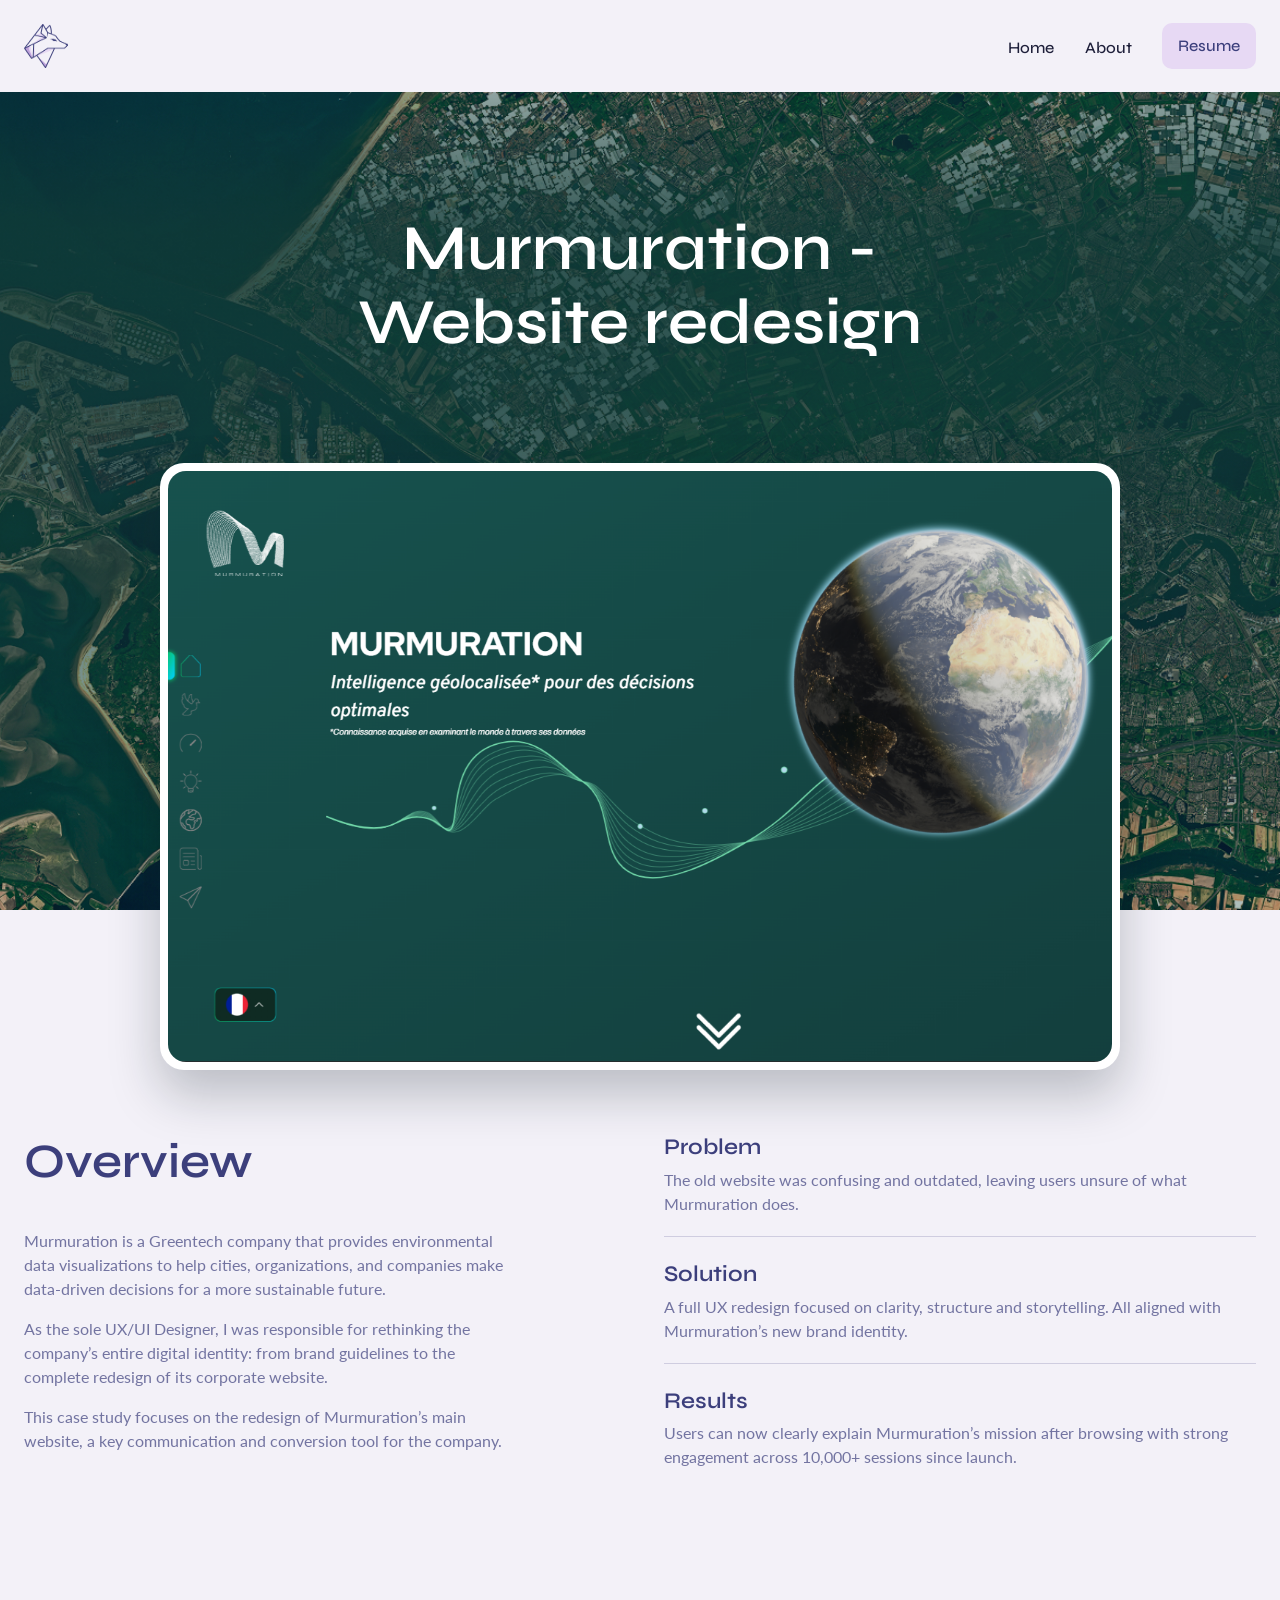
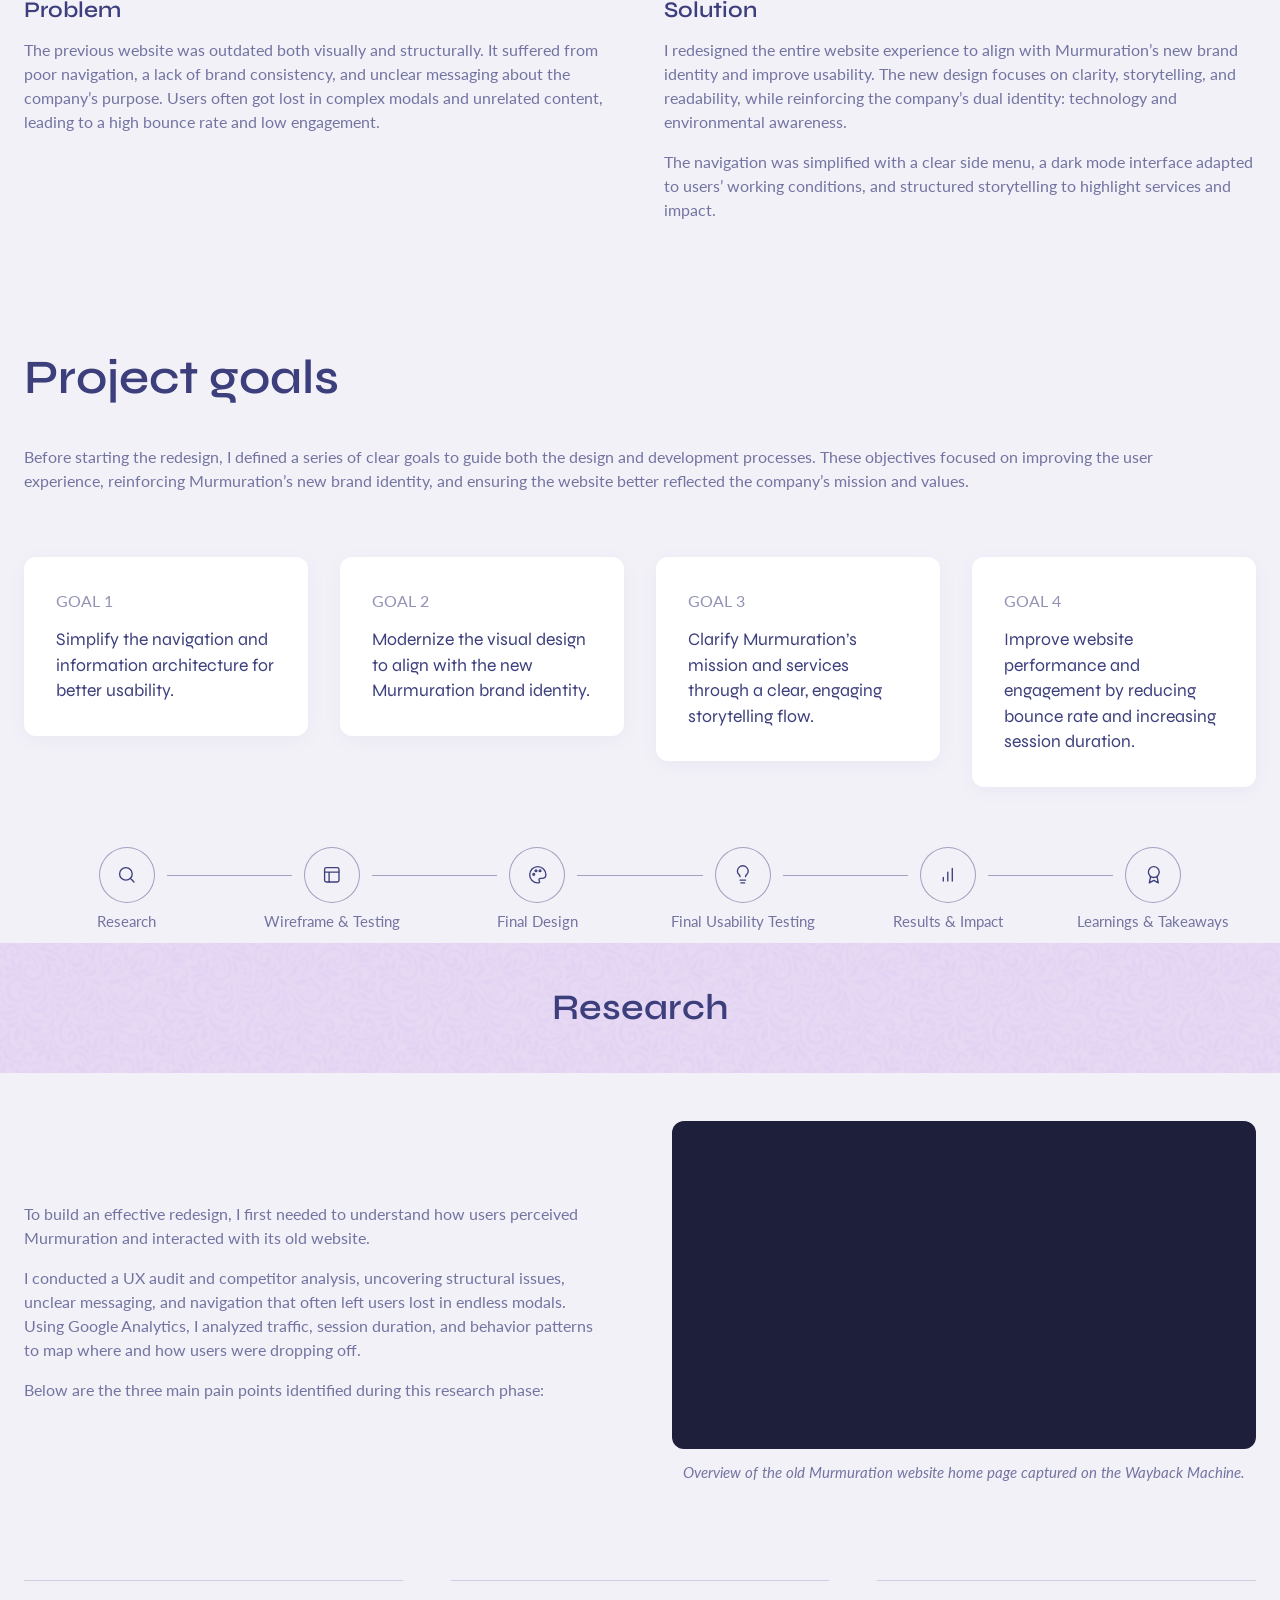
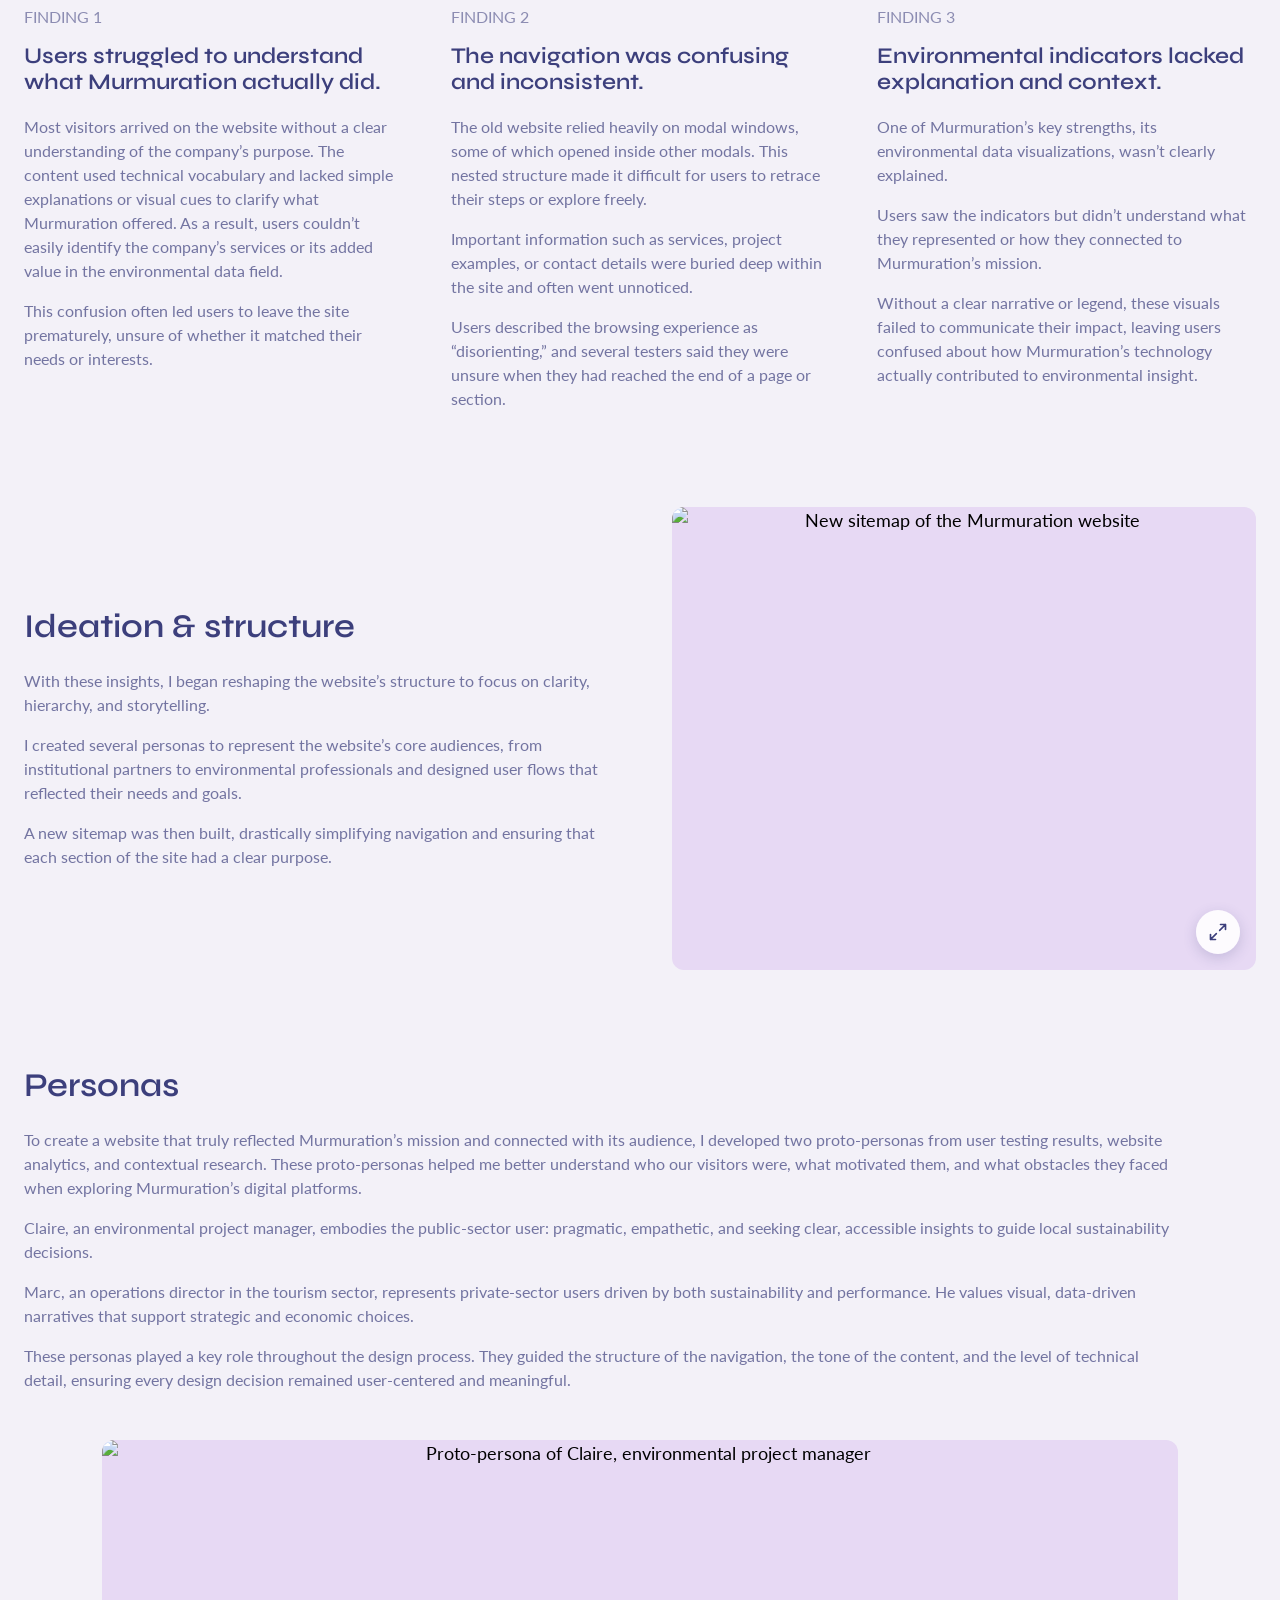
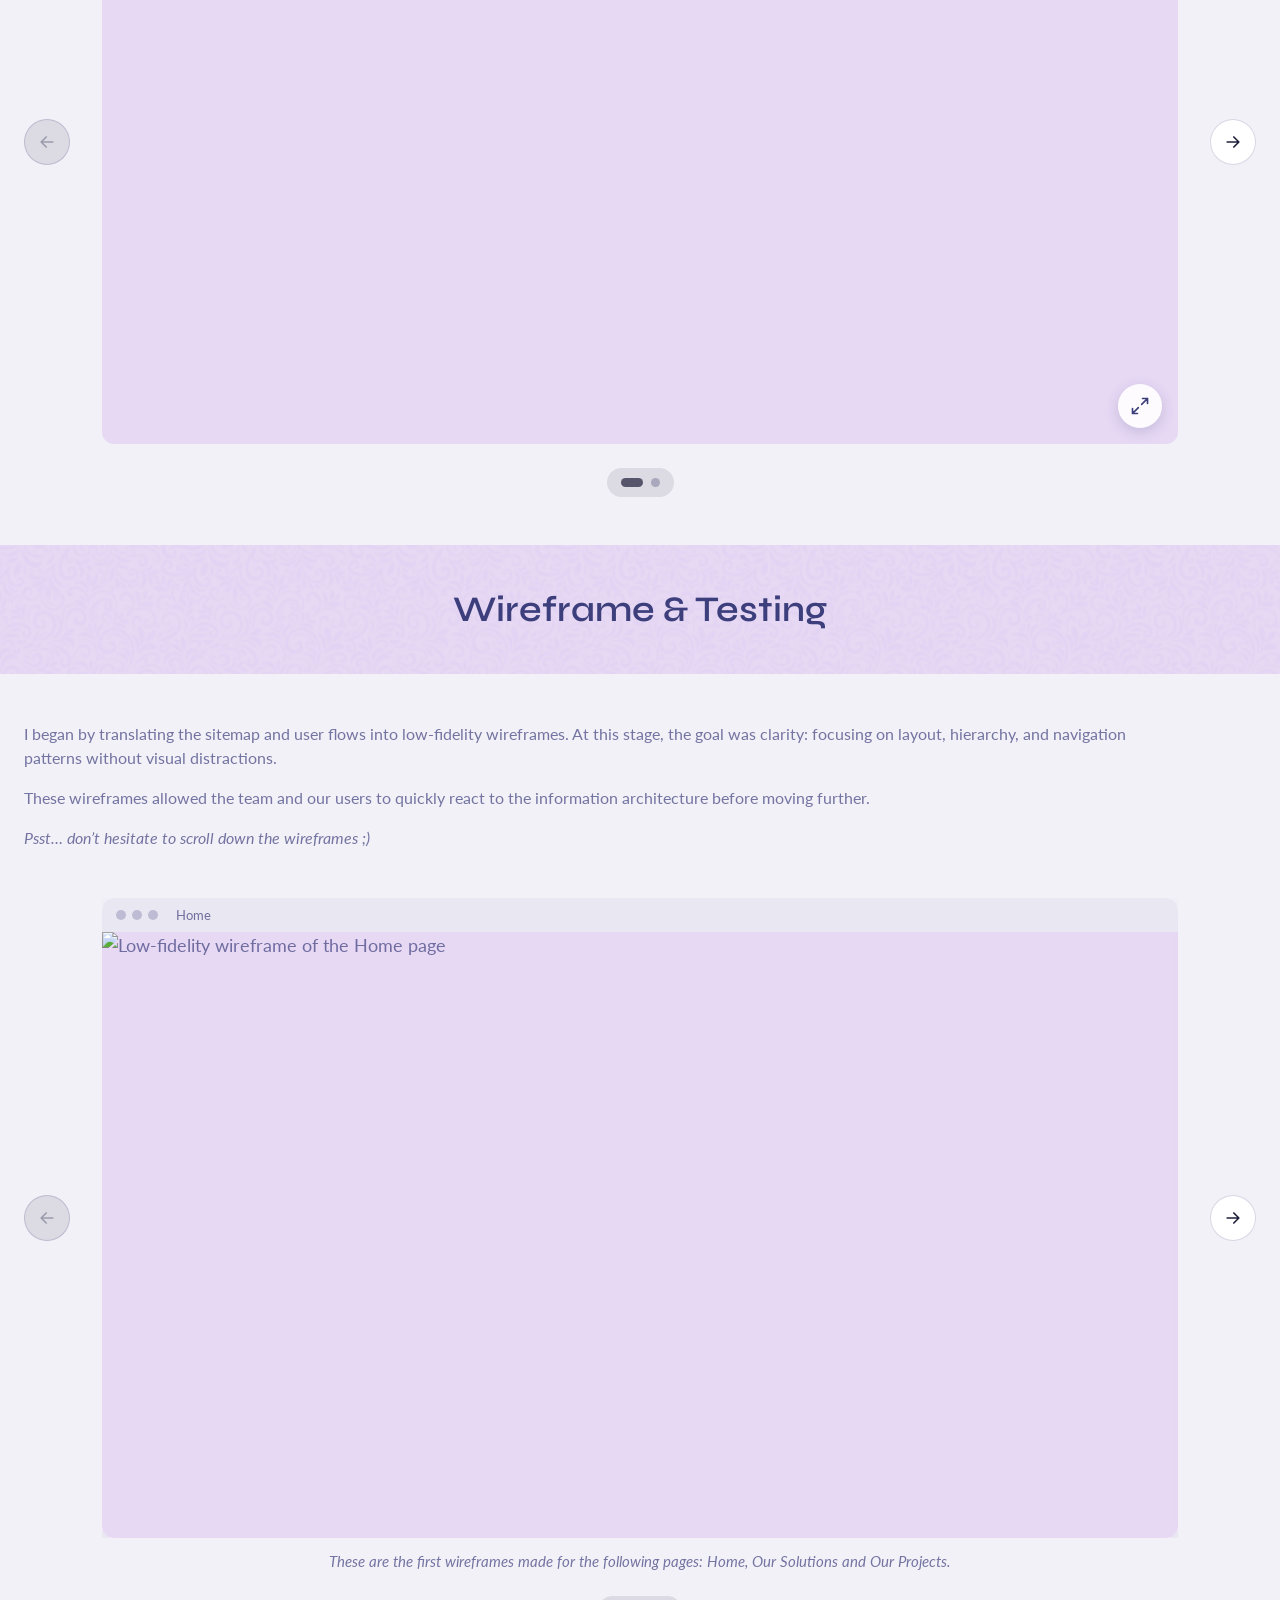
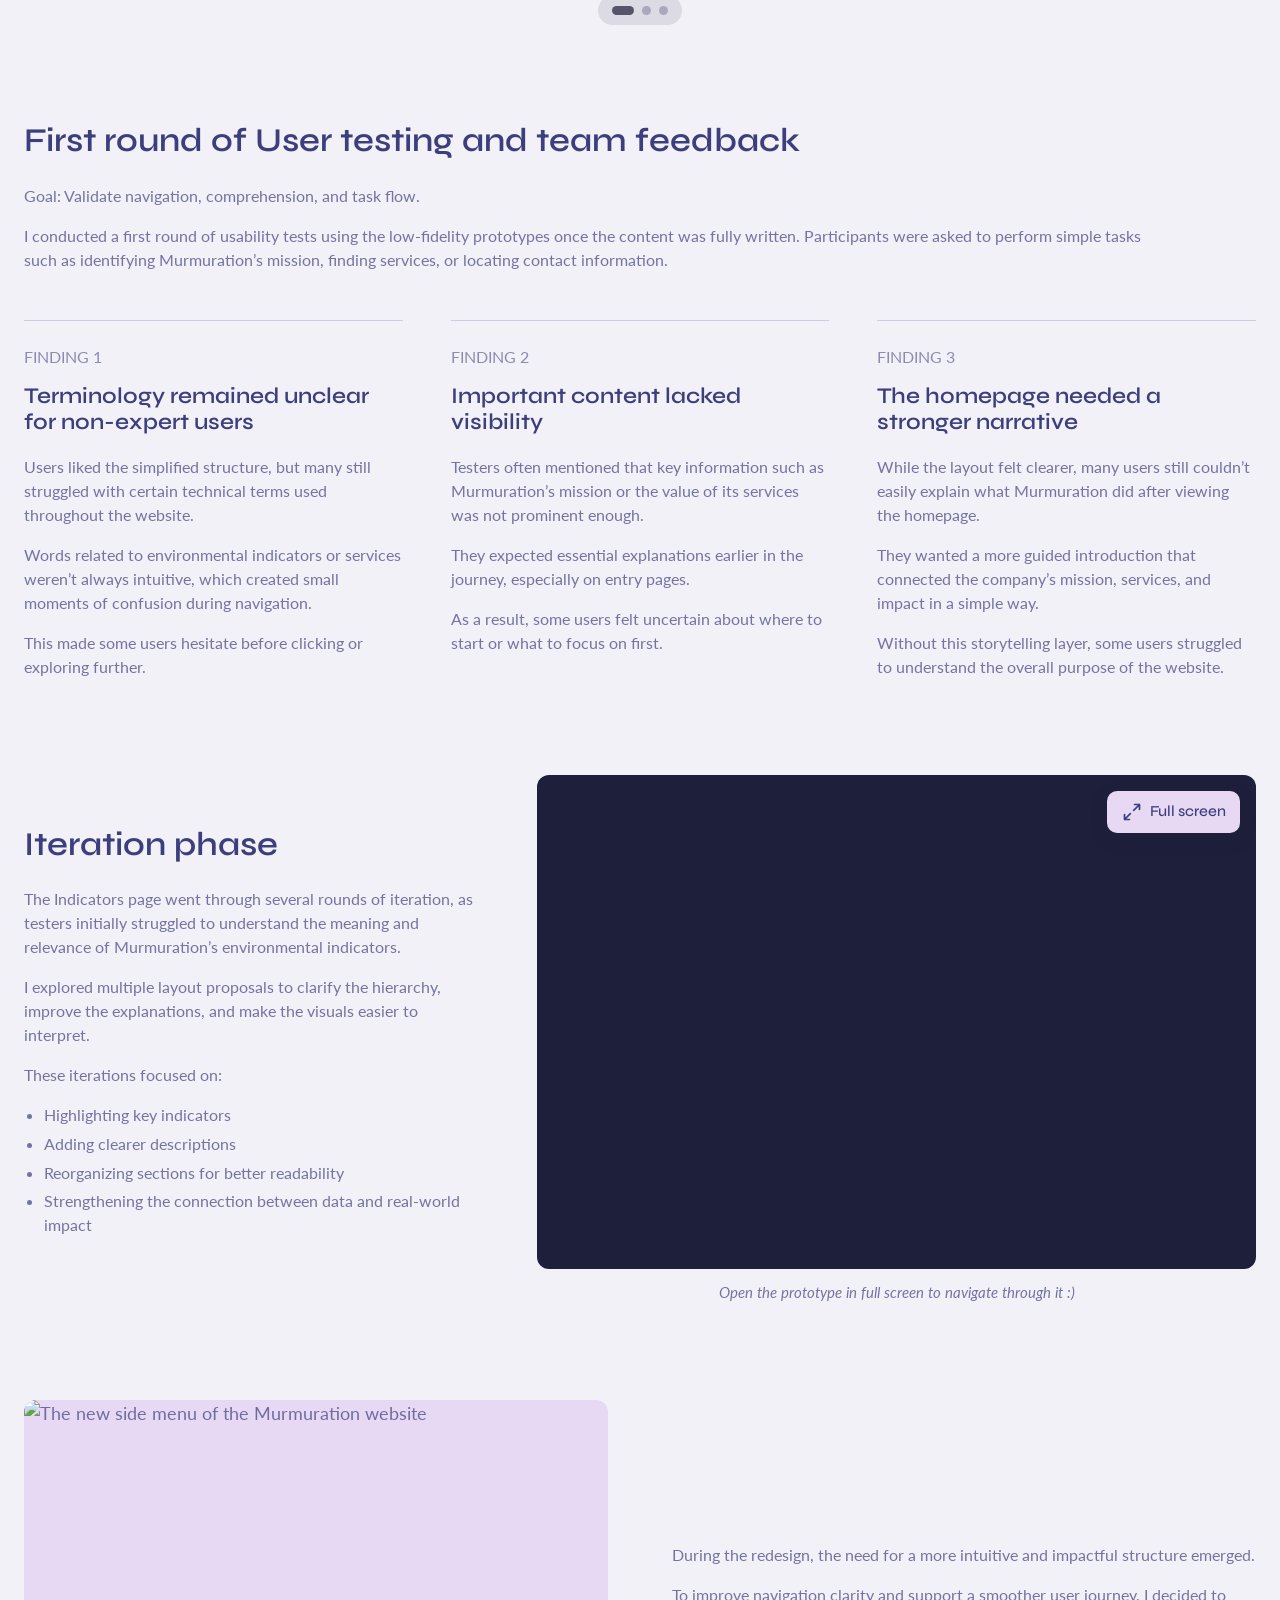
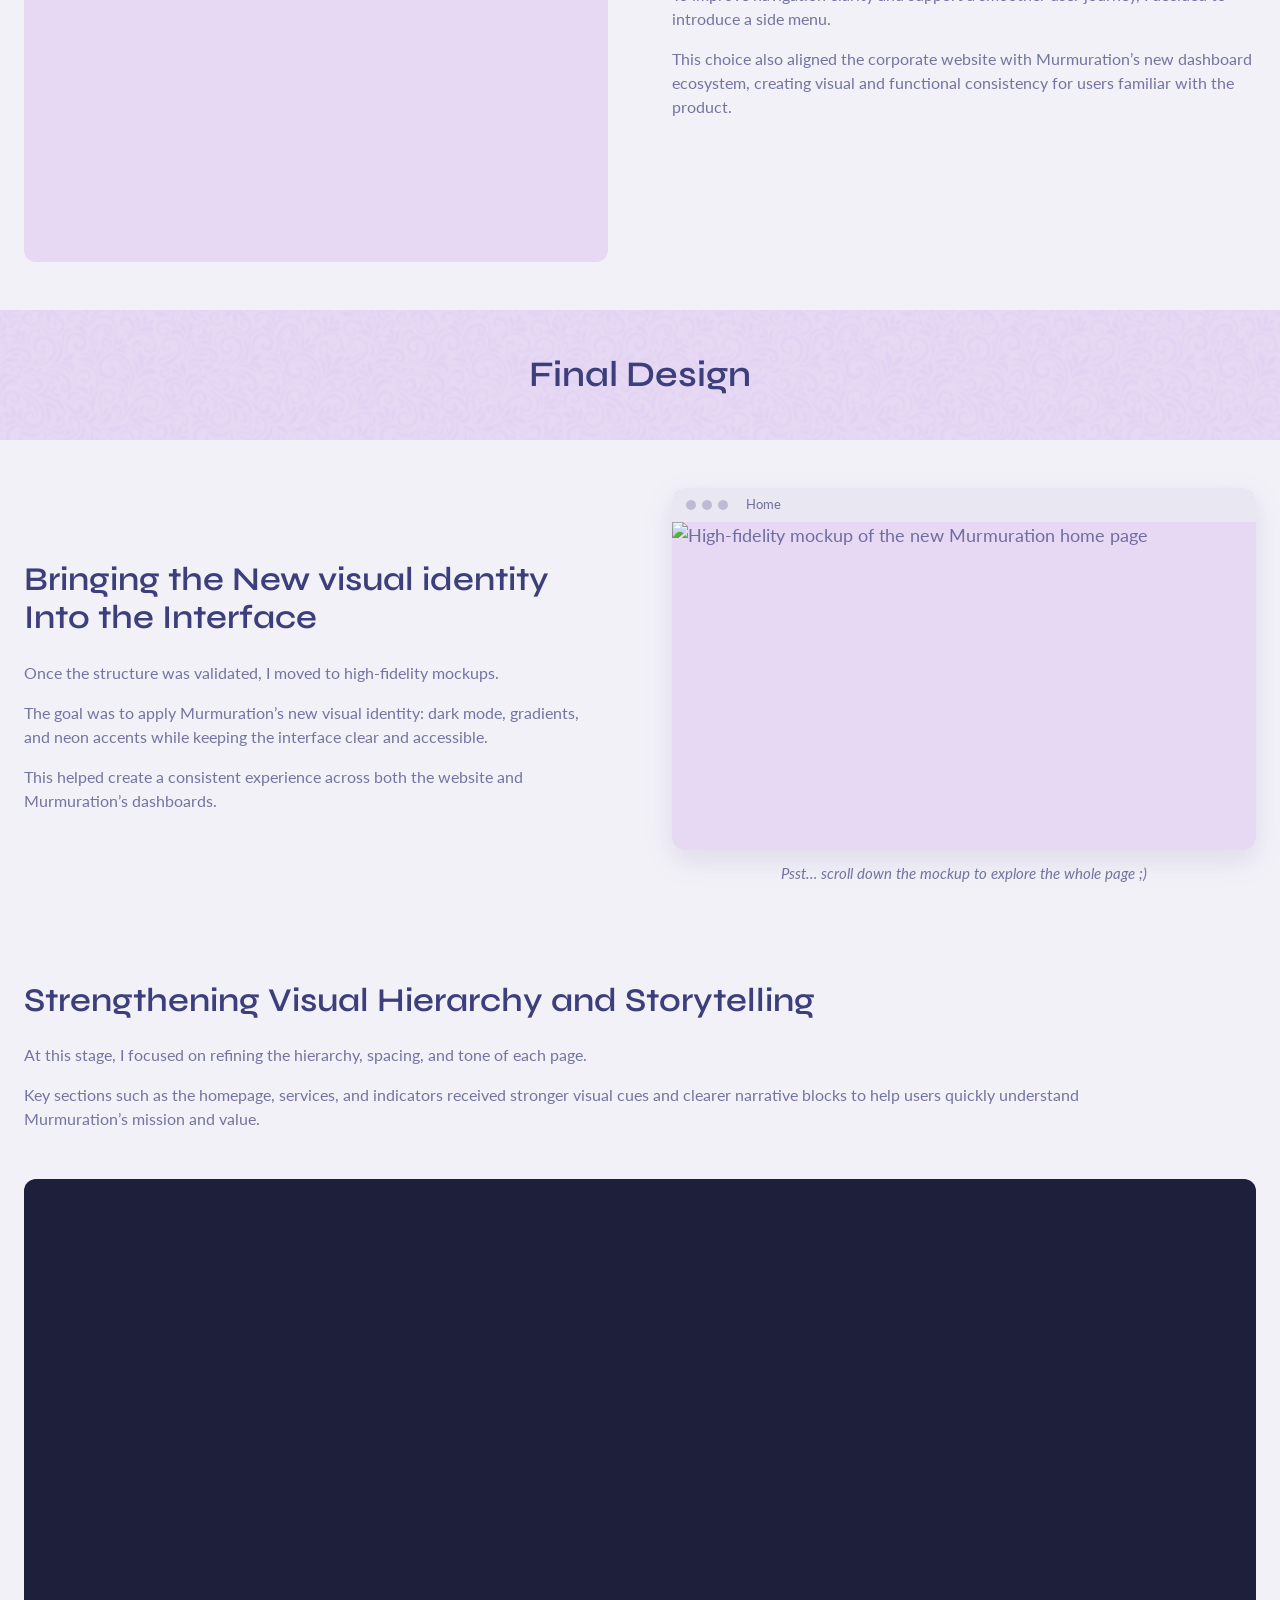
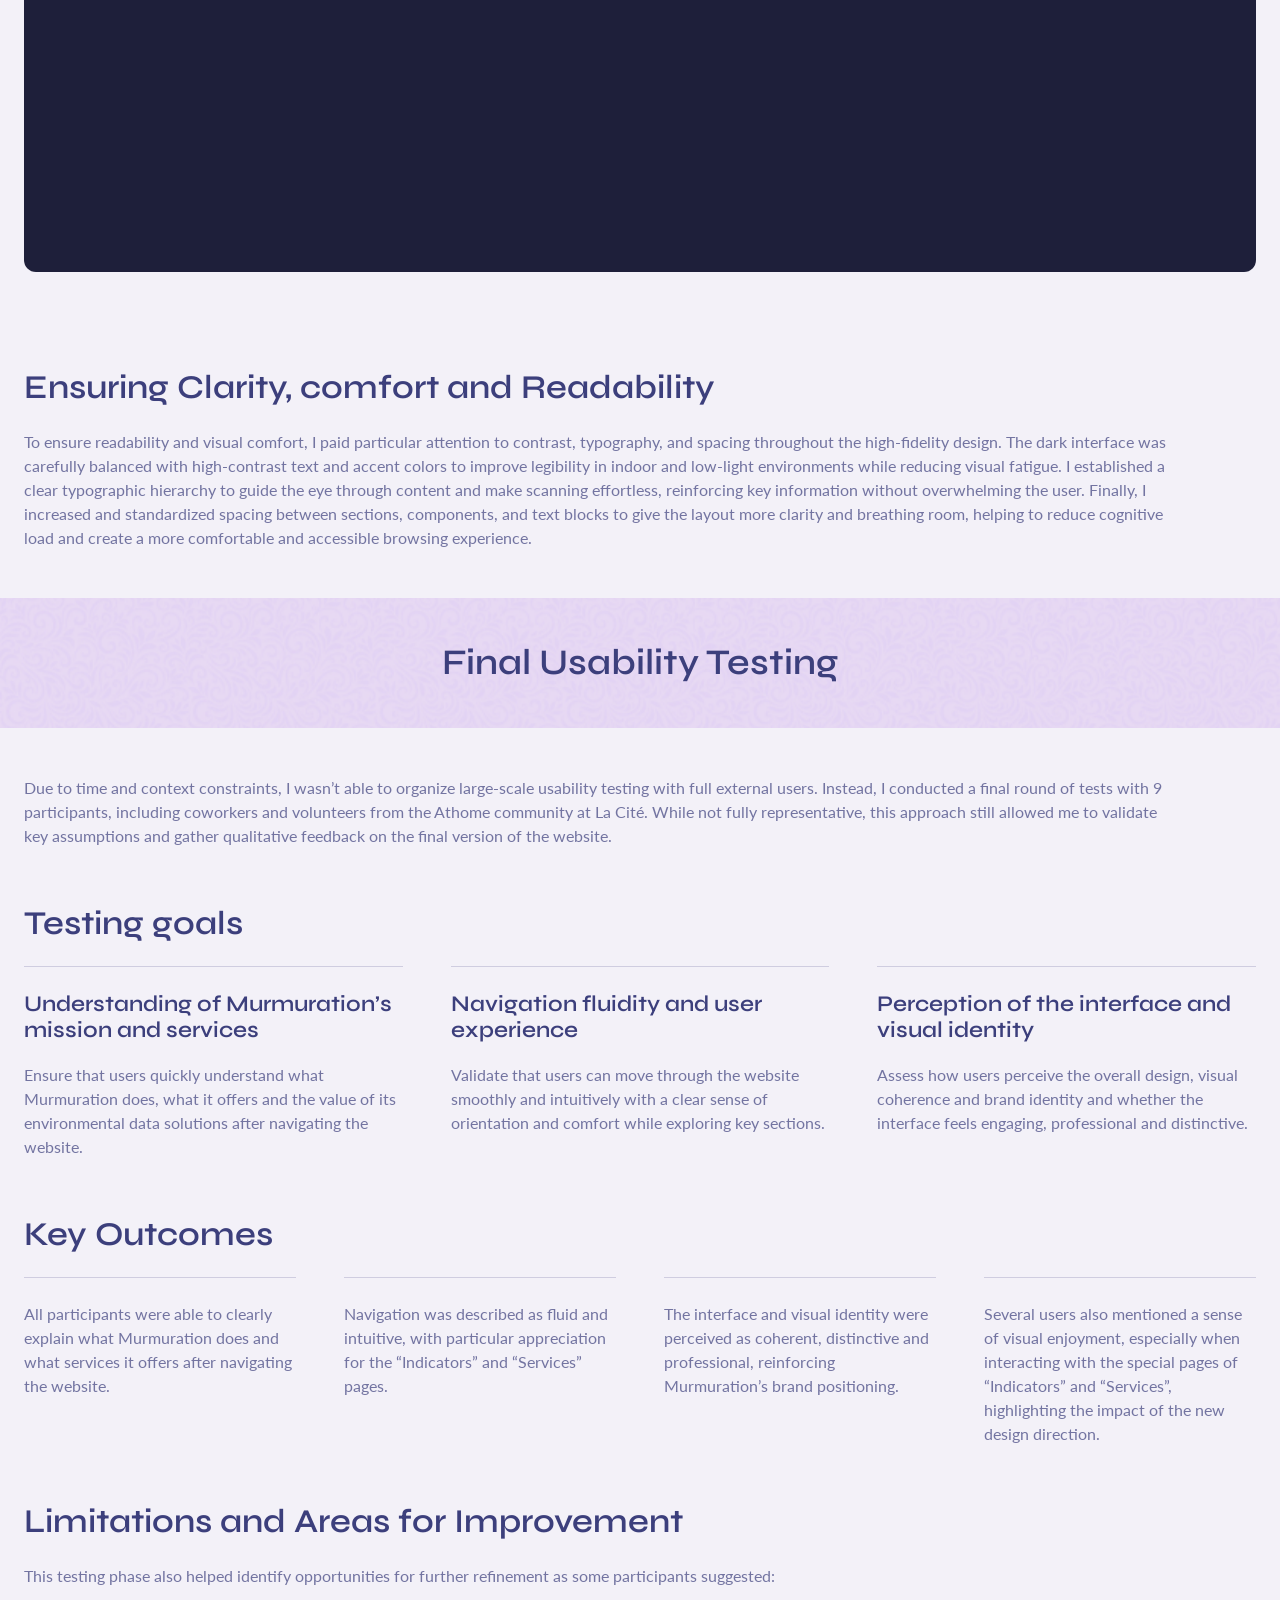
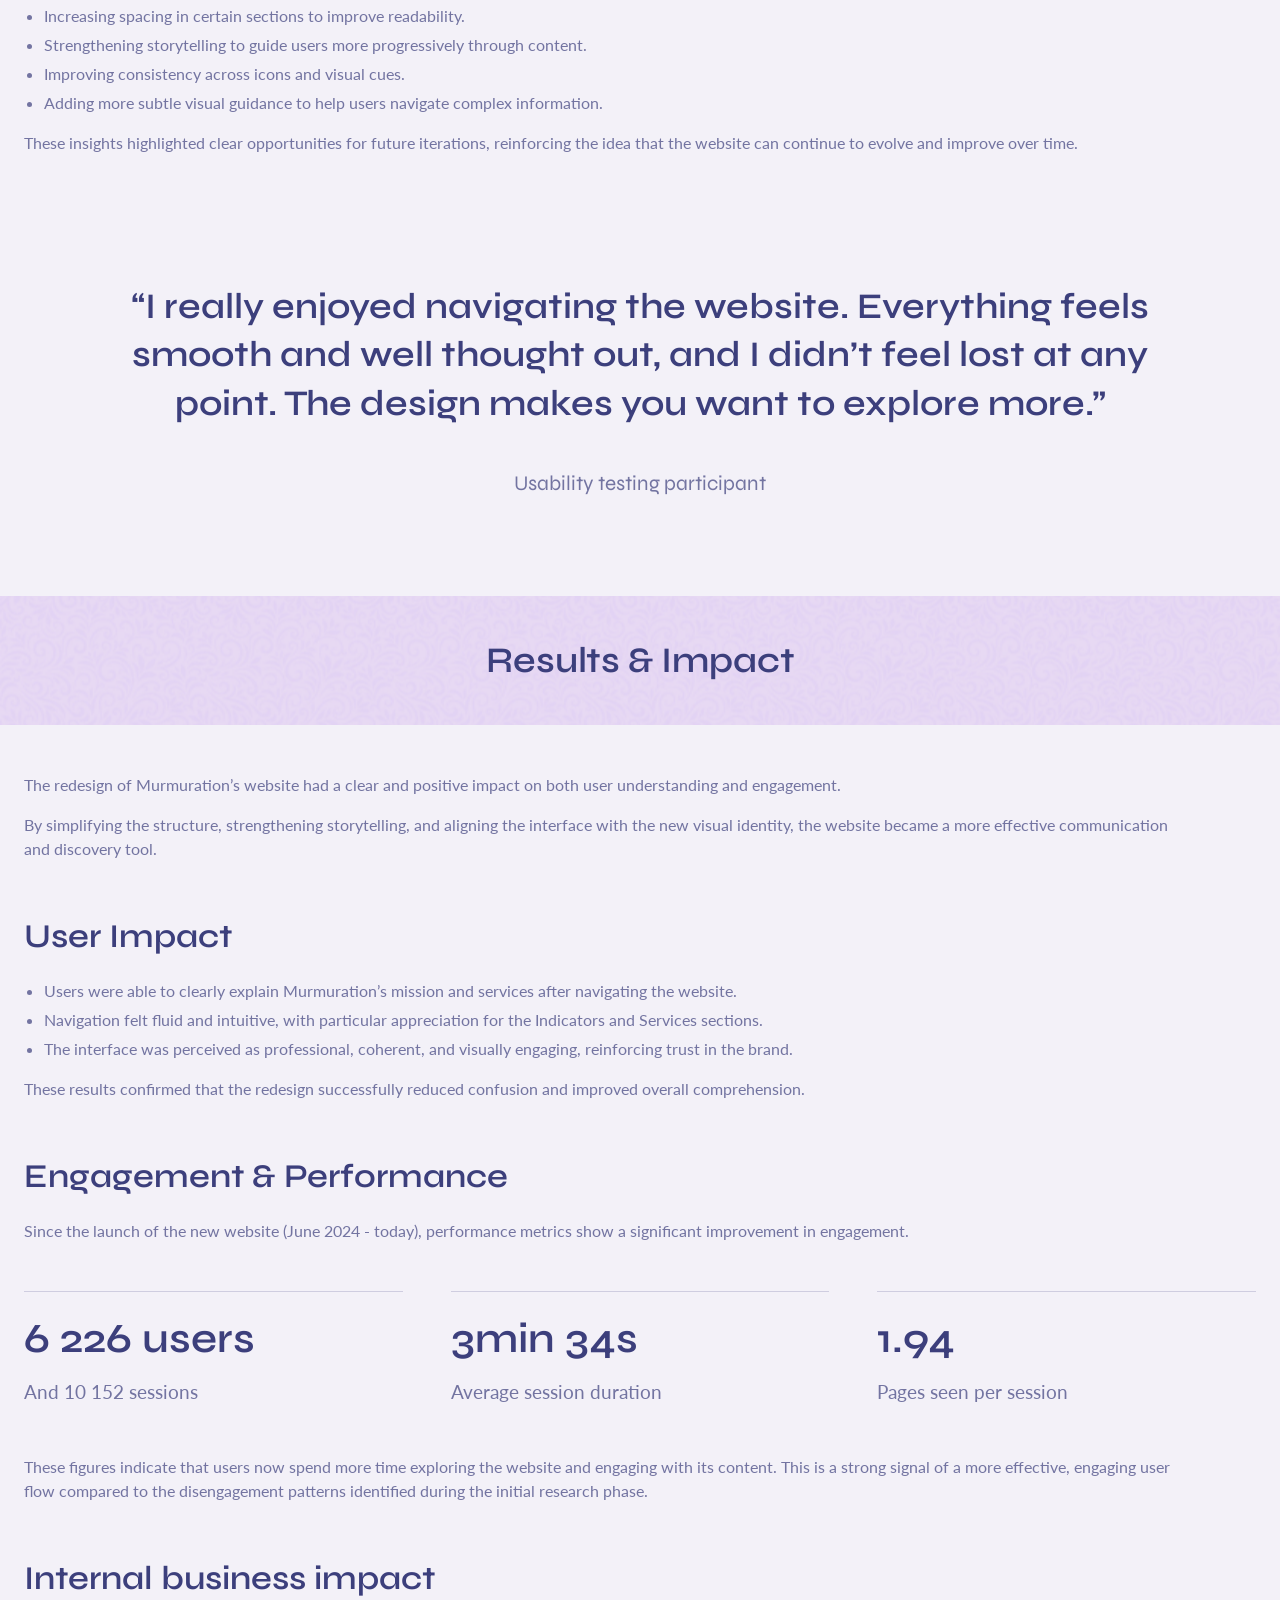
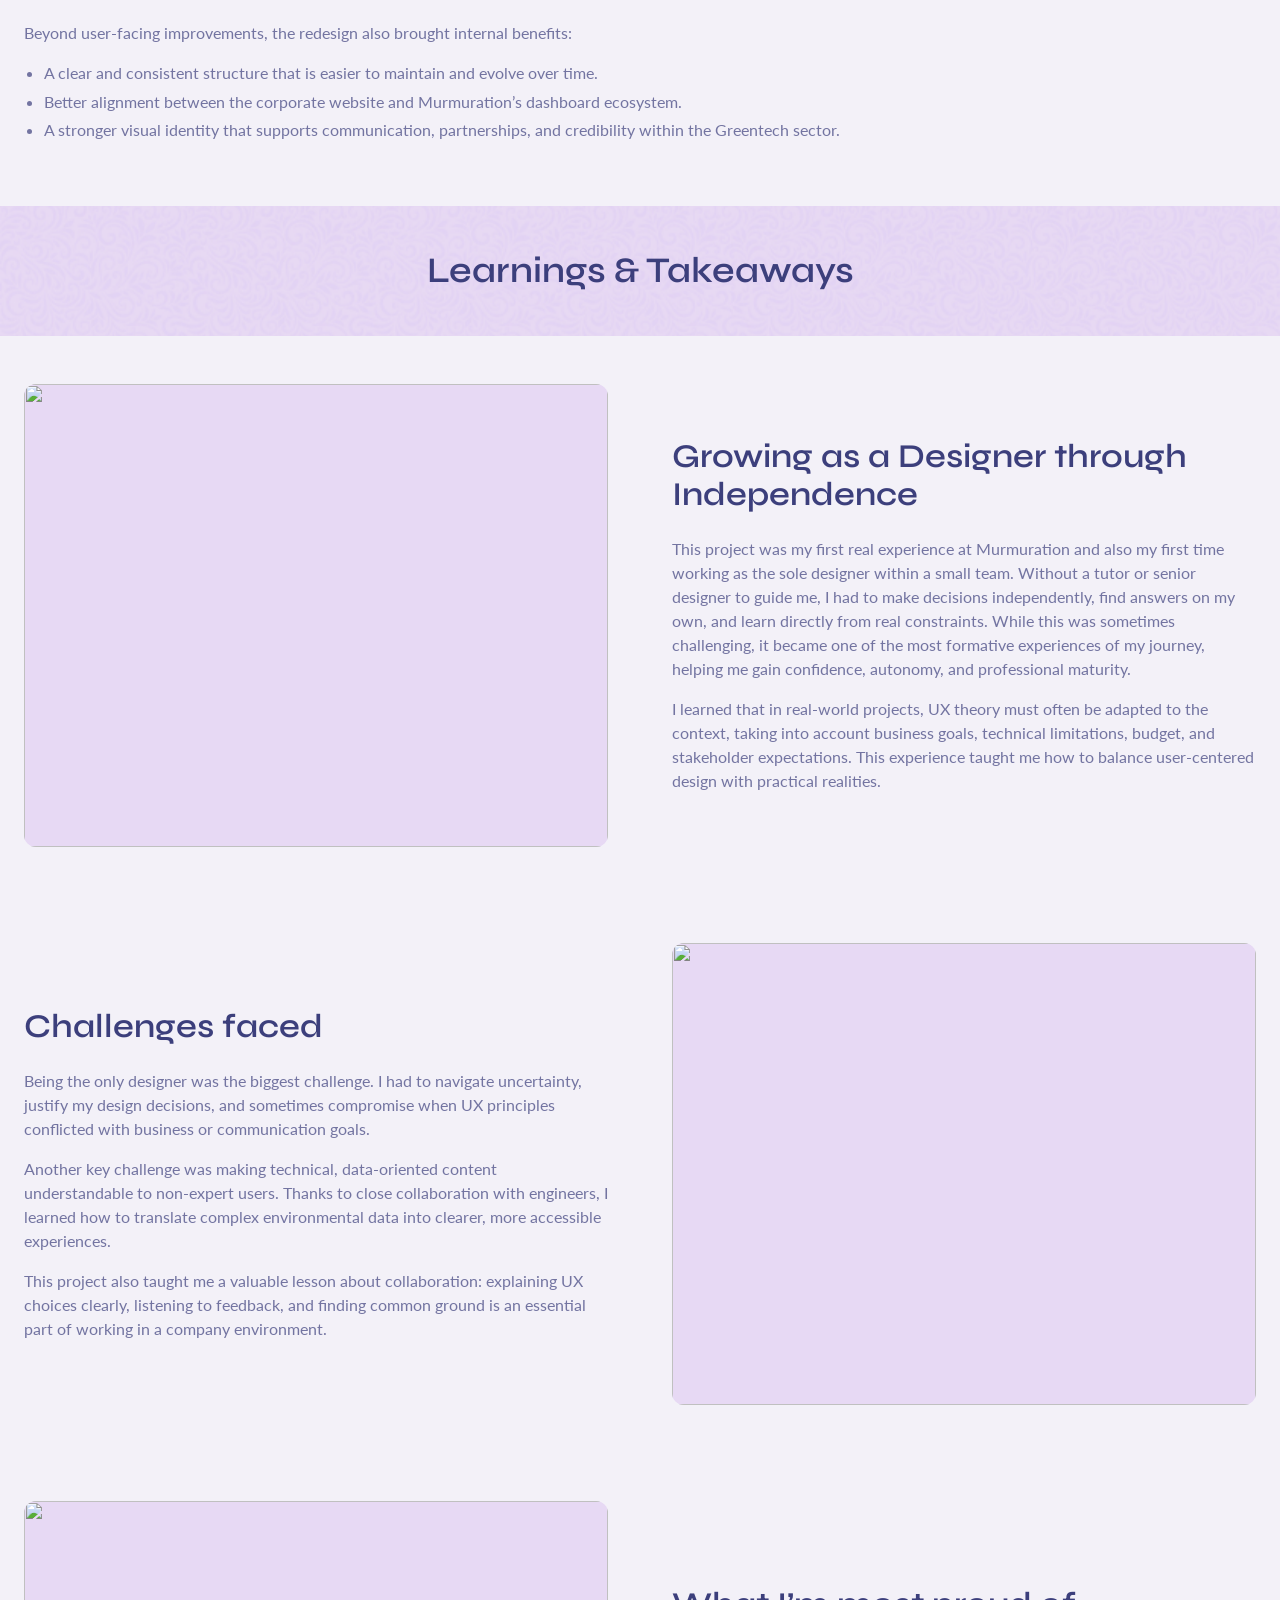
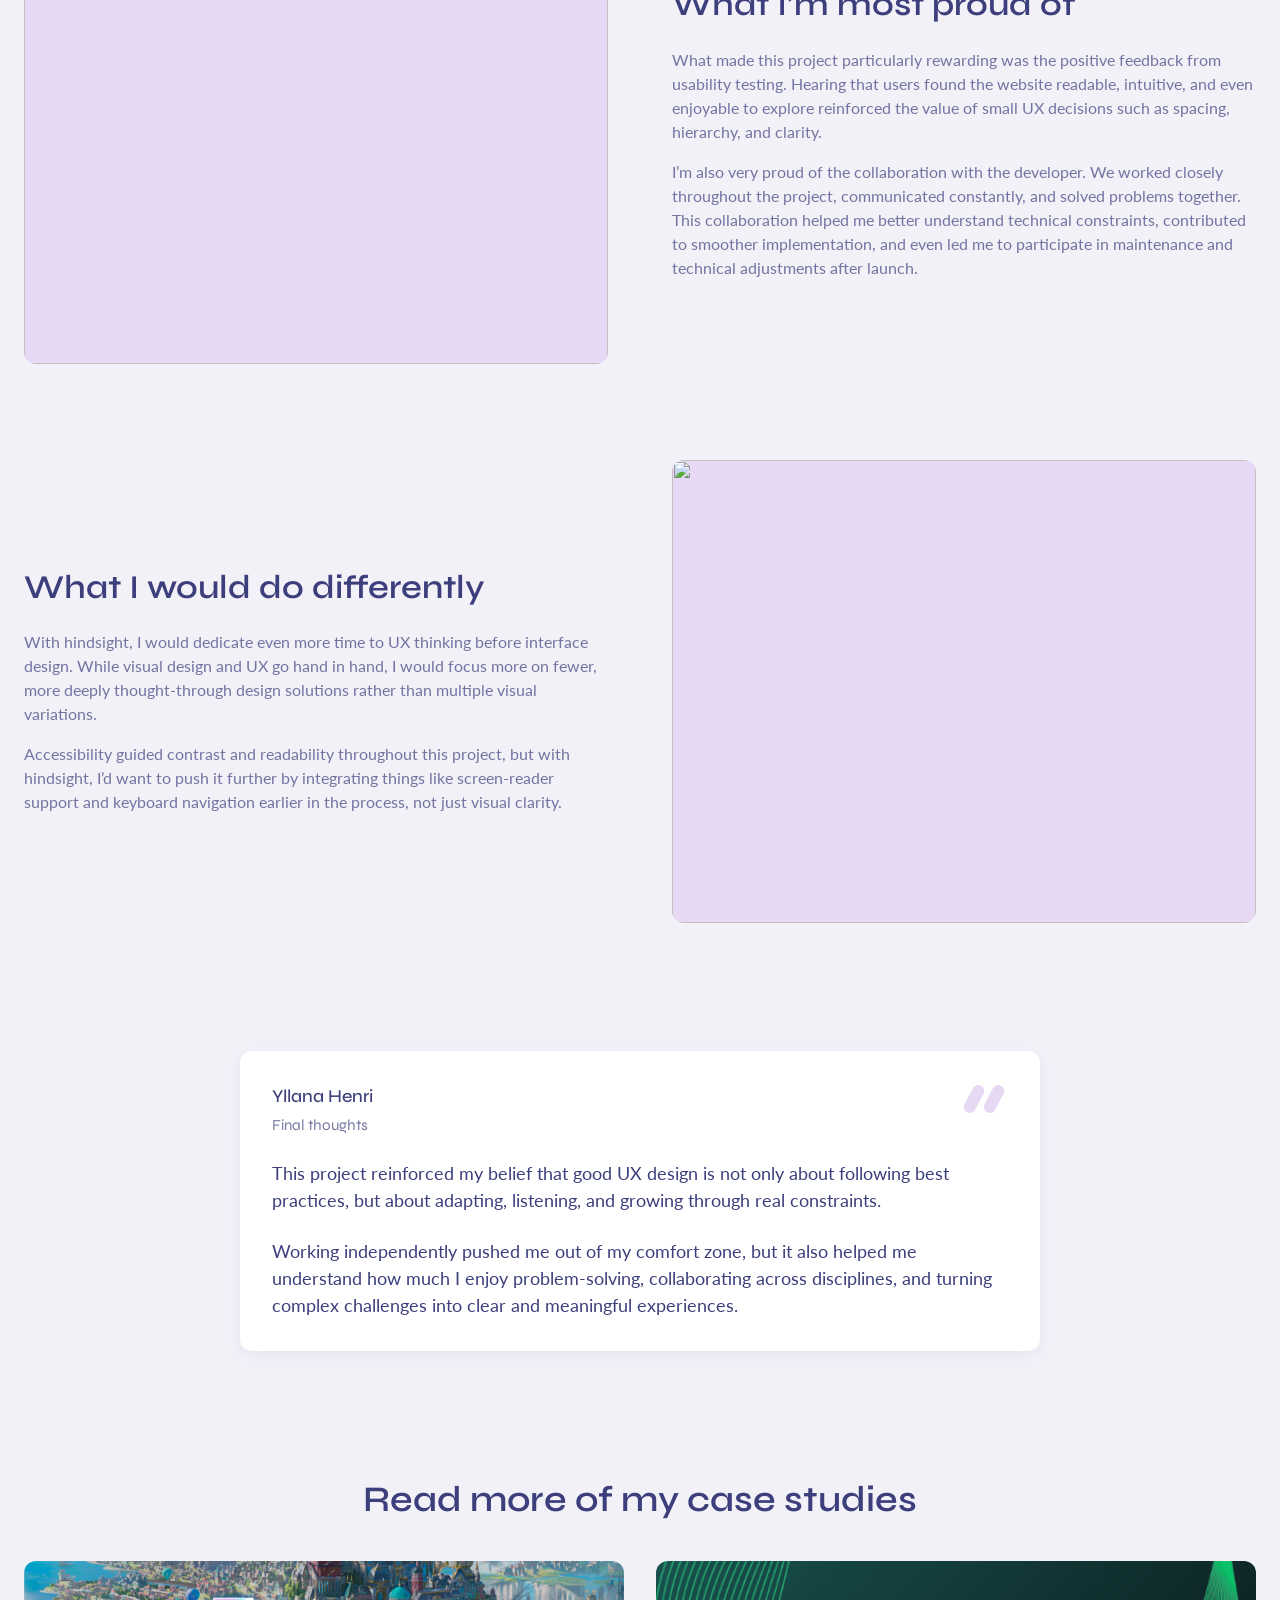
==== projects/murmuration-website.html @ ab11d7b7 "add case study1" ====
<!DOCTYPE html>
<html lang="en">
<head>
  <meta charset="UTF-8">
  <meta name="viewport" content="width=device-width, initial-scale=1.0">
  <title>Murmuration Website Redesign – Yllana Henri, UI/UX Designer</title>
  <meta name="description" content="UX case study: the full redesign of Murmuration's corporate website, focused on clarity, structure and storytelling.">

  <!-- Fonts: Syne (titles) + Lato (text) -->
  <link rel="preconnect" href="https://fonts.googleapis.com">
  <link rel="preconnect" href="https://fonts.gstatic.com" crossorigin>
  <link href="https://fonts.googleapis.com/css2?family=Lato:ital,wght@0,400;0,700;1,400&family=Syne:wght@500;600;700&display=swap" rel="stylesheet">

  <link rel="stylesheet" href="../css/style.css">
  <!-- "defer" = the scripts run once the page is loaded -->
  <script src="../js/main.js" defer></script>
  <script src="../js/case-study.js" defer></script>
</head>
<body>

  <!-- ============ NAVIGATION (fixed at the top) ============ -->
  <header class="site-header" id="site-header">
    <nav class="nav container" aria-label="Main navigation">
      <a href="../index.html" class="nav__logo" aria-label="Yllana Henri – Home">
        <img src="../images/Logo_Kitsu.png" alt="" width="44" height="44">
      </a>

      <!-- Burger button, only visible on mobile -->
      <button class="nav__toggle" id="nav-toggle" aria-expanded="false" aria-controls="nav-menu">
        <span class="sr-only">Open menu</span>
        <span class="nav__toggle-bar"></span>
        <span class="nav__toggle-bar"></span>
        <span class="nav__toggle-bar"></span>
      </button>

      <ul class="nav__menu" id="nav-menu">
        <li><a href="../index.html" class="nav__link">Home</a></li>
        <li><a href="../about.html" class="nav__link">About</a></li>
        <li><a href="../resume.pdf" class="btn btn--secondary" target="_blank" rel="noopener">Resume</a></li>
      </ul>
    </nav>
  </header>

  <main class="cs">

    <!-- ============ HERO (satellite background + website mockup) ============ -->
    <section class="cs-hero">
      <div class="container cs-hero__inner">
        <h1 class="cs-hero__title">Murmuration - Website redesign</h1>
        <div class="cs-hero__mockup">
          <img src="../images/MurmuWebsite/hero_homepage.png" alt="Home page of the redesigned Murmuration website">
        </div>
      </div>
    </section>

    <!-- ============ OVERVIEW ============ -->
    <section class="container cs-block cs-overview" aria-labelledby="overview-title">
      <div class="cs-overview__intro">
        <h2 id="overview-title" class="cs-title">Overview</h2>
        <p>Murmuration is a Greentech company that provides environmental data visualizations to help cities, organizations, and companies make data-driven decisions for a more sustainable future.</p>
        <p>As the sole UX/UI Designer, I was responsible for rethinking the company’s entire digital identity: from brand guidelines to the complete redesign of its corporate website.</p>
        <p>This case study focuses on the redesign of Murmuration’s main website, a key communication and conversion tool for the company.</p>
      </div>

      <div class="cs-summary">
        <div class="cs-summary__item">
          <h3 class="cs-label-title">Problem</h3>
          <p>The old website was confusing and outdated, leaving users unsure of what Murmuration does.</p>
        </div>
        <div class="cs-summary__item">
          <h3 class="cs-label-title">Solution</h3>
          <p>A full UX redesign focused on clarity, structure and storytelling. All aligned with Murmuration’s new brand identity.</p>
        </div>
        <div class="cs-summary__item">
          <h3 class="cs-label-title">Results</h3>
          <p>Users can now clearly explain Murmuration’s mission after browsing with strong engagement across 10,000+ sessions since launch.</p>
        </div>
      </div>
    </section>

    <section class="container cs-block cs-two-cols" aria-label="Problem and solution">
      <div>
        <h3 class="cs-label-title">Problem</h3>
        <p>The previous website was outdated both visually and structurally. It suffered from poor navigation, a lack of brand consistency, and unclear messaging about the company’s purpose. Users often got lost in complex modals and unrelated content, leading to a high bounce rate and low engagement.</p>
      </div>
      <div>
        <h3 class="cs-label-title">Solution</h3>
        <p>I redesigned the entire website experience to align with Murmuration’s new brand identity and improve usability. The new design focuses on clarity, storytelling, and readability, while reinforcing the company’s dual identity: technology and environmental awareness.</p>
        <p>The navigation was simplified with a clear side menu, a dark mode interface adapted to users’ working conditions, and structured storytelling to highlight services and impact.</p>
      </div>
    </section>

    <!-- ============ PROJECT GOALS ============ -->
    <section class="container cs-block" aria-labelledby="goals-title">
      <h2 id="goals-title" class="cs-title">Project goals</h2>
      <p class="cs-lead">Before starting the redesign, I defined a series of clear goals to guide both the design and development processes. These objectives focused on improving the user experience, reinforcing Murmuration’s new brand identity, and ensuring the website better reflected the company’s mission and values.</p>

      <ul class="cs-goals">
        <li class="cs-goal">
          <span class="cs-eyebrow">Goal 1</span>
          <p>Simplify the navigation and information architecture for better usability.</p>
        </li>
        <li class="cs-goal">
          <span class="cs-eyebrow">Goal 2</span>
          <p>Modernize the visual design to align with the new Murmuration brand identity.</p>
        </li>
        <li class="cs-goal">
          <span class="cs-eyebrow">Goal 3</span>
          <p>Clarify Murmuration’s mission and services through a clear, engaging storytelling flow.</p>
        </li>
        <li class="cs-goal">
          <span class="cs-eyebrow">Goal 4</span>
          <p>Improve website performance and engagement by reducing bounce rate and increasing session duration.</p>
        </li>
      </ul>
    </section>

    <!-- Everything inside .cs-body keeps the stepper stuck under the nav -->
    <div class="cs-body">

      <!-- ============ STEPPER (sticky, highlights the current step) ============ -->
      <nav class="stepper" aria-label="Case study steps">
        <ol class="stepper__list container">
          <li class="stepper__item">
            <a href="#research" class="stepper__link">
              <span class="stepper__icon"><svg viewBox="0 0 24 24" aria-hidden="true"><circle cx="11" cy="11" r="7"/><path d="m20 20-3.5-3.5"/></svg></span>
              <span class="stepper__label">Research</span>
            </a>
          </li>
          <li class="stepper__item">
            <a href="#wireframe-testing" class="stepper__link">
              <span class="stepper__icon"><svg viewBox="0 0 24 24" aria-hidden="true"><rect x="4" y="4" width="16" height="16" rx="2"/><path d="M4 9h16M9 20V9"/></svg></span>
              <span class="stepper__label">Wireframe &amp; Testing</span>
            </a>
          </li>
          <li class="stepper__item">
            <a href="#final-design" class="stepper__link">
              <span class="stepper__icon"><svg viewBox="0 0 24 24" aria-hidden="true"><path d="M12 21a9 9 0 1 1 9-9c0 2.5-2 4-4.5 4H15a1.75 1.75 0 0 0-1.3 2.9 1.25 1.25 0 0 1-.9 2.1z"/><circle cx="7.5" cy="11.5" r="1"/><circle cx="10" cy="7.5" r="1"/><circle cx="14.5" cy="7.5" r="1"/></svg></span>
              <span class="stepper__label">Final Design</span>
            </a>
          </li>
          <li class="stepper__item">
            <a href="#final-testing" class="stepper__link">
              <span class="stepper__icon"><svg viewBox="0 0 24 24" aria-hidden="true"><path d="M15 14c.2-1 .7-1.7 1.5-2.5 1-.9 1.5-2.2 1.5-3.5A6 6 0 0 0 6 8c0 1 .2 2.2 1.5 3.5.7.7 1.3 1.5 1.5 2.5M9 18h6M10 21h4"/></svg></span>
              <span class="stepper__label">Final Usability Testing</span>
            </a>
          </li>
          <li class="stepper__item">
            <a href="#results" class="stepper__link">
              <span class="stepper__icon"><svg viewBox="0 0 24 24" aria-hidden="true"><path d="M7 19v-4M12 19V9M17 19V5"/></svg></span>
              <span class="stepper__label">Results &amp; Impact</span>
            </a>
          </li>
          <li class="stepper__item">
            <a href="#learnings" class="stepper__link">
              <span class="stepper__icon"><svg viewBox="0 0 24 24" aria-hidden="true"><circle cx="12" cy="9" r="6"/><path d="m15.5 13.9 1.5 7.1-5-2.8-5 2.8 1.5-7.1"/></svg></span>
              <span class="stepper__label">Learnings &amp; Takeaways</span>
            </a>
          </li>
        </ol>
      </nav>

      <!-- ============ 1. RESEARCH ============ -->
      <section id="research" class="cs-step" aria-labelledby="research-title">
        <div class="banner">
          <h2 id="research-title" class="banner__title">Research</h2>
        </div>

        <div class="container cs-block cs-split">
          <div class="cs-split__text">
            <p>To build an effective redesign, I first needed to understand how users perceived Murmuration and interacted with its old website.</p>
            <p>I conducted a UX audit and competitor analysis, uncovering structural issues, unclear messaging, and navigation that often left users lost in endless modals. Using Google Analytics, I analyzed traffic, session duration, and behavior patterns to map where and how users were dropping off.</p>
            <p>Below are the three main pain points identified during this research phase:</p>
          </div>
          <figure class="cs-split__media">
            <!-- YouTube: replace VIDEO_ID with the ID of your video (the part after "watch?v=") -->
            <div class="cs-video">
              <iframe src="https://www.youtube-nocookie.com/embed/VIDEO_ID" title="Overview of the old Murmuration website" loading="lazy" allow="accelerometer; autoplay; clipboard-write; encrypted-media; gyroscope; picture-in-picture" allowfullscreen></iframe>
            </div>
            <figcaption class="cs-caption">Overview of the old Murmuration website home page captured on the Wayback Machine.</figcaption>
          </figure>
        </div>

        <div class="container cs-block cs-cols cs-cols--3">
          <article class="cs-col">
            <span class="cs-eyebrow">Finding 1</span>
            <h3 class="cs-col__title">Users struggled to understand what Murmuration actually did.</h3>
            <p>Most visitors arrived on the website without a clear understanding of the company’s purpose. The content used technical vocabulary and lacked simple explanations or visual cues to clarify what Murmuration offered. As a result, users couldn’t easily identify the company’s services or its added value in the environmental data field.</p>
            <p>This confusion often led users to leave the site prematurely, unsure of whether it matched their needs or interests.</p>
          </article>
          <article class="cs-col">
            <span class="cs-eyebrow">Finding 2</span>
            <h3 class="cs-col__title">The navigation was confusing and inconsistent.</h3>
            <p>The old website relied heavily on modal windows, some of which opened inside other modals. This nested structure made it difficult for users to retrace their steps or explore freely.</p>
            <p>Important information such as services, project examples, or contact details were buried deep within the site and often went unnoticed.</p>
            <p>Users described the browsing experience as “disorienting,” and several testers said they were unsure when they had reached the end of a page or section.</p>
          </article>
          <article class="cs-col">
            <span class="cs-eyebrow">Finding 3</span>
            <h3 class="cs-col__title">Environmental indicators lacked explanation and context.</h3>
            <p>One of Murmuration’s key strengths, its environmental data visualizations, wasn’t clearly explained.</p>
            <p>Users saw the indicators but didn’t understand what they represented or how they connected to Murmuration’s mission.</p>
            <p>Without a clear narrative or legend, these visuals failed to communicate their impact, leaving users confused about how Murmuration’s technology actually contributed to environmental insight.</p>
          </article>
        </div>

        <!-- Ideation: the image opens in full screen on click -->
        <div class="container cs-block cs-split">
          <div class="cs-split__text">
            <h3 class="cs-subtitle">Ideation &amp; structure</h3>
            <p>With these insights, I began reshaping the website’s structure to focus on clarity, hierarchy, and storytelling.</p>
            <p>I created several personas to represent the website’s core audiences, from institutional partners to environmental professionals and designed user flows that reflected their needs and goals.</p>
            <p>A new sitemap was then built, drastically simplifying navigation and ensuring that each section of the site had a clear purpose.</p>
          </div>
          <div class="cs-split__media">
            <button type="button" class="zoomable cs-media" data-lightbox>
              <img src="../images/murmuration-website/ideation-sitemap.jpg" alt="New sitemap of the Murmuration website" loading="lazy">
              <span class="zoomable__hint" aria-hidden="true"><svg viewBox="0 0 24 24"><path d="M15 3h6v6M9 21H3v-6M21 3l-7 7M3 21l7-7"/></svg></span>
              <span class="sr-only">Open the image in full screen</span>
            </button>
          </div>
        </div>

        <!-- Personas: slider of 2 images, each opens in full screen -->
        <div class="container cs-block">
          <h3 class="cs-subtitle">Personas</h3>
          <div class="cs-text-wide">
            <p>To create a website that truly reflected Murmuration’s mission and connected with its audience, I developed two proto-personas from user testing results, website analytics, and contextual research. These proto-personas helped me better understand who our visitors were, what motivated them, and what obstacles they faced when exploring Murmuration’s digital platforms.</p>
            <p>Claire, an environmental project manager, embodies the public-sector user: pragmatic, empathetic, and seeking clear, accessible insights to guide local sustainability decisions.</p>
            <p>Marc, an operations director in the tourism sector, represents private-sector users driven by both sustainability and performance. He values visual, data-driven narratives that support strategic and economic choices.</p>
            <p>These personas played a key role throughout the design process. They guided the structure of the navigation, the tone of the content, and the level of technical detail, ensuring every design decision remained user-centered and meaningful.</p>
          </div>

          <div class="slider" data-slider aria-roledescription="carousel" aria-label="Personas">
            <div class="slider__stage">
              <button type="button" class="slider__arrow slider__arrow--prev" aria-label="Previous slide"><svg viewBox="0 0 24 24" aria-hidden="true"><path d="M19 12H5M11 18l-6-6 6-6"/></svg></button>
              <div class="slider__track">
                <div class="slider__slide" aria-roledescription="slide" aria-label="1 of 2">
                  <button type="button" class="zoomable cs-media cs-media--slide" data-lightbox>
                    <img src="../images/murmuration-website/persona-claire.jpg" alt="Proto-persona of Claire, environmental project manager" loading="lazy">
                    <span class="zoomable__hint" aria-hidden="true"><svg viewBox="0 0 24 24"><path d="M15 3h6v6M9 21H3v-6M21 3l-7 7M3 21l7-7"/></svg></span>
                    <span class="sr-only">Open the image in full screen</span>
                  </button>
                </div>
                <div class="slider__slide" aria-roledescription="slide" aria-label="2 of 2">
                  <button type="button" class="zoomable cs-media cs-media--slide" data-lightbox>
                    <img src="../images/murmuration-website/persona-marc.jpg" alt="Proto-persona of Marc, operations director in the tourism sector" loading="lazy">
                    <span class="zoomable__hint" aria-hidden="true"><svg viewBox="0 0 24 24"><path d="M15 3h6v6M9 21H3v-6M21 3l-7 7M3 21l7-7"/></svg></span>
                    <span class="sr-only">Open the image in full screen</span>
                  </button>
                </div>
              </div>
              <button type="button" class="slider__arrow slider__arrow--next" aria-label="Next slide"><svg viewBox="0 0 24 24" aria-hidden="true"><path d="M5 12h14M13 6l6 6-6 6"/></svg></button>
            </div>
            <div class="slider__dots"></div>
          </div>
        </div>
      </section>

      <!-- ============ 2. WIREFRAME & TESTING ============ -->
      <section id="wireframe-testing" class="cs-step" aria-labelledby="wireframe-title">
        <div class="banner">
          <h2 id="wireframe-title" class="banner__title">Wireframe &amp; Testing</h2>
        </div>

        <div class="container cs-block">
          <div class="cs-text-wide">
            <p>I began by translating the sitemap and user flows into low-fidelity wireframes. At this stage, the goal was clarity: focusing on layout, hierarchy, and navigation patterns without visual distractions.</p>
            <p>These wireframes allowed the team and our users to quickly react to the information architecture before moving further.</p>
            <p><em>Psst… don’t hesitate to scroll down the wireframes ;)</em></p>
          </div>

          <!-- Slider of 3 desktop mockups: each wireframe scrolls inside its screen -->
          <div class="slider" data-slider aria-roledescription="carousel" aria-label="Wireframes">
            <div class="slider__stage">
              <button type="button" class="slider__arrow slider__arrow--prev" aria-label="Previous slide"><svg viewBox="0 0 24 24" aria-hidden="true"><path d="M19 12H5M11 18l-6-6 6-6"/></svg></button>
              <div class="slider__track">
                <div class="slider__slide" aria-roledescription="slide" aria-label="1 of 3">
                  <div class="browser">
                    <div class="browser__bar" aria-hidden="true"><span></span><span></span><span></span><p class="browser__url">Home</p></div>
                    <div class="browser__screen" tabindex="0" aria-label="Home page wireframe, scrollable">
                      <img src="../images/murmuration-website/wireframe-home.jpg" alt="Low-fidelity wireframe of the Home page" loading="lazy">
                    </div>
                  </div>
                </div>
                <div class="slider__slide" aria-roledescription="slide" aria-label="2 of 3">
                  <div class="browser">
                    <div class="browser__bar" aria-hidden="true"><span></span><span></span><span></span><p class="browser__url">Our Solutions</p></div>
                    <div class="browser__screen" tabindex="0" aria-label="Our Solutions page wireframe, scrollable">
                      <img src="../images/murmuration-website/wireframe-solutions.jpg" alt="Low-fidelity wireframe of the Our Solutions page" loading="lazy">
                    </div>
                  </div>
                </div>
                <div class="slider__slide" aria-roledescription="slide" aria-label="3 of 3">
                  <div class="browser">
                    <div class="browser__bar" aria-hidden="true"><span></span><span></span><span></span><p class="browser__url">Our Projects</p></div>
                    <div class="browser__screen" tabindex="0" aria-label="Our Projects page wireframe, scrollable">
                      <img src="../images/murmuration-website/wireframe-projects.jpg" alt="Low-fidelity wireframe of the Our Projects page" loading="lazy">
                    </div>
                  </div>
                </div>
              </div>
              <button type="button" class="slider__arrow slider__arrow--next" aria-label="Next slide"><svg viewBox="0 0 24 24" aria-hidden="true"><path d="M5 12h14M13 6l6 6-6 6"/></svg></button>
            </div>
            <p class="cs-caption">These are the first wireframes made for the following pages: Home, Our Solutions and Our Projects.</p>
            <div class="slider__dots"></div>
          </div>
        </div>

        <div class="container cs-block">
          <h3 class="cs-subtitle">First round of User testing and team feedback</h3>
          <div class="cs-text-wide">
            <p>Goal: Validate navigation, comprehension, and task flow.</p>
            <p>I conducted a first round of usability tests using the low-fidelity prototypes once the content was fully written. Participants were asked to perform simple tasks such as identifying Murmuration’s mission, finding services, or locating contact information.</p>
          </div>

          <div class="cs-cols cs-cols--3">
            <article class="cs-col">
              <span class="cs-eyebrow">Finding 1</span>
              <h4 class="cs-col__title">Terminology remained unclear for non-expert users</h4>
              <p>Users liked the simplified structure, but many still struggled with certain technical terms used throughout the website.</p>
              <p>Words related to environmental indicators or services weren’t always intuitive, which created small moments of confusion during navigation.</p>
              <p>This made some users hesitate before clicking or exploring further.</p>
            </article>
            <article class="cs-col">
              <span class="cs-eyebrow">Finding 2</span>
              <h4 class="cs-col__title">Important content lacked visibility</h4>
              <p>Testers often mentioned that key information such as Murmuration’s mission or the value of its services was not prominent enough.</p>
              <p>They expected essential explanations earlier in the journey, especially on entry pages.</p>
              <p>As a result, some users felt uncertain about where to start or what to focus on first.</p>
            </article>
            <article class="cs-col">
              <span class="cs-eyebrow">Finding 3</span>
              <h4 class="cs-col__title">The homepage needed a stronger narrative</h4>
              <p>While the layout felt clearer, many users still couldn’t easily explain what Murmuration did after viewing the homepage.</p>
              <p>They wanted a more guided introduction that connected the company’s mission, services, and impact in a simple way.</p>
              <p>Without this storytelling layer, some users struggled to understand the overall purpose of the website.</p>
            </article>
          </div>
        </div>

        <!-- Iteration phase: embedded Figma prototype with a full screen button -->
        <div class="container cs-block cs-split cs-split--wide-media">
          <div class="cs-split__text">
            <h3 class="cs-subtitle">Iteration phase</h3>
            <p>The Indicators page went through several rounds of iteration, as testers initially struggled to understand the meaning and relevance of Murmuration’s environmental indicators.</p>
            <p>I explored multiple layout proposals to clarify the hierarchy, improve the explanations, and make the visuals easier to interpret.</p>
            <p>These iterations focused on:</p>
            <ul class="bullet-list">
              <li>Highlighting key indicators</li>
              <li>Adding clearer descriptions</li>
              <li>Reorganizing sections for better readability</li>
              <li>Strengthening the connection between data and real-world impact</li>
            </ul>
          </div>
          <figure class="cs-split__media">
            <div class="prototype">
              <!-- Figma: Share > "Copy link" on your prototype, then paste it
                   1. URL-encoded after "url=" in the iframe src (or paste the src from Share > "Get embed code")
                   2. as is in the href of the full screen link below -->
              <iframe src="https://www.figma.com/embed?embed_host=share&amp;url=https%3A%2F%2Fwww.figma.com%2Fproto%2FYOUR_FILE_KEY" title="Figma prototype of the Indicators page iterations" loading="lazy" allowfullscreen></iframe>
              <a href="https://www.figma.com/proto/YOUR_FILE_KEY" class="prototype__fullscreen" target="_blank" rel="noopener">
                <svg viewBox="0 0 24 24" aria-hidden="true"><path d="M15 3h6v6M9 21H3v-6M21 3l-7 7M3 21l7-7"/></svg>
                <span class="prototype__fullscreen-label">Full screen</span>
              </a>
            </div>
            <figcaption class="cs-caption">Open the prototype in full screen to navigate through it :)</figcaption>
          </figure>
        </div>

        <div class="container cs-block cs-split cs-split--reverse">
          <div class="cs-split__text">
            <p>During the redesign, the need for a more intuitive and impactful structure emerged.</p>
            <p>To improve navigation clarity and support a smoother user journey, I decided to introduce a side menu.</p>
            <p>This choice also aligned the corporate website with Murmuration’s new dashboard ecosystem, creating visual and functional consistency for users familiar with the product.</p>
          </div>
          <div class="cs-split__media cs-media">
            <img src="../images/murmuration-website/side-menu.jpg" alt="The new side menu of the Murmuration website" loading="lazy">
          </div>
        </div>
      </section>

      <!-- ============ 3. FINAL DESIGN ============ -->
      <section id="final-design" class="cs-step" aria-labelledby="final-design-title">
        <div class="banner">
          <h2 id="final-design-title" class="banner__title">Final Design</h2>
        </div>

        <!-- Scrollable desktop mockup of the high-fidelity design -->
        <div class="container cs-block cs-split">
          <div class="cs-split__text">
            <h3 class="cs-subtitle">Bringing the New visual identity Into the Interface</h3>
            <p>Once the structure was validated, I moved to high-fidelity mockups.</p>
            <p>The goal was to apply Murmuration’s new visual identity: dark mode, gradients, and neon accents while keeping the interface clear and accessible.</p>
            <p>This helped create a consistent experience across both the website and Murmuration’s dashboards.</p>
          </div>
          <figure class="cs-split__media">
            <div class="browser">
              <div class="browser__bar" aria-hidden="true"><span></span><span></span><span></span><p class="browser__url">Home</p></div>
              <div class="browser__screen" tabindex="0" aria-label="High-fidelity home page, scrollable">
                <img src="../images/murmuration-website/hifi-home.jpg" alt="High-fidelity mockup of the new Murmuration home page" loading="lazy">
              </div>
            </div>
            <figcaption class="cs-caption">Psst… scroll down the mockup to explore the whole page ;)</figcaption>
          </figure>
        </div>

        <div class="container cs-block">
          <h3 class="cs-subtitle">Strengthening Visual Hierarchy and Storytelling</h3>
          <div class="cs-text-wide">
            <p>At this stage, I focused on refining the hierarchy, spacing, and tone of each page.</p>
            <p>Key sections such as the homepage, services, and indicators received stronger visual cues and clearer narrative blocks to help users quickly understand Murmuration’s mission and value.</p>
          </div>
          <!-- YouTube: replace VIDEO_ID with the ID of your video (the part after "watch?v=") -->
          <div class="cs-video">
            <iframe src="https://www.youtube-nocookie.com/embed/VIDEO_ID" title="Walkthrough of the final Murmuration website" loading="lazy" allow="accelerometer; autoplay; clipboard-write; encrypted-media; gyroscope; picture-in-picture" allowfullscreen></iframe>
          </div>
        </div>

        <div class="container cs-block">
          <h3 class="cs-subtitle">Ensuring Clarity, comfort and Readability</h3>
          <p class="cs-text-wide">To ensure readability and visual comfort, I paid particular attention to contrast, typography, and spacing throughout the high-fidelity design. The dark interface was carefully balanced with high-contrast text and accent colors to improve legibility in indoor and low-light environments while reducing visual fatigue. I established a clear typographic hierarchy to guide the eye through content and make scanning effortless, reinforcing key information without overwhelming the user. Finally, I increased and standardized spacing between sections, components, and text blocks to give the layout more clarity and breathing room, helping to reduce cognitive load and create a more comfortable and accessible browsing experience.</p>
        </div>
      </section>

      <!-- ============ 4. FINAL USABILITY TESTING ============ -->
      <section id="final-testing" class="cs-step" aria-labelledby="final-testing-title">
        <div class="banner">
          <h2 id="final-testing-title" class="banner__title">Final Usability Testing</h2>
        </div>

        <div class="container cs-block">
          <p class="cs-text-wide">Due to time and context constraints, I wasn’t able to organize large-scale usability testing with full external users. Instead, I conducted a final round of tests with 9 participants, including coworkers and volunteers from the Athome community at La Cité. While not fully representative, this approach still allowed me to validate key assumptions and gather qualitative feedback on the final version of the website.</p>

          <h3 class="cs-subtitle">Testing goals</h3>
          <div class="cs-cols cs-cols--3">
            <article class="cs-col">
              <h4 class="cs-col__title">Understanding of Murmuration’s mission and services</h4>
              <p>Ensure that users quickly understand what Murmuration does, what it offers and the value of its environmental data solutions after navigating the website.</p>
            </article>
            <article class="cs-col">
              <h4 class="cs-col__title">Navigation fluidity and user experience</h4>
              <p>Validate that users can move through the website smoothly and intuitively with a clear sense of orientation and comfort while exploring key sections.</p>
            </article>
            <article class="cs-col">
              <h4 class="cs-col__title">Perception of the interface and visual identity</h4>
              <p>Assess how users perceive the overall design, visual coherence and brand identity and whether the interface feels engaging, professional and distinctive.</p>
            </article>
          </div>

          <h3 class="cs-subtitle">Key Outcomes</h3>
          <div class="cs-cols cs-cols--4">
            <div class="cs-col"><p>All participants were able to clearly explain what Murmuration does and what services it offers after navigating the website.</p></div>
            <div class="cs-col"><p>Navigation was described as fluid and intuitive, with particular appreciation for the “Indicators” and “Services” pages.</p></div>
            <div class="cs-col"><p>The interface and visual identity were perceived as coherent, distinctive and professional, reinforcing Murmuration’s brand positioning.</p></div>
            <div class="cs-col"><p>Several users also mentioned a sense of visual enjoyment, especially when interacting with the special pages of “Indicators” and “Services”, highlighting the impact of the new design direction.</p></div>
          </div>

          <h3 class="cs-subtitle">Limitations and Areas for Improvement</h3>
          <div class="cs-text-wide">
            <p>This testing phase also helped identify opportunities for further refinement as some participants suggested:</p>
            <ul class="bullet-list">
              <li>Increasing spacing in certain sections to improve readability.</li>
              <li>Strengthening storytelling to guide users more progressively through content.</li>
              <li>Improving consistency across icons and visual cues.</li>
              <li>Adding more subtle visual guidance to help users navigate complex information.</li>
            </ul>
            <p>These insights highlighted clear opportunities for future iterations, reinforcing the idea that the website can continue to evolve and improve over time.</p>
          </div>
        </div>

        <figure class="container cs-quote">
          <blockquote>
            <p>“I really enjoyed navigating the website. Everything feels smooth and well thought out, and I didn’t feel lost at any point. The design makes you want to explore more.”</p>
          </blockquote>
          <figcaption>Usability testing participant</figcaption>
        </figure>
      </section>

      <!-- ============ 5. RESULTS & IMPACT ============ -->
      <section id="results" class="cs-step" aria-labelledby="results-title">
        <div class="banner">
          <h2 id="results-title" class="banner__title">Results &amp; Impact</h2>
        </div>

        <div class="container cs-block">
          <div class="cs-text-wide">
            <p>The redesign of Murmuration’s website had a clear and positive impact on both user understanding and engagement.</p>
            <p>By simplifying the structure, strengthening storytelling, and aligning the interface with the new visual identity, the website became a more effective communication and discovery tool.</p>
          </div>

          <h3 class="cs-subtitle">User Impact</h3>
          <div class="cs-text-wide">
            <ul class="bullet-list">
              <li>Users were able to clearly explain Murmuration’s mission and services after navigating the website.</li>
              <li>Navigation felt fluid and intuitive, with particular appreciation for the Indicators and Services sections.</li>
              <li>The interface was perceived as professional, coherent, and visually engaging, reinforcing trust in the brand.</li>
            </ul>
            <p>These results confirmed that the redesign successfully reduced confusion and improved overall comprehension.</p>
          </div>

          <h3 class="cs-subtitle">Engagement &amp; Performance</h3>
          <p class="cs-text-wide">Since the launch of the new website (June 2024 - today), performance metrics show a significant improvement in engagement.</p>

          <dl class="cs-cols cs-cols--3 cs-stats">
            <div class="cs-col">
              <dt class="cs-stat__value">6&nbsp;226 users</dt>
              <dd class="cs-stat__label">And 10&nbsp;152 sessions</dd>
            </div>
            <div class="cs-col">
              <dt class="cs-stat__value">3min 34s</dt>
              <dd class="cs-stat__label">Average session duration</dd>
            </div>
            <div class="cs-col">
              <dt class="cs-stat__value">1.94</dt>
              <dd class="cs-stat__label">Pages seen per session</dd>
            </div>
          </dl>

          <p class="cs-text-wide">These figures indicate that users now spend more time exploring the website and engaging with its content. This is a strong signal of a more effective, engaging user flow compared to the disengagement patterns identified during the initial research phase.</p>

          <h3 class="cs-subtitle">Internal business impact</h3>
          <div class="cs-text-wide">
            <p>Beyond user-facing improvements, the redesign also brought internal benefits:</p>
            <ul class="bullet-list">
              <li>A clear and consistent structure that is easier to maintain and evolve over time.</li>
              <li>Better alignment between the corporate website and Murmuration’s dashboard ecosystem.</li>
              <li>A stronger visual identity that supports communication, partnerships, and credibility within the Greentech sector.</li>
            </ul>
          </div>
        </div>
      </section>

      <!-- ============ 6. LEARNINGS & TAKEAWAYS ============ -->
      <section id="learnings" class="cs-step" aria-labelledby="learnings-title">
        <div class="banner">
          <h2 id="learnings-title" class="banner__title">Learnings &amp; Takeaways</h2>
        </div>

        <div class="container cs-block cs-split cs-split--reverse">
          <div class="cs-split__text">
            <h3 class="cs-subtitle">Growing as a Designer through Independence</h3>
            <p>This project was my first real experience at Murmuration and also my first time working as the sole designer within a small team. Without a tutor or senior designer to guide me, I had to make decisions independently, find answers on my own, and learn directly from real constraints. While this was sometimes challenging, it became one of the most formative experiences of my journey, helping me gain confidence, autonomy, and professional maturity.</p>
            <p>I learned that in real-world projects, UX theory must often be adapted to the context, taking into account business goals, technical limitations, budget, and stakeholder expectations. This experience taught me how to balance user-centered design with practical realities.</p>
          </div>
          <div class="cs-split__media cs-media">
            <img src="../images/murmuration-website/learning-independence.jpg" alt="" loading="lazy">
          </div>
        </div>

        <div class="container cs-block cs-split">
          <div class="cs-split__text">
            <h3 class="cs-subtitle">Challenges faced</h3>
            <p>Being the only designer was the biggest challenge. I had to navigate uncertainty, justify my design decisions, and sometimes compromise when UX principles conflicted with business or communication goals.</p>
            <p>Another key challenge was making technical, data-oriented content understandable to non-expert users. Thanks to close collaboration with engineers, I learned how to translate complex environmental data into clearer, more accessible experiences.</p>
            <p>This project also taught me a valuable lesson about collaboration: explaining UX choices clearly, listening to feedback, and finding common ground is an essential part of working in a company environment.</p>
          </div>
          <div class="cs-split__media cs-media">
            <img src="../images/murmuration-website/learning-challenges.jpg" alt="" loading="lazy">
          </div>
        </div>

        <div class="container cs-block cs-split cs-split--reverse">
          <div class="cs-split__text">
            <h3 class="cs-subtitle">What I’m most proud of</h3>
            <p>What made this project particularly rewarding was the positive feedback from usability testing. Hearing that users found the website readable, intuitive, and even enjoyable to explore reinforced the value of small UX decisions such as spacing, hierarchy, and clarity.</p>
            <p>I’m also very proud of the collaboration with the developer. We worked closely throughout the project, communicated constantly, and solved problems together. This collaboration helped me better understand technical constraints, contributed to smoother implementation, and even led me to participate in maintenance and technical adjustments after launch.</p>
          </div>
          <div class="cs-split__media cs-media">
            <img src="../images/murmuration-website/learning-proud.jpg" alt="" loading="lazy">
          </div>
        </div>

        <div class="container cs-block cs-split">
          <div class="cs-split__text">
            <h3 class="cs-subtitle">What I would do differently</h3>
            <p>With hindsight, I would dedicate even more time to UX thinking before interface design. While visual design and UX go hand in hand, I would focus more on fewer, more deeply thought-through design solutions rather than multiple visual variations.</p>
            <p>Accessibility guided contrast and readability throughout this project, but with hindsight, I’d want to push it further by integrating things like screen-reader support and keyboard navigation earlier in the process, not just visual clarity.</p>
          </div>
          <div class="cs-split__media cs-media">
            <img src="../images/murmuration-website/learning-differently.jpg" alt="" loading="lazy">
          </div>
        </div>

        <div class="container cs-block">
          <figure class="cs-thoughts">
            <figcaption class="cs-thoughts__header">
              <span class="cs-thoughts__name">Yllana Henri</span>
              <span class="cs-thoughts__role">Final thoughts</span>
              <svg class="cs-thoughts__icon" viewBox="0 0 48 32" aria-hidden="true"><rect x="8" y="1" width="12" height="30" rx="6" transform="rotate(28 14 16)"/><rect x="28" y="1" width="12" height="30" rx="6" transform="rotate(28 34 16)"/></svg>
            </figcaption>
            <blockquote>
              <p>This project reinforced my belief that good UX design is not only about following best practices, but about adapting, listening, and growing through real constraints.</p>
              <p>Working independently pushed me out of my comfort zone, but it also helped me understand how much I enjoy problem-solving, collaborating across disciplines, and turning complex challenges into clear and meaningful experiences.</p>
            </blockquote>
          </figure>
        </div>
      </section>

    </div>

    <!-- ============ READ MORE (filled by js/case-study.js from the list of online case studies) ============ -->
    <section class="container cs-more" aria-labelledby="more-title">
      <h2 id="more-title" class="cs-more__title">Read more of my case studies</h2>
      <div class="slider slider--cards" data-slider aria-roledescription="carousel" aria-label="Other case studies">
        <div class="slider__stage">
          <button type="button" class="slider__arrow slider__arrow--prev" aria-label="Previous case studies"><svg viewBox="0 0 24 24" aria-hidden="true"><path d="M19 12H5M11 18l-6-6 6-6"/></svg></button>
          <div class="slider__track" id="more-case-studies" data-current="murmuration-website" data-root="../"></div>
          <button type="button" class="slider__arrow slider__arrow--next" aria-label="Next case studies"><svg viewBox="0 0 24 24" aria-hidden="true"><path d="M5 12h14M13 6l6 6-6 6"/></svg></button>
        </div>
        <div class="slider__dots"></div>
      </div>
    </section>

  </main>

  <!-- ============ FOOTER ============ -->
  <footer class="site-footer">
    <div class="container site-footer__inner">
      <div class="site-footer__left">
        <a href="../index.html" class="site-footer__brand">
          <img src="../images/Logo_Kitsu.png" alt="" width="36" height="36">
          <span>Yllana HENRI</span>
        </a>
        <ul class="site-footer__links">
          <li><a href="../index.html">Home</a></li>
          <li><a href="../about.html">About</a></li>
        </ul>
      </div>
      <!-- Replace the href with your LinkedIn profile URL -->
      <a href="https://www.linkedin.com/in/your-profile" class="site-footer__social" target="_blank" rel="noopener" aria-label="LinkedIn">
        <svg width="26" height="26" viewBox="0 0 24 24" fill="currentColor" aria-hidden="true">
          <path d="M20.45 20.45h-3.56v-5.57c0-1.33-.02-3.04-1.85-3.04-1.86 0-2.14 1.45-2.14 2.94v5.67H9.34V9h3.42v1.56h.05c.48-.9 1.64-1.85 3.37-1.85 3.6 0 4.27 2.37 4.27 5.46v6.28zM5.34 7.43a2.06 2.06 0 1 1 0-4.13 2.06 2.06 0 0 1 0 4.13zM7.12 20.45H3.56V9h3.56v11.45zM22.22 0H1.77C.79 0 0 .77 0 1.73v20.54C0 23.23.79 24 1.77 24h20.45c.98 0 1.78-.77 1.78-1.73V1.73C24 .77 23.2 0 22.22 0z"/>
        </svg>
      </a>
    </div>
  </footer>

</body>
</html>
---- css/style.css ----
/* =========================================================
   1. DESIGN TOKENS — change your colors & fonts here only
   ========================================================= */
:root {
  --color-primary: #3C3F7C;                  /* titles + primary button */
  --color-text: rgba(60, 63, 124, 0.7);      /* body text (#3C3F7C at 70%) */
  --color-bg: #F3F1F8;                       /* page background */
  --color-secondary: #E7D9F4;                /* secondary button + footer */
  --color-secondary-hover: #DCC6F0;
  --color-primary-hover: #4B4F99;

  --font-title: "Syne", sans-serif;
  --font-text: "Lato", sans-serif;

  --header-height: 92px;
  --radius: 12px;
  --container: 1340px;
  --ease: cubic-bezier(0.25, 0.8, 0.25, 1);  /* smooth, light easing */
}

/* =========================================================
   2. BASE
   ========================================================= */
*, *::before, *::after { box-sizing: border-box; }

html { scroll-behavior: smooth; }

body {
  margin: 0;
  padding-top: var(--header-height);   /* leaves room for the fixed nav */
  background: var(--color-bg);
  color: var(--color-text);
  font-family: var(--font-text);
  font-size: 1.125rem;
  line-height: 1.5;
  -webkit-font-smoothing: antialiased;
}

img { max-width: 100%; display: block; }

h1, h2, h3, h4 {
  margin: 0;
  font-family: var(--font-title);
  color: var(--color-primary);
  line-height: 1.15;
}

a { color: inherit; text-decoration: none; }

ul { list-style: none; margin: 0; padding: 0; }

.container {
  width: 100%;
  max-width: var(--container);
  margin-inline: auto;
  padding-inline: 1.5rem;
}

/* Visible focus for keyboard users */
:focus-visible {
  outline: 2px solid var(--color-primary);
  outline-offset: 4px;
  border-radius: 4px;
}

/* Hidden visually, still read by screen readers */
.sr-only {
  position: absolute;
  width: 1px; height: 1px;
  overflow: hidden;
  clip: rect(0 0 0 0);
  white-space: nowrap;
}

/* =========================================================
   3. BUTTONS (CTA) + hover animation
   ========================================================= */
.btn {
  display: inline-block;
  padding: 0.85rem 1.1rem;
  border-radius: 10px;
  font-family: var(--font-text);
  font-weight: 700;
  font-size: 1.05rem;
  line-height: 1.2;
  transition: transform 0.25s var(--ease),
              box-shadow 0.25s var(--ease),
              background-color 0.25s var(--ease);
}

.btn--primary {
  background: var(--color-primary);
  color: #fff;
}

.btn--primary:hover {
  background: var(--color-primary-hover);
  transform: translateY(-3px);
  box-shadow: 0 10px 22px rgba(60, 63, 124, 0.25);
}

.btn--secondary {
  background: var(--color-secondary);
  color: var(--color-primary);
  font-weight: 400;
}

.btn--secondary:hover {
  background: var(--color-secondary-hover);
  transform: translateY(-2px);
  box-shadow: 0 8px 18px rgba(60, 63, 124, 0.15);
}

.btn:active { transform: translateY(0); box-shadow: none; }

/* =========================================================
   4. NAVIGATION (fixed)
   ========================================================= */
.site-header {
  position: fixed;
  top: 0; left: 0; right: 0;
  z-index: 100;
  height: var(--header-height);
  background: var(--color-bg);
  transition: box-shadow 0.3s var(--ease);
}

/* Added by JS once the user scrolls */
.site-header.is-scrolled {
  box-shadow: 0 4px 20px rgba(60, 63, 124, 0.08);
}

.nav {
  height: 100%;
  display: flex;
  align-items: center;
  justify-content: space-between;
}

.nav__logo img { width: 44px; height: 44px; }

.nav__menu {
  display: flex;
  align-items: center;
  gap: 1.9rem;
}

.nav__link {
  position: relative;
  font-family: var(--font-title);
  font-weight: 500;
  font-size: 1rem;
  color: #1E1F3A;
}

/* Little underline that grows on hover */
.nav__link::after {
  content: "";
  position: absolute;
  left: 0; bottom: -4px;
  width: 100%; height: 2px;
  background: var(--color-primary);
  transform: scaleX(0);
  transform-origin: left;
  transition: transform 0.3s var(--ease);
}

.nav__link:hover::after,
.nav__link[aria-current="page"]::after { transform: scaleX(1); }

.nav .btn--secondary { font-family: var(--font-title); font-weight: 500; font-size: 1rem; padding: 0.85rem 1rem; }

/* Burger button (mobile only) */
.nav__toggle {
  display: none;
  flex-direction: column;
  gap: 5px;
  padding: 10px;
  background: none;
  border: 0;
  cursor: pointer;
}

.nav__toggle-bar {
  width: 24px; height: 2px;
  background: var(--color-primary);
  border-radius: 2px;
  transition: transform 0.3s var(--ease), opacity 0.3s var(--ease);
}

/* =========================================================
   5. HERO
   ========================================================= */
.hero {
  /* Your purple smoke image; the gradient shows if the image is missing */
  background:
    url("../images/hero-bg.jpg") center / cover no-repeat,
    linear-gradient(135deg, #D9D2F5 0%, #EDE6FA 50%, #D8C2EE 100%);
  border-bottom: 2px solid rgba(60, 63, 124, 0.12);
}

.hero__inner {
  min-height: 440px;
  display: flex;
  flex-direction: column;
  align-items: center;
  justify-content: center;
  text-align: center;
  padding-block: 4rem;
}

.hero__intro {
  margin: 0 0 1.75rem;
  font-family: var(--font-title);
  font-size: clamp(1.05rem, 1.8vw, 1.375rem);
  color: var(--color-primary);
  opacity: 0.85;
}

.hero__title {
  max-width: 900px;
  font-size: clamp(2.4rem, 5.6vw, 4.1rem);
  font-weight: 600;
  letter-spacing: -0.01em;
}

/* =========================================================
   6. CASE STUDY CARDS + smooth, light hover
   ========================================================= */
.projects {
  display: flex;
  flex-direction: column;
  gap: 5rem;
  padding-block: 2.5rem 6rem;
}

.project-card__link {
  display: grid;
  grid-template-columns: 1fr 1fr;
  gap: 4rem;
  align-items: center;
}

.project-card__image {
  overflow: hidden;              /* keeps the zoom inside the rounded corners */
  border-radius: var(--radius);
  aspect-ratio: 5 / 4;
  background: var(--color-secondary);
  box-shadow: 0 0 0 rgba(60, 63, 124, 0);
  transition: box-shadow 0.5s var(--ease), transform 0.5s var(--ease);
}

.project-card__image img {
  width: 100%; height: 100%;
  object-fit: cover;
  transition: transform 0.6s var(--ease);
}

.project-card__title {
  font-size: clamp(1.6rem, 2.8vw, 2.25rem);
  font-weight: 600;
}

.project-card__cta {
  display: inline-block;
  margin-top: 1.25rem;
  font-family: var(--font-title);
  font-weight: 500;
  color: var(--color-primary);
  opacity: 0;
  transform: translateY(6px);
  transition: opacity 0.4s var(--ease), transform 0.4s var(--ease);
}

.project-card__cta .arrow {
  display: inline-block;
  transition: transform 0.4s var(--ease);
}

/* Hover (and keyboard focus) state */
.project-card__link:hover .project-card__image,
.project-card__link:focus-visible .project-card__image {
  transform: translateY(-4px);
  box-shadow: 0 18px 40px rgba(60, 63, 124, 0.18);
}

.project-card__link:hover .project-card__image img,
.project-card__link:focus-visible .project-card__image img {
  transform: scale(1.03);
}

.project-card__link:hover .project-card__cta,
.project-card__link:focus-visible .project-card__cta {
  opacity: 1;
  transform: translateY(0);
}

.project-card__link:hover .arrow { transform: translateX(4px); }

/* =========================================================
   7. ABOUT PREVIEW
   ========================================================= */
.about-preview {
  display: grid;
  grid-template-columns: 1fr 1fr;
  gap: 4rem;
  align-items: center;
  padding-block: 2rem 3rem;
}

.section-title {
  font-size: clamp(1.75rem, 3vw, 2.25rem);
  font-weight: 600;
  margin-bottom: 2rem;
}

.about-preview__text p {
  margin: 0 0 1.6rem;
  max-width: 34rem;
}

.about-preview__text .btn { margin-top: 0.5rem; }

.about-preview__image {
  border-radius: var(--radius);
  overflow: hidden;
  aspect-ratio: 536 / 771;
  background: #111;
}

.about-preview__image img { width: 100%; height: 100%; object-fit: cover; }

/* =========================================================
   8. FOOTER
   ========================================================= */
.site-footer {
  margin-top: 3rem;
  border-top: 1px solid rgba(60, 63, 124, 0.15);
}

/* ---------- Pattern background with parallax (footer + banners) ---------- */
.site-footer,
.banner {
  position: relative;
  overflow: hidden;          /* hides the extra height of the pattern layer */
  isolation: isolate;        /* keeps the pattern layer behind the content */
  background: var(--color-secondary);   /* plain lilac if the pattern is missing */
}

/* The pattern sits on a layer taller than the section,
   and js/main.js slides it up/down as the page scrolls */
.site-footer::before,
.banner::before {
  content: "";
  position: absolute;
  inset: -100px 0;
  z-index: -1;
  background: url("../images/footer-pattern.png") center / cover;
  transform: translate3d(0, var(--parallax-y, 0px), 0);
  will-change: transform;
}

.site-footer__inner {
  min-height: 156px;
  display: flex;
  align-items: center;
  justify-content: space-between;
  gap: 1.5rem;
}

.site-footer__left {
  display: flex;
  align-items: center;
  gap: 2rem;
  flex-wrap: wrap;
}

.site-footer__brand {
  display: flex;
  align-items: center;
  gap: 0.5rem;
  font-family: var(--font-title);
  font-weight: 500;
  font-size: 1.15rem;
  color: var(--color-primary);
}

.site-footer__links { display: flex; gap: 2rem; }

.site-footer__links a {
  font-family: var(--font-title);
  font-size: 1rem;
  transition: color 0.25s var(--ease);
}

.site-footer__links a:hover,
.site-footer__social:hover { color: var(--color-primary); }

.site-footer__social {
  color: var(--color-text);
  transition: color 0.25s var(--ease), transform 0.25s var(--ease);
}

.site-footer__social:hover { transform: translateY(-2px); }

/* =========================================================
   9. ABOUT PAGE
   ========================================================= */

/* ---------- Split sections: text in the container, photo touching the screen edge ---------- */
.split {
  /* Lines the text up with the container edge on wide screens */
  --edge: max(1.5rem, calc((100vw - var(--container)) / 2 + 1.5rem));
  display: grid;
  grid-template-columns: 1fr 1fr;
  align-items: center;
}

.split__text { padding: 3rem 4rem 3rem var(--edge); }
.split--reverse .split__text { padding: 3rem var(--edge) 3rem 4rem; }

.split__text p { margin: 0 0 1.5rem; max-width: 34rem; }
.split__text p:last-child { margin-bottom: 0; }

.split__title {
  font-size: clamp(2.5rem, 4.5vw, 3.5rem);
  font-weight: 600;
  margin-bottom: 2rem;
}

.split__image {
  aspect-ratio: 445 / 478;
  background: var(--color-secondary);   /* shows while the photo loads */
}

.split__image img { width: 100%; height: 100%; object-fit: cover; }

/* ---------- Lilac banner with section title (same pattern as the footer) ---------- */
.banner {
  padding-block: 2.75rem;
  text-align: center;
}

.banner__title {
  font-size: clamp(1.75rem, 3vw, 2.25rem);
  font-weight: 600;
}

.banner--empty { padding: 0; height: 68px; }

.about-section { padding-block: 2rem 4rem; }

/* ---------- Skills ---------- */
.skill-group + .skill-group { margin-top: 3rem; }

.skill-group__title {
  font-size: clamp(1.5rem, 2.4vw, 1.75rem);
  font-weight: 600;
  margin-bottom: 2rem;
}

.skill-grid {
  display: grid;
  gap: 1.5rem;
}

.skill-grid--4 { grid-template-columns: repeat(4, 1fr); }
.skill-grid--3 { grid-template-columns: repeat(3, 1fr); }

.skill {
  padding-top: 1.5rem;
  border-top: 1px solid rgba(60, 63, 124, 0.2);
}

.skill__title {
  font-size: 1.3rem;
  font-weight: 600;
  margin-bottom: 0.9rem;
}

.skill p { margin: 0; font-size: 1rem; }

/* ---------- Tools ---------- */
.tools {
  display: flex;
  flex-direction: column;
  gap: 1.5rem;
}

.tools__row { display: grid; gap: 1.5rem; }
.tools__row--3 { grid-template-columns: repeat(3, 1fr); }
.tools__row--4 { grid-template-columns: repeat(4, 1fr); }

.tool {
  display: flex;
  flex-direction: column;
  align-items: center;
  gap: 1.25rem;
  font-family: var(--font-title);
  font-weight: 500;
  font-size: 1.15rem;
  color: var(--color-primary);
}

.tool img {
  width: 80px; height: 80px;
  object-fit: contain;
}

/* ---------- Bullet lists (experience + education) ---------- */
.bullet-list {
  list-style: disc;
  padding-left: 1.25rem;
  font-size: 1rem;
}

.bullet-list li + li { margin-top: 0.3rem; }

/* ---------- Professional experience ---------- */
.experience {
  display: grid;
  grid-template-columns: 1fr 1fr;
  gap: 1.5rem;
  align-items: start;
}

.job__image {
  overflow: hidden;
  border-radius: var(--radius);
  aspect-ratio: 420 / 333;
  margin-bottom: 1.75rem;
  background: var(--color-secondary);
}

.job__image img { width: 100%; height: 100%; object-fit: cover; }

.job__title {
  font-size: clamp(1.5rem, 2.4vw, 1.75rem);
  font-weight: 600;
}

.job__role {
  margin: 0.4rem 0 1rem;
  font-family: var(--font-title);
  font-size: 1.25rem;
  color: var(--color-primary);
}

.job > p { margin-top: 0; font-size: 1rem; }

/* ---------- Education ---------- */
.degree {
  display: grid;
  grid-template-columns: 1fr 1fr;
  gap: 3rem;
  align-items: center;
  padding-block: 1.75rem;
}

.degree + .degree { border-top: 1px solid rgba(60, 63, 124, 0.25); }
.education { padding-bottom: 2rem; }

/* Every other degree: text left, image right */
.degree--reverse .degree__image { order: 2; }

.degree__image {
  overflow: hidden;
  border-radius: var(--radius);
  aspect-ratio: 392 / 216;
  background: var(--color-secondary);
}

.degree__image img { width: 100%; height: 100%; object-fit: cover; }

.degree__date {
  margin: 0 0 0.75rem;
  font-size: 0.9rem;
  font-style: italic;
}

.degree__title {
  font-size: clamp(1.4rem, 2.2vw, 1.6rem);
  font-weight: 600;
}

.degree__school {
  margin: 1rem 0;
  font-family: var(--font-title);
  font-size: 1.2rem;
  color: var(--color-primary);
}

.degree__text > p:not([class]) { font-size: 1rem; margin: 0 0 1rem; }

/* ---------- Hobbies ---------- */
.hobbies__title {
  font-size: clamp(1.75rem, 3vw, 2.25rem);
  font-weight: 600;
  margin-bottom: 1.5rem;
}

.hobbies__intro { margin: 0 0 2.5rem; max-width: 60rem; }

.hobbies {
  display: grid;
  grid-template-columns: repeat(3, 1fr);
  gap: 4rem 1.5rem;
}

.hobby__image {
  overflow: hidden;
  border-radius: var(--radius);
  aspect-ratio: 261 / 144;
  margin-bottom: 1.5rem;
  background: var(--color-secondary);
}

.hobby__image img {
  width: 100%; height: 100%;
  object-fit: cover;
  transition: transform 0.6s var(--ease);
}

.hobby:hover .hobby__image img { transform: scale(1.03); }

.hobby__title {
  font-size: clamp(1.4rem, 2.2vw, 1.6rem);
  font-weight: 600;
  margin-bottom: 0.75rem;
}

.hobby p { margin: 0 0 1.25rem; font-size: 1rem; }

.hobby__highlight {
  font-weight: 700;
  color: var(--color-primary);
}

/* =========================================================
   10. CASE STUDY PAGES
   ========================================================= */
.cs { --overlap: 10rem; }   /* how far the hero mockup hangs below the hero background */

.cs p { margin: 0 0 1rem; font-size: 1rem; }
.cs p:last-child { margin-bottom: 0; }
.cs .bullet-list { margin: 0 0 1rem; }

.cs-block { padding-block: 3rem; }

/* ---------- Titles ---------- */
.cs-title {
  font-size: clamp(2.25rem, 4vw, 3rem);
  font-weight: 600;
  margin-bottom: 2.5rem;
}

.cs-subtitle {
  font-size: clamp(1.6rem, 2.6vw, 2.1rem);
  font-weight: 600;
  margin-bottom: 1.5rem;
}

/* Titles that come after a block of text in the same section */
.cs-block > * + .cs-subtitle { margin-top: 3.5rem; }

.cs-label-title {
  font-size: 1.4rem;
  font-weight: 600;
  margin-bottom: 0.9rem;
}

/* Small uppercase label: "GOAL 1", "FINDING 2"... */
.cs-eyebrow {
  display: block;
  margin-bottom: 0.9rem;
  font-size: 1rem;
  text-transform: uppercase;
  opacity: 0.8;
}

.cs-lead,
.cs-text-wide { max-width: 72rem; }

.cs-text-wide + .slider,
.cs-text-wide + .cs-cols,
.cs-text-wide + .cs-video { margin-top: 3rem; }

.cs .cs-caption {
  margin: 0.75rem 0 0;
  font-size: 0.95rem;
  font-style: italic;
  text-align: center;
}

/* ---------- Hero: title on the satellite image, mockup overlapping below ---------- */
.cs-hero {
  background:
    linear-gradient(rgba(10, 40, 35, 0.3), rgba(10, 40, 35, 0.3)),   /* keeps the white title readable */
    url("../images/MurmuWebsite/hero_desktop.jpg") center / cover no-repeat,
    linear-gradient(160deg, #1D4D43 0%, #0F2E2A 100%);
}

.cs-hero__inner {
  display: flex;
  flex-direction: column;
  align-items: center;
  text-align: center;
  padding-top: 7.5rem;
}

.cs-hero__title {
  max-width: 40rem;
  font-size: clamp(2.4rem, 5vw, 4rem);
  font-weight: 600;
  color: #fff;
}


.cs-hero__mockup {
  position: relative;          /* stays above the next section */
  width: min(100%, 960px);
  margin: 6.5rem 0 calc(-1 * var(--overlap));
  padding: 8px;
  border-radius: 24px;
  background: #fff;
  box-shadow: 0 24px 50px rgba(15, 30, 40, 0.25);
}

.cs-hero__mockup img { width: 100%; border-radius: 18px; }

/* ---------- Overview ---------- */
.cs-overview {
  display: grid;
  grid-template-columns: 1fr 1fr;
  gap: 3rem;
  padding-top: calc(var(--overlap) + 4rem);
}

.cs-overview__intro p { max-width: 30rem; }

.cs-summary__item + .cs-summary__item {
  margin-top: 1.25rem;
  padding-top: 1.5rem;
  border-top: 1px solid rgba(60, 63, 124, 0.2);
}

.cs-summary .cs-label-title { margin-bottom: 0.5rem; }

.cs-two-cols {
  display: grid;
  grid-template-columns: 1fr 1fr;
  gap: 3rem;
  padding-block: 5rem;
}

/* ---------- Project goals (white cards) ---------- */
.cs-goals {
  display: grid;
  grid-template-columns: repeat(4, 1fr);
  gap: 2rem;
  align-items: start;
  margin-top: 4rem;
}

.cs-goal {
  padding: 2rem;
  border-radius: var(--radius);
  background: #fff;
  box-shadow: 0 4px 18px rgba(60, 63, 124, 0.06);
}

.cs .cs-goal p {
  font-family: var(--font-title);
  font-size: 1.1rem;
  line-height: 1.45;
  color: var(--color-primary);
}

/* ---------- Columns with a top line (findings, goals, outcomes, stats) ---------- */
.cs-cols {
  display: grid;
  gap: 3rem;
  margin: 0;
}

.cs-cols--3 { grid-template-columns: repeat(3, 1fr); }
.cs-cols--4 { grid-template-columns: repeat(4, 1fr); }

.cs-col {
  padding-top: 1.5rem;
  border-top: 1px solid rgba(60, 63, 124, 0.2);
}

.cs-col__title {
  font-size: 1.4rem;
  font-weight: 600;
  margin-bottom: 1.25rem;
}

.cs-stats { margin-block: 3rem; }
.cs-stats dd { margin: 0; }

.cs-stat__value {
  font-family: var(--font-title);
  font-size: clamp(2rem, 3.4vw, 2.6rem);
  font-weight: 600;
  line-height: 1.1;
  color: var(--color-primary);
  margin-bottom: 1rem;
}

.cs-stat__label { font-size: 1.2rem; }

/* ---------- Text + media side by side ---------- */
.cs-split {
  display: grid;
  grid-template-columns: 1fr 1fr;
  gap: 4rem;
  align-items: center;
}

.cs-split--wide-media { grid-template-columns: 5fr 8fr; }

/* Media on the left (text stays first in the HTML, so first on mobile) */
.cs-split--reverse .cs-split__media { order: -1; }

.cs-split__media { margin: 0; min-width: 0; }

/* ---------- Media boxes ---------- */
.cs-media {
  display: block;
  overflow: hidden;
  border-radius: var(--radius);
  aspect-ratio: 544 / 431;
  background: var(--color-secondary);   /* shows while the image loads */
}

.cs-media img { width: 100%; height: 100%; object-fit: cover; }

.cs-media--slide { aspect-ratio: 992 / 557; }

/* Image that opens in full screen on click */
.zoomable {
  position: relative;
  width: 100%;
  padding: 0;
  border: 0;
  font: inherit;
  cursor: zoom-in;
}

.zoomable img { transition: transform 0.6s var(--ease); }
.zoomable:hover img { transform: scale(1.03); }

.zoomable__hint {
  position: absolute;
  right: 1rem; bottom: 1rem;
  display: grid;
  place-items: center;
  width: 44px; height: 44px;
  border-radius: 50%;
  background: rgba(255, 255, 255, 0.9);
  color: var(--color-primary);
  box-shadow: 0 4px 14px rgba(60, 63, 124, 0.2);
  transition: transform 0.3s var(--ease);
}

.zoomable:hover .zoomable__hint { transform: scale(1.08); }

.zoomable__hint svg,
.prototype__fullscreen svg,
.lightbox__close svg,
.slider__arrow svg {
  width: 20px; height: 20px;
  fill: none;
  stroke: currentColor;
  stroke-width: 2;
  stroke-linecap: round;
  stroke-linejoin: round;
}

/* YouTube videos */
.cs-video {
  overflow: hidden;
  border-radius: var(--radius);
  aspect-ratio: 16 / 9;
  background: #1E1F3A;
}

.cs-video iframe,
.prototype iframe {
  display: block;
  width: 100%; height: 100%;
  border: 0;
}

/* Figma prototype with its full screen button */
.prototype {
  position: relative;
  overflow: hidden;
  border-radius: var(--radius);
  aspect-ratio: 16 / 11;
  background: #1E1F3A;
}

.prototype:fullscreen { border-radius: 0; }

.prototype__fullscreen {
  position: absolute;
  top: 1rem; right: 1rem;
  display: flex;
  align-items: center;
  gap: 0.5rem;
  padding: 0.6rem 0.9rem;
  border-radius: 10px;
  background: var(--color-secondary);
  color: var(--color-primary);
  font-family: var(--font-title);
  font-weight: 500;
  font-size: 0.95rem;
  box-shadow: 0 6px 16px rgba(30, 31, 58, 0.25);
  transition: background-color 0.25s var(--ease), transform 0.25s var(--ease);
}

.prototype__fullscreen:hover {
  background: var(--color-secondary-hover);
  transform: translateY(-2px);
}

/* Desktop screen mockup with a scrollable page inside */
.browser {
  overflow: hidden;
  border-radius: var(--radius);
  background: #fff;
  box-shadow: 0 10px 30px rgba(60, 63, 124, 0.12);
}

.browser__bar {
  display: flex;
  align-items: center;
  gap: 6px;
  height: 34px;
  padding-inline: 14px;
  background: #E9E7F1;
}

.browser__bar span {
  width: 10px; height: 10px;
  border-radius: 50%;
  background: rgba(60, 63, 124, 0.25);
}

.cs .browser__url {
  flex: 1;
  margin: 0 0 0 0.75rem;
  font-size: 0.8rem;
  color: var(--color-text);
}

.browser__screen {
  aspect-ratio: 16 / 9;           /* desktop screen proportions */
  overflow-y: auto;
  overscroll-behavior-y: auto;     /* at the end, the page keeps scrolling */
  background: var(--color-secondary);
}

.browser__screen img { width: 100%; height: auto; }

.browser__screen:focus-visible { outline-offset: -3px; }

/* ---------- Quote ---------- */
.cs-quote {
  margin: 0 auto;
  padding-block: 5rem 6rem;
  text-align: center;
}

.cs-quote blockquote { margin: 0 auto; max-width: 66rem; }

.cs .cs-quote p {
  font-family: var(--font-title);
  font-size: clamp(1.5rem, 3vw, 2.25rem);
  font-weight: 600;
  line-height: 1.35;
  color: var(--color-primary);
}

.cs-quote figcaption {
  margin-top: 2.5rem;
  font-family: var(--font-title);
  font-size: 1.3rem;
}

/* ---------- Final thoughts card ---------- */
.cs-thoughts {
  max-width: 50rem;
  margin: 2rem auto 0;
  padding: 2rem;
  border-radius: var(--radius);
  background: #fff;
  box-shadow: 0 4px 18px rgba(60, 63, 124, 0.08);
}

.cs-thoughts__header {
  position: relative;
  display: flex;
  flex-direction: column;
  gap: 0.25rem;
  margin-bottom: 1.5rem;
  font-family: var(--font-title);
}

.cs-thoughts__name { font-weight: 500; color: var(--color-primary); }
.cs-thoughts__role { font-size: 0.95rem; }

.cs-thoughts__icon {
  position: absolute;
  top: 0; right: 0;
  width: 48px;
  fill: var(--color-secondary);
}

.cs-thoughts blockquote { margin: 0; }

.cs .cs-thoughts p {
  margin-bottom: 1.5rem;
  font-size: 1.125rem;
  color: var(--color-primary);
}

.cs .cs-thoughts p:last-child { margin-bottom: 0; }

/* ---------- Sticky stepper ---------- */
.stepper {
  --circle: 56px;
  position: sticky;
  top: var(--header-height);
  z-index: 90;
  padding-block: 0.75rem;
  background: var(--color-bg);
  transition: box-shadow 0.3s var(--ease);
}

.stepper.is-stuck { box-shadow: 0 4px 20px rgba(60, 63, 124, 0.08); }

/* The nav drops its own shadow while the stepper is stuck under it */
.site-header.is-merged { box-shadow: none; }

.stepper__list {
  list-style: none;
  margin-block: 0;
  padding-block: 0;
  display: flex;
  align-items: flex-start;
}

.stepper__item {
  position: relative;
  flex: 1;
  display: flex;
  justify-content: center;
}

/* Line linking each step to the previous one */
.stepper__item + .stepper__item::before {
  content: "";
  position: absolute;
  top: calc(var(--circle) / 2);
  left: calc(-50% + var(--circle) / 2 + 12px);
  right: calc(50% + var(--circle) / 2 + 12px);
  height: 1px;
  background: rgba(60, 63, 124, 0.45);
  transition: background-color 0.3s var(--ease);
}

.stepper__item.is-done::before,
.stepper__item.is-active::before { background: var(--color-primary); height: 2px; }

.stepper__link {
  display: flex;
  flex-direction: column;
  align-items: center;
  gap: 0.6rem;
  text-align: center;
}

.stepper__icon {
  display: grid;
  place-items: center;
  width: var(--circle); height: var(--circle);
  border: 1.5px solid rgba(60, 63, 124, 0.45);
  border-radius: 50%;
  background: var(--color-bg);
  color: var(--color-primary);
  transition: background-color 0.3s var(--ease), border-color 0.3s var(--ease),
              color 0.3s var(--ease), transform 0.3s var(--ease);
}

.stepper__icon svg {
  width: 40%; height: 40%;
  fill: none;
  stroke: currentColor;
  stroke-width: 1.5;
  stroke-linecap: round;
  stroke-linejoin: round;
}

.stepper__label {
  font-size: 0.95rem;
  line-height: 1.25;
  transition: color 0.3s var(--ease);
}

.stepper__link:hover .stepper__icon { transform: translateY(-2px); border-color: var(--color-primary); }

.stepper__item.is-done .stepper__icon {
  border-color: var(--color-primary);
  background: var(--color-secondary);
}

.stepper__item.is-active .stepper__icon {
  border-color: var(--color-primary);
  background: var(--color-primary);
  color: #fff;
}

.stepper__item.is-active .stepper__label {
  font-weight: 700;
  color: var(--color-primary);
}

/* Clicking a step stops the section right under the nav + stepper */
.cs-step { scroll-margin-top: calc(var(--header-height) + var(--stepper-height, 0px)); }

/* ---------- Sliders ---------- */
.slider {
  --per-view: 1;    /* slides visible at once */
  --gap: 1.5rem;
}

.slider__stage {
  display: flex;
  align-items: center;
  gap: 2rem;
}

.slider__track {
  flex: 1;
  min-width: 0;
  display: flex;
  gap: var(--gap);
  overflow-x: auto;
  scroll-snap-type: x mandatory;
  scrollbar-width: none;          /* the arrows and dots replace the scrollbar */
}

.slider__track::-webkit-scrollbar { display: none; }

.slider__slide {
  flex: 0 0 calc((100% - (var(--per-view) - 1) * var(--gap)) / var(--per-view));
  min-width: 0;
  scroll-snap-align: start;
}

.slider__arrow {
  flex-shrink: 0;
  display: grid;
  place-items: center;
  width: 46px; height: 46px;
  padding: 0;
  border: 1px solid rgba(60, 63, 124, 0.2);
  border-radius: 50%;
  background: #fff;
  color: #1E1F3A;
  cursor: pointer;
  transition: background-color 0.25s var(--ease), transform 0.25s var(--ease), opacity 0.25s var(--ease);
}

.slider__arrow:hover:not(:disabled) { background: var(--color-secondary); transform: scale(1.05); }

.slider__arrow:disabled {
  background: #DCDBE3;
  color: #9C9BAE;
  cursor: default;
}

.slider__dots {
  display: flex;
  justify-content: center;
  gap: 8px;
  width: max-content;
  margin: 1.5rem auto 0;
  padding: 10px 14px;
  border-radius: 999px;
  background: #DCDBE3;
}

.slider__dot {
  width: 9px; height: 9px;
  padding: 0;
  border: 0;
  border-radius: 999px;
  background: #A9A8BC;
  cursor: pointer;
  transition: background-color 0.25s var(--ease), width 0.25s var(--ease);
}

.slider__dot[aria-current="true"] { width: 22px; background: #55546B; }

/* All the slides fit: no arrows, no dots, slides share the width */
.slider.is-static .slider__arrow,
.slider.is-static .slider__dots { display: none; }
.slider.is-static .slider__slide { flex: 1 1 0; }

/* ---------- Read more of my case studies ---------- */
.cs-more { padding-block: 5rem 4rem; }

.cs-more__title {
  font-size: clamp(1.75rem, 3vw, 2.25rem);
  font-weight: 600;
  text-align: center;
  margin-bottom: 2.5rem;
}

.slider--cards { --per-view: 3; --gap: 2rem; }

.more-card__link { display: block; }

.more-card__image {
  overflow: hidden;
  border-radius: var(--radius);
  aspect-ratio: 560 / 308;
  margin-bottom: 1.5rem;
  background: var(--color-secondary);
  transition: box-shadow 0.5s var(--ease), transform 0.5s var(--ease);
}

.more-card__image img {
  width: 100%; height: 100%;
  object-fit: cover;
  transition: transform 0.6s var(--ease);
}

.more-card__link:hover .more-card__image,
.more-card__link:focus-visible .more-card__image {
  transform: translateY(-4px);
  box-shadow: 0 18px 40px rgba(60, 63, 124, 0.18);
}

.more-card__link:hover .more-card__image img { transform: scale(1.03); }

.more-card__title {
  font-size: 1.5rem;
  font-weight: 600;
  margin-bottom: 0.75rem;
}

/* ---------- Full screen image (lightbox) ---------- */
.lightbox {
  width: 100%; height: 100%;
  max-width: none; max-height: none;
  margin: 0;
  padding: 0;
  border: 0;
  background: transparent;
}

.lightbox[open] {
  display: flex;
  align-items: center;
  justify-content: center;
}

.lightbox::backdrop { background: rgba(20, 21, 48, 0.9); }

.lightbox__image {
  max-width: 94vw;
  max-height: 90vh;
  object-fit: contain;
  border-radius: 8px;
  cursor: default;
}

.lightbox__close {
  position: fixed;
  top: 1.25rem; right: 1.25rem;
  display: grid;
  place-items: center;
  width: 46px; height: 46px;
  border: 0;
  border-radius: 50%;
  background: var(--color-secondary);
  color: var(--color-primary);
  cursor: pointer;
}

/* No page scroll behind the open lightbox */
body:has(.lightbox[open]) { overflow: hidden; }

/* =========================================================
   11. RESPONSIVE
   Desktop: 1280px and up (default styles above)
   Tablet:  800px – 1279px
   Mobile:  799px and below
   ========================================================= */

/* ---------- TABLET (and mobile inherits these too) ---------- */
@media (max-width: 1279px) {
  .container { padding-inline: 1.375rem; }

  /* Hero */
  .hero__inner {
    min-height: 296px;
    padding-block: 3rem;
  }
  .hero__intro {
    font-size: 1.0625rem;
    margin-bottom: 1.25rem;
  }
  .hero__title { font-size: 2.75rem; }

  /* Case studies: image on top, text below */
  .projects {
    gap: 4.5rem;
    padding-block: 2rem 4.5rem;
  }
  .project-card__link {
    grid-template-columns: 1fr;
    gap: 2.2rem;
  }
  .project-card__image { aspect-ratio: 737 / 282; }   /* wide banner */
  .project-card__title {
    font-size: 1.5rem;
    margin-bottom: 1.25rem;
  }
  .project-card__cta { display: none; }   /* not in the tablet/mobile design */

  /* About: still 2 columns, smaller text */
  .about-preview {
    gap: 2rem;
    padding-block: 2rem 4rem;
  }
  .section-title {
    font-size: 1.5rem;
    margin-bottom: 1.25rem;
  }
  .about-preview__text p {
    font-size: 1rem;
    margin-bottom: 1.4rem;
  }
  .about-preview__text .btn {
    display: block;
    width: 100%;
    text-align: center;
  }
  .about-preview__image { aspect-ratio: 352 / 516; }

  /* Footer: everything stacked */
  .site-footer__inner {
    flex-direction: column;
    align-items: flex-start;
    justify-content: center;
    gap: 3rem;
    padding-block: 4rem;
  }
  .site-footer__left {
    flex-direction: column;
    align-items: flex-start;
    gap: 1.75rem;
  }
  .site-footer__links {
    flex-direction: column;
    gap: 1.25rem;
  }

  /* About page */
  .split { --edge: 1.375rem; }
  .split__text { padding-right: 2rem; }
  .split--reverse .split__text { padding-left: 2rem; }
  .split__text p { font-size: 1rem; }

  .skill__title { font-size: 1.15rem; }

  /* Tools: smaller icons */
  .tool { gap: 1rem; font-size: 1.05rem; }
  .tool img { width: 64px; height: 64px; }

  .degree { gap: 2rem; }
  .hobbies { gap: 3rem 1.5rem; }

  /* Case study */
  .cs { --overlap: 6rem; }
  .cs-hero__inner { padding-top: 5rem; }
  .cs-hero__mockup { margin-top: 4rem; padding: 6px; border-radius: 18px; }
  .cs-hero__mockup img { border-radius: 13px; }

  .cs-overview,
  .cs-two-cols,
  .cs-split { gap: 2.5rem; }
  .cs-split--wide-media { grid-template-columns: 1fr 1fr; }

  .cs-goals { grid-template-columns: repeat(2, 1fr); gap: 1.5rem; }
  .cs-cols { gap: 2rem; }
  .cs-cols--4 { grid-template-columns: repeat(2, 1fr); }
  .cs-col__title { font-size: 1.2rem; }

  .stepper { --circle: 48px; }
  .stepper__label { font-size: 0.85rem; max-width: 7rem; }

  .slider__stage { gap: 1rem; }
  .slider--cards { --per-view: 2; --gap: 1.5rem; }
}

/* ---------- MOBILE ---------- */
@media (max-width: 799px) {
  /* Burger menu */
  .nav__toggle { display: flex; }

  .nav__menu {
    position: absolute;
    top: var(--header-height);
    left: 0; right: 0;
    flex-direction: column;
    align-items: flex-start;
    gap: 1.25rem;
    padding: 1.5rem 1.375rem;
    background: var(--color-bg);
    box-shadow: 0 12px 24px rgba(60, 63, 124, 0.1);
    opacity: 0;
    visibility: hidden;
    transform: translateY(-8px);
    transition: opacity 0.25s var(--ease), transform 0.25s var(--ease), visibility 0.25s;
  }
  .nav__menu.is-open {
    opacity: 1;
    visibility: visible;
    transform: translateY(0);
  }

  /* Burger turns into an X when open */
  .nav__toggle[aria-expanded="true"] .nav__toggle-bar:nth-child(2) { transform: translateY(7px) rotate(45deg); }
  .nav__toggle[aria-expanded="true"] .nav__toggle-bar:nth-child(3) { opacity: 0; }
  .nav__toggle[aria-expanded="true"] .nav__toggle-bar:nth-child(4) { transform: translateY(-7px) rotate(-45deg); }

  /* Hero: taller, title on several lines */
  .hero__inner { min-height: 495px; }
  .hero__title {
    font-size: 2.5rem;
    line-height: 1.2;
  }

  /* Case studies: squarer images */
  .project-card__image { aspect-ratio: 312 / 282; }
  .project-card__title { font-size: 1.375rem; }

  /* About: one column, photo first */
  .about-preview { grid-template-columns: 1fr; }
  .about-preview__image {
    order: -1;                 /* moves the photo above the text */
    aspect-ratio: 312 / 366;
  }
  .section-title { font-size: 1.375rem; }
  .about-preview__text p { font-size: 1.0625rem; }

  /* About page: everything in one column, images above text */
  .split { grid-template-columns: 1fr; }
  .split__text,
  .split--reverse .split__text {
    padding: 2rem var(--edge) 2.5rem;
    text-align: center;
  }
  .split__text p { margin-inline: auto; }
  .split__image { order: -1; aspect-ratio: 4 / 3; }

  .banner { padding-block: 2rem; }
  .banner--empty { padding: 0; height: 48px; }

  .skill-grid--4,
  .skill-grid--3 { grid-template-columns: 1fr; }

  /* Tools: 3 / 2 / 2, all aligned on the same 3 columns */
  .tools__row--4 { grid-template-columns: repeat(3, 1fr); }
  .tools__row--4 .tool:nth-child(3) { grid-column: 1; }
  .tool img { width: 52px; height: 52px; }

  .experience { grid-template-columns: 1fr; gap: 3rem; }

  .degree { grid-template-columns: 1fr; gap: 1.5rem; }
  .degree--reverse .degree__image { order: 0; }

  .hobbies { grid-template-columns: 1fr; }

  /* Case study: everything in one column */
  .cs { --overlap: 3rem; }
  .cs-hero__inner { padding-top: 3.5rem; }
  .cs-hero__title { font-size: 2.25rem; }
  .cs-hero__mockup { margin-top: 2.5rem; padding: 4px; border-radius: 12px; }
  .cs-hero__mockup img { border-radius: 9px; }

  .cs-block { padding-block: 2.25rem; }
  .cs-title { margin-bottom: 1.5rem; }

  .cs-overview,
  .cs-two-cols,
  .cs-split,
  .cs-split--wide-media { grid-template-columns: 1fr; gap: 2rem; }
  .cs-two-cols { padding-block: 2.25rem; }
  .cs-split--reverse .cs-split__media { order: 0; }

  .cs-goals,
  .cs-cols--3,
  .cs-cols--4 { grid-template-columns: 1fr; }
  .cs-goals { margin-top: 2rem; }

  /* Stepper: icons only, the step titles are in the banners */
  .stepper { --circle: 38px; padding-block: 0.75rem; }
  .stepper__item + .stepper__item::before {
    left: calc(-50% + var(--circle) / 2 + 4px);
    right: calc(50% + var(--circle) / 2 + 4px);
  }
  .stepper__label {
    position: absolute;
    width: 1px; height: 1px;
    overflow: hidden;
    clip: rect(0 0 0 0);
    white-space: nowrap;
  }

  /* Sliders: swipe + dots, no side arrows */
  .slider__arrow { display: none; }
  .slider--cards { --per-view: 1; }

  .prototype { aspect-ratio: 4 / 3; }
  .cs-quote { padding-block: 3rem 4rem; }
  .cs-thoughts { padding: 1.5rem; }
  .cs-more { padding-block: 3rem; }
}

/* Respect users who prefer less motion */
@media (prefers-reduced-motion: reduce) {
  html { scroll-behavior: auto; }
  *, *::before, *::after {
    transition-duration: 0.01ms !important;
    animation-duration: 0.01ms !important;
  }
}
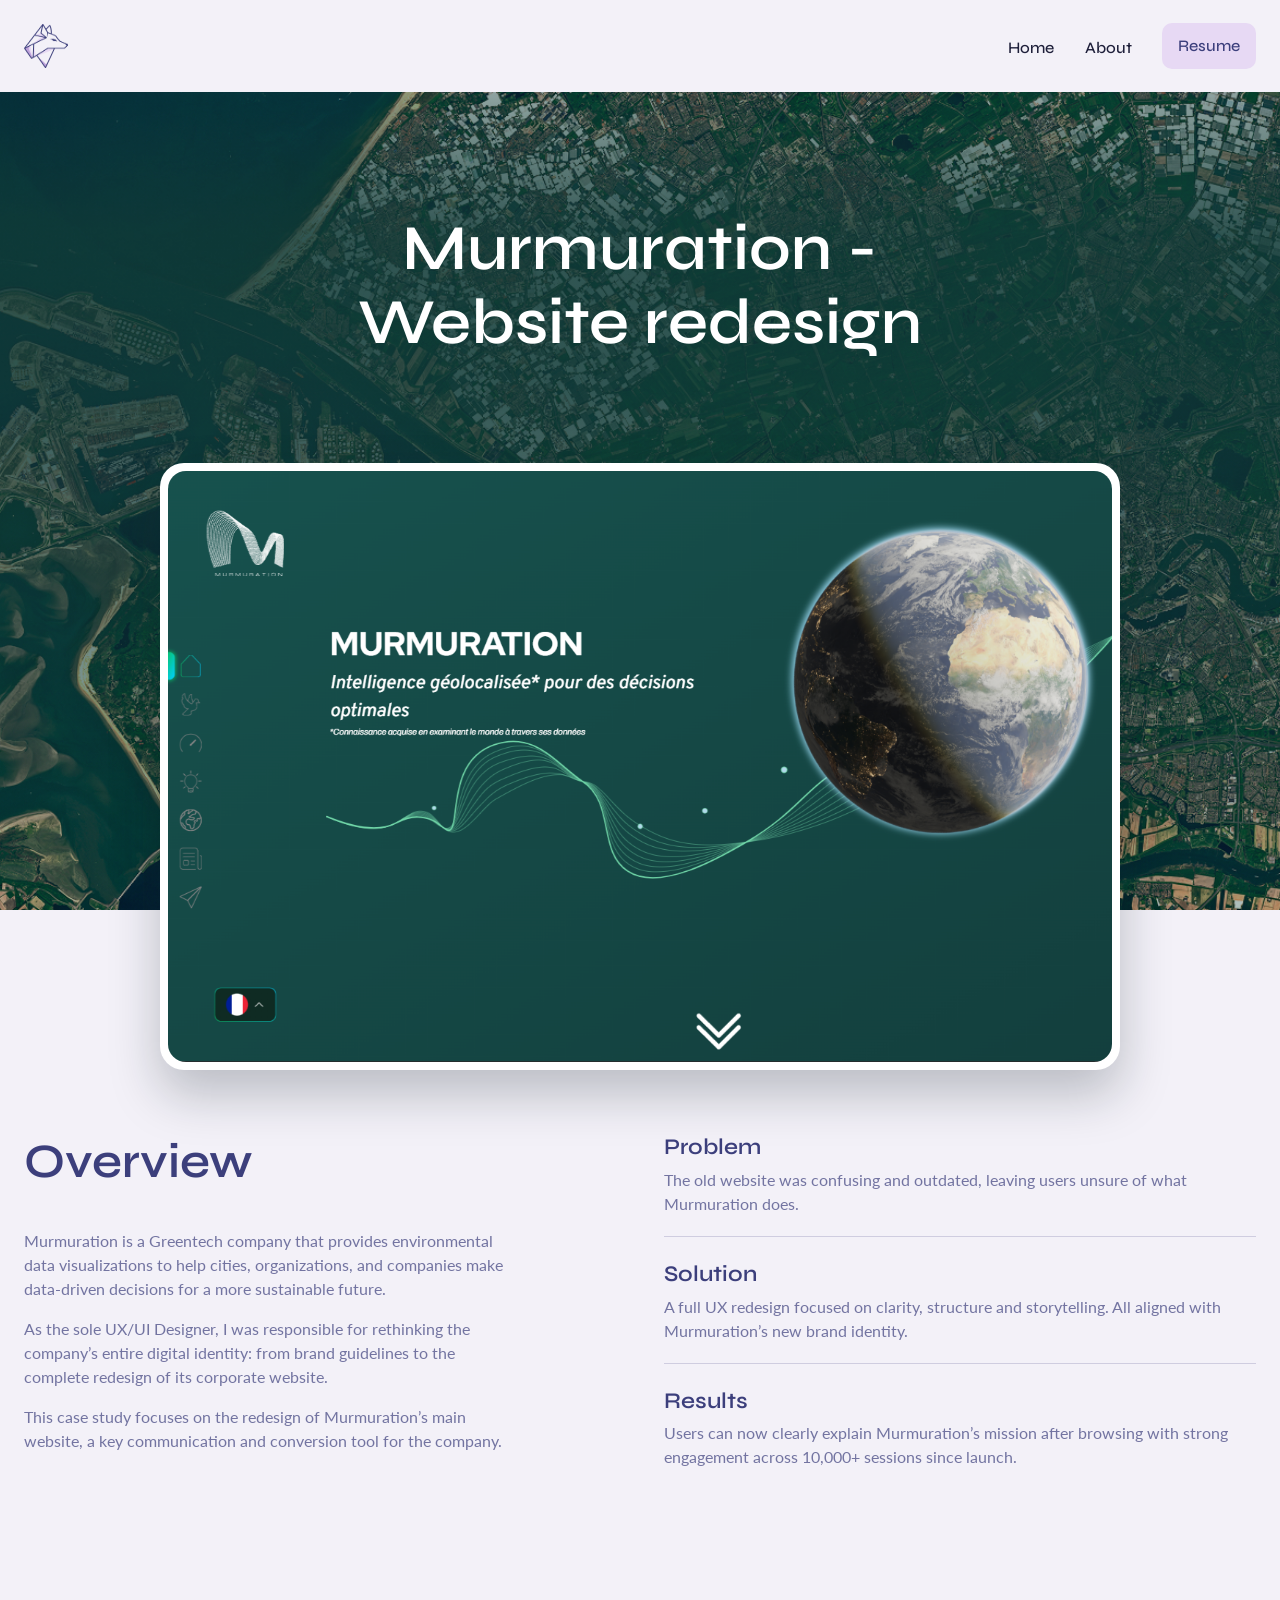
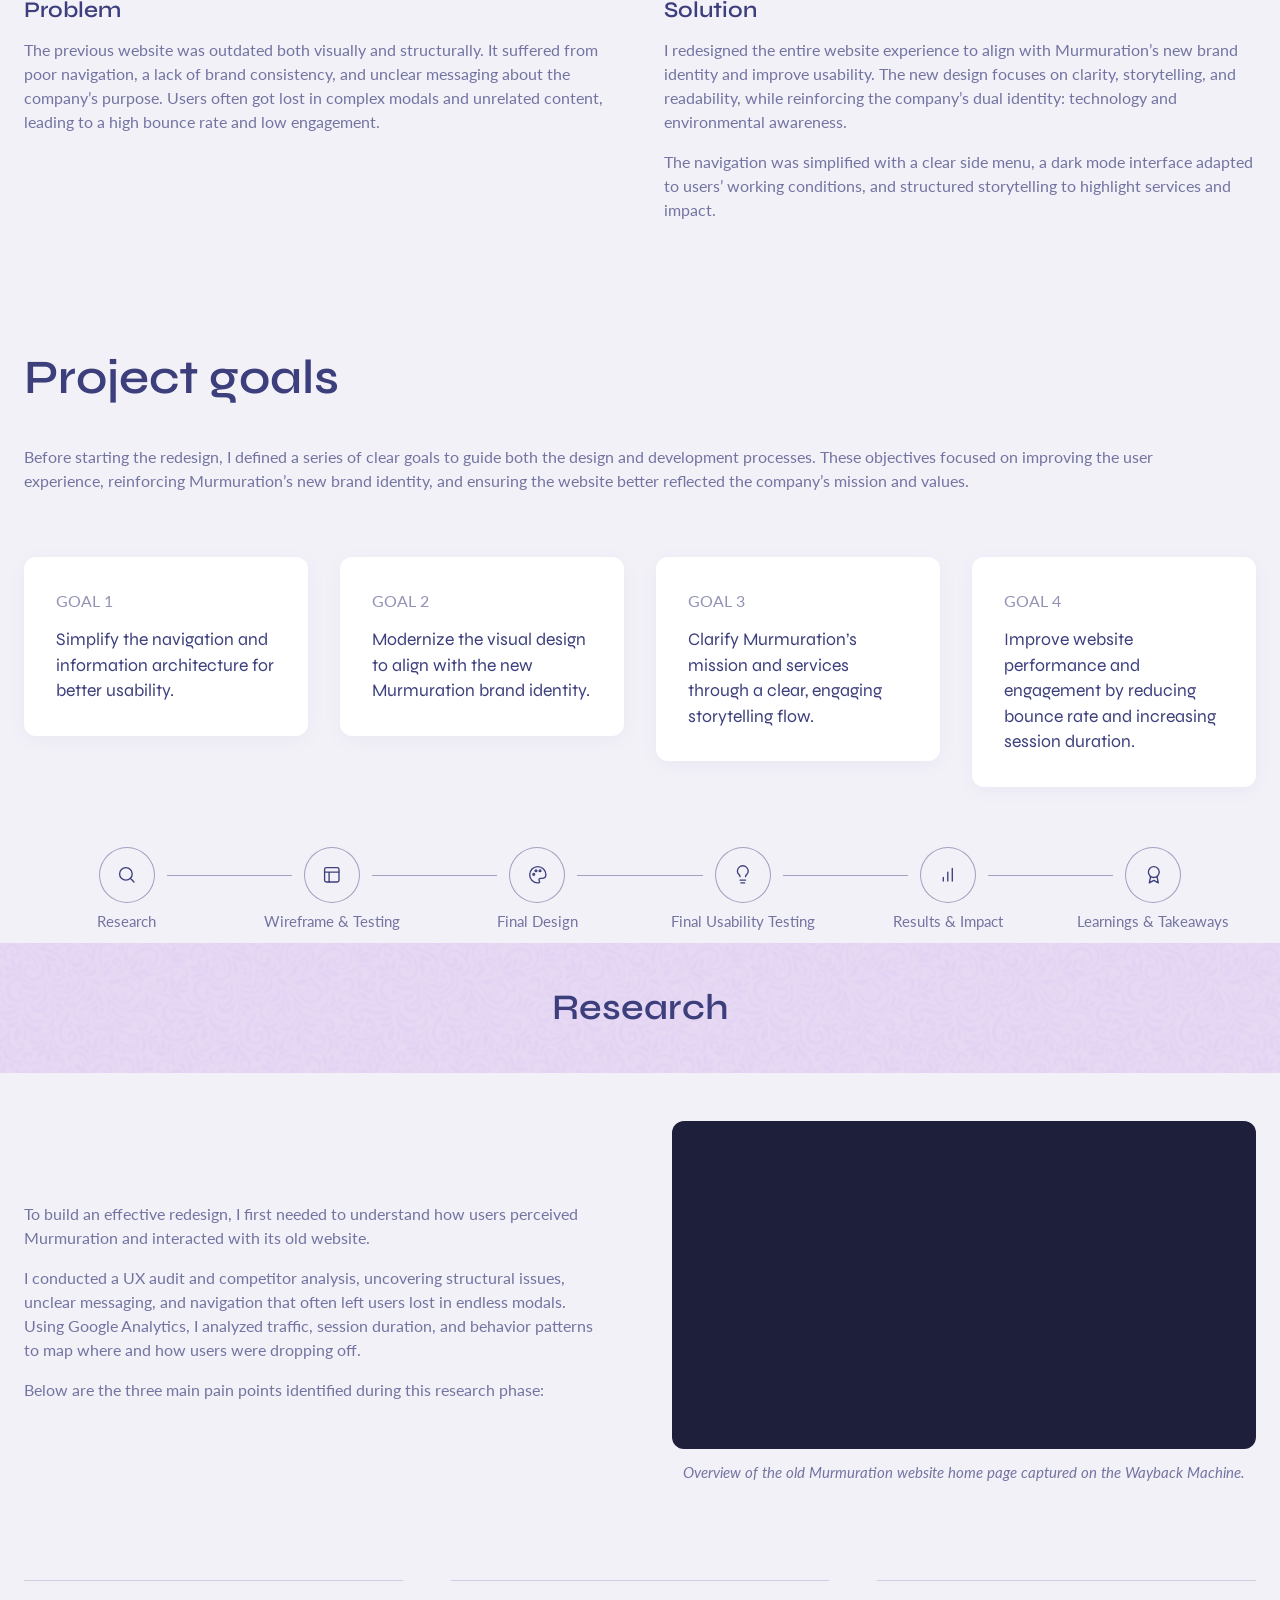
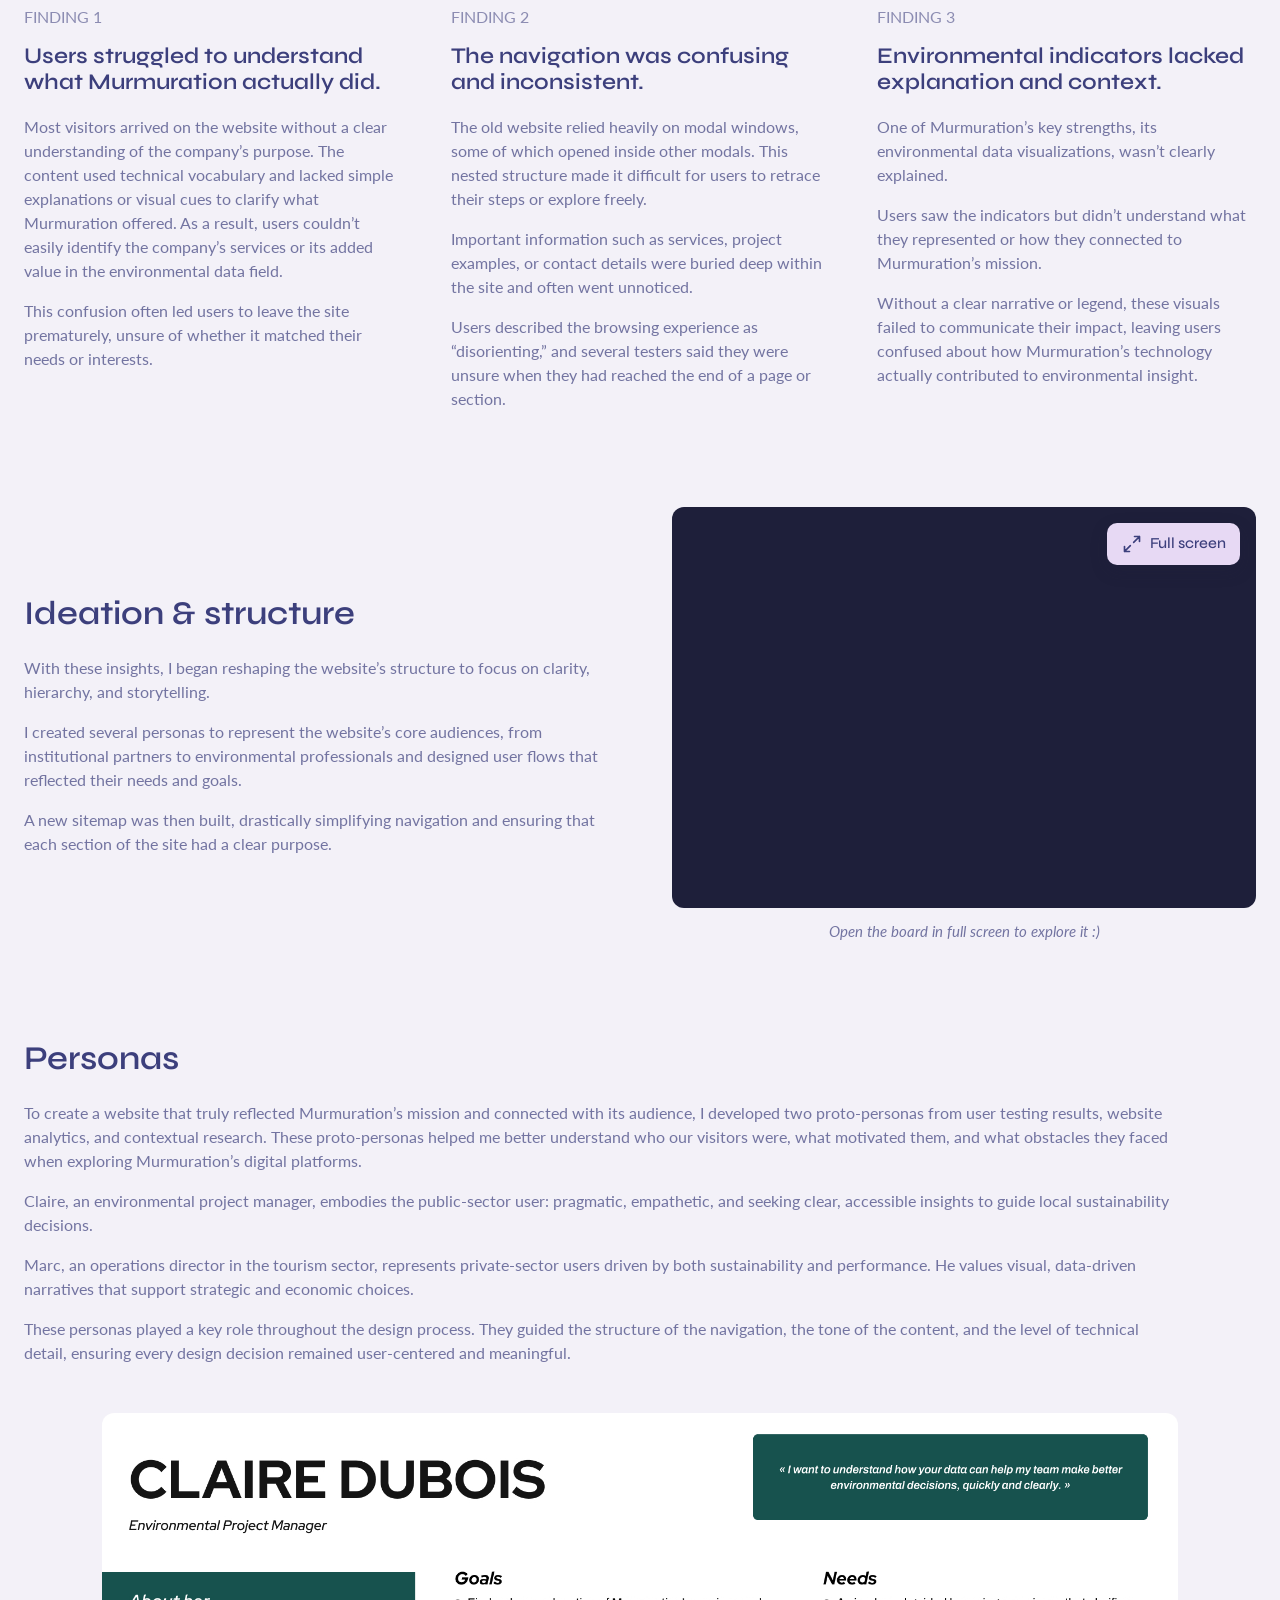
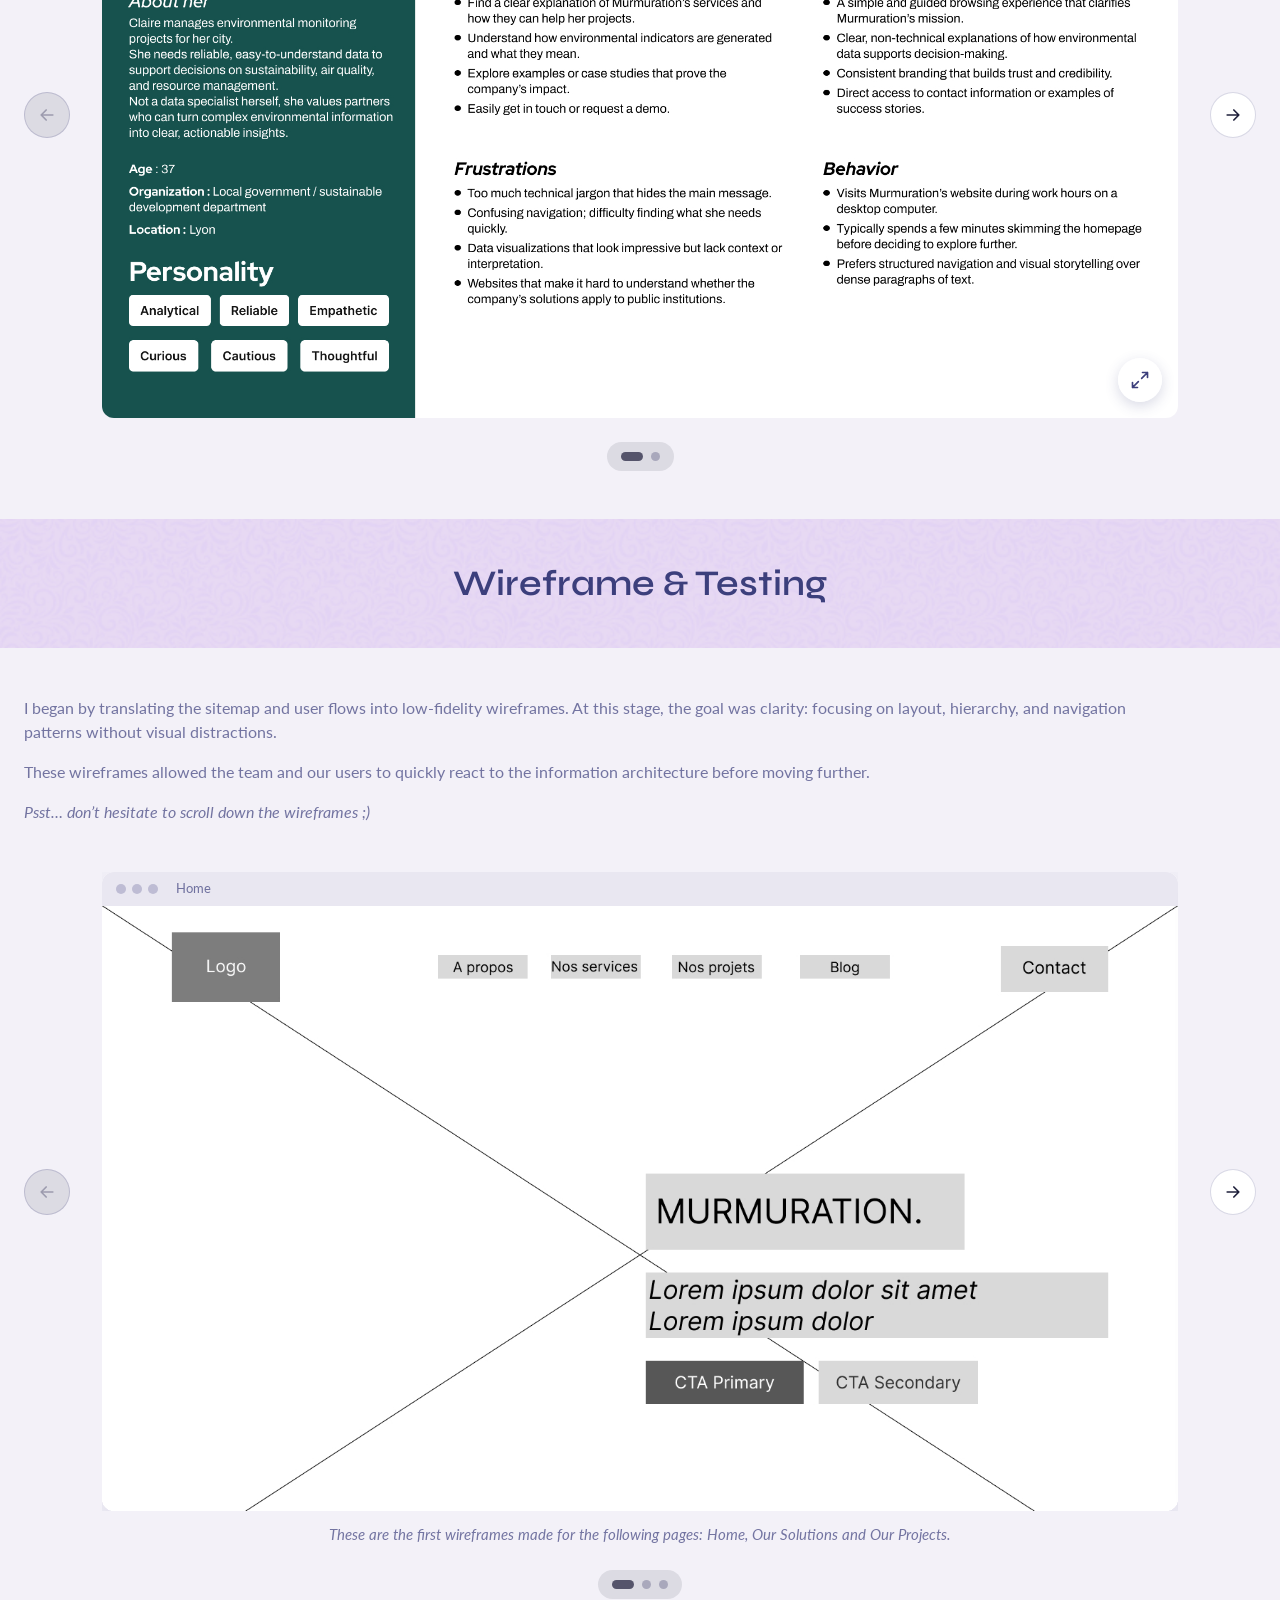
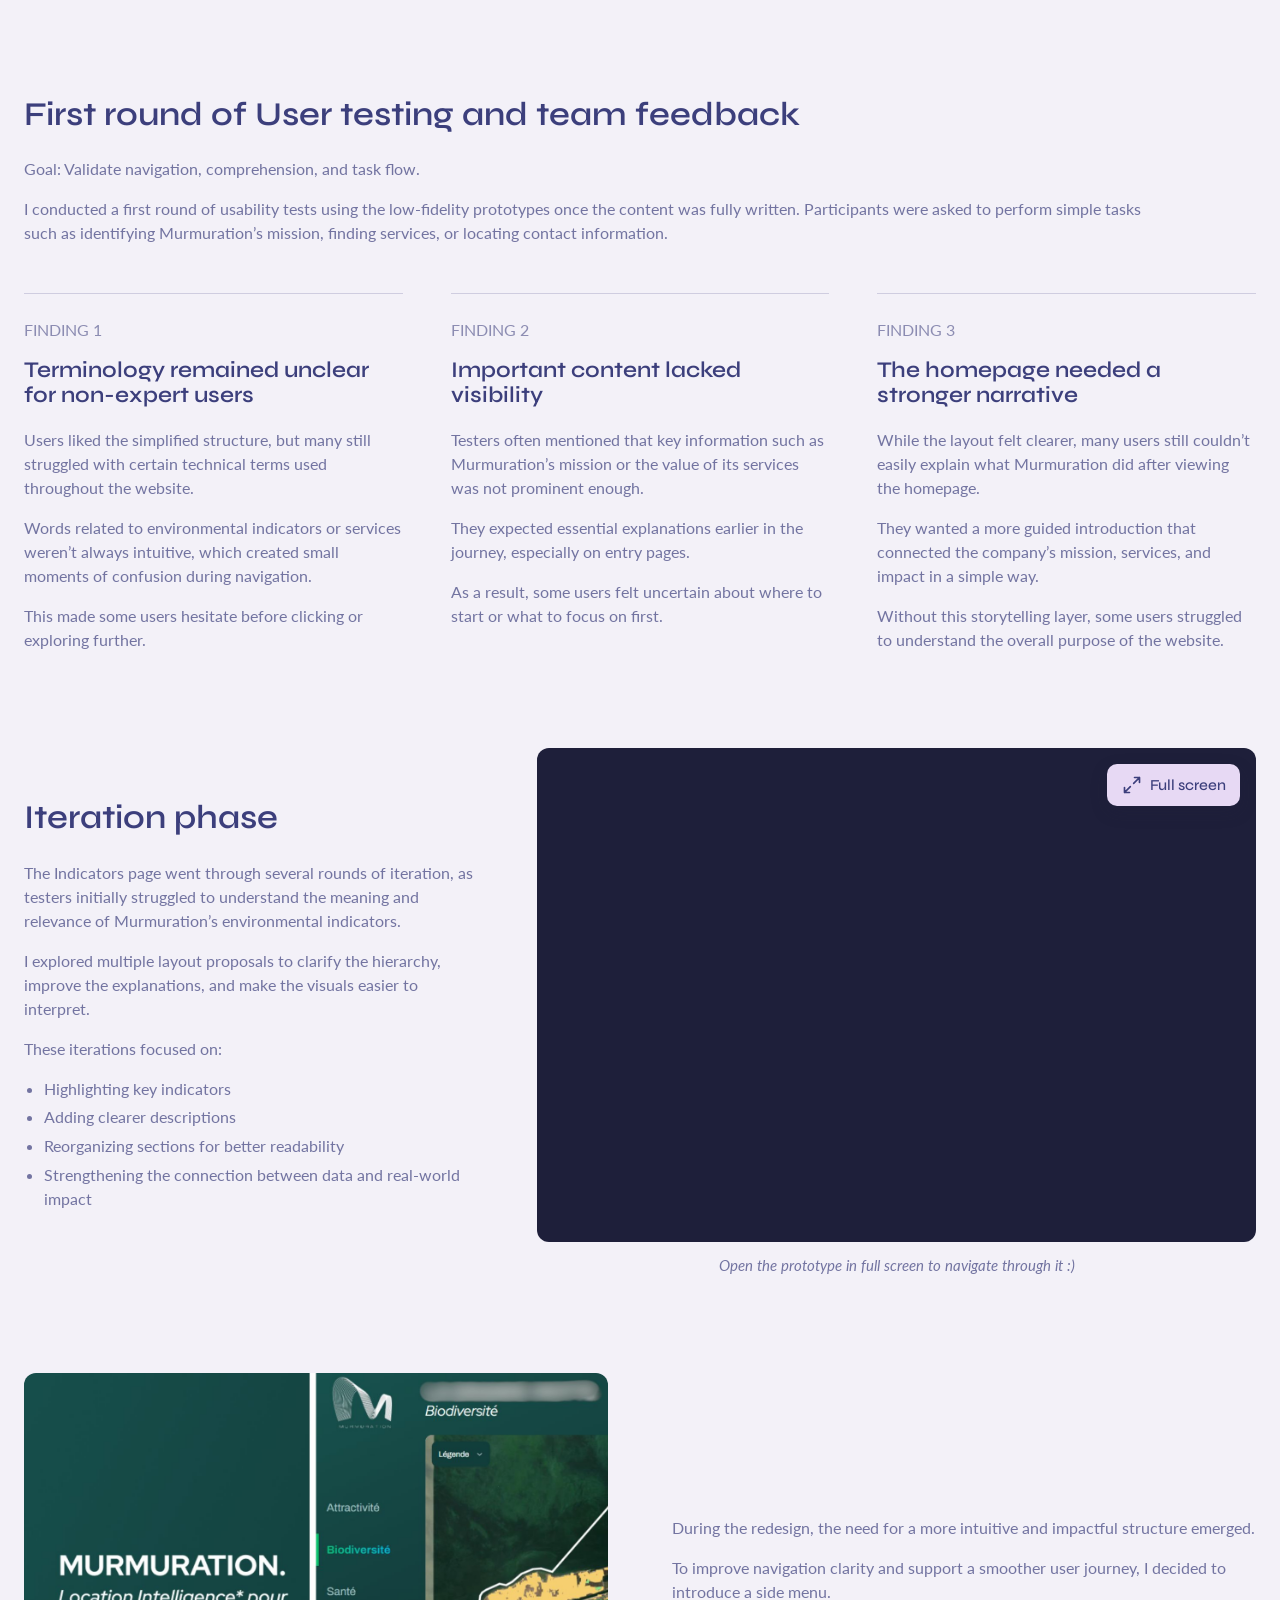
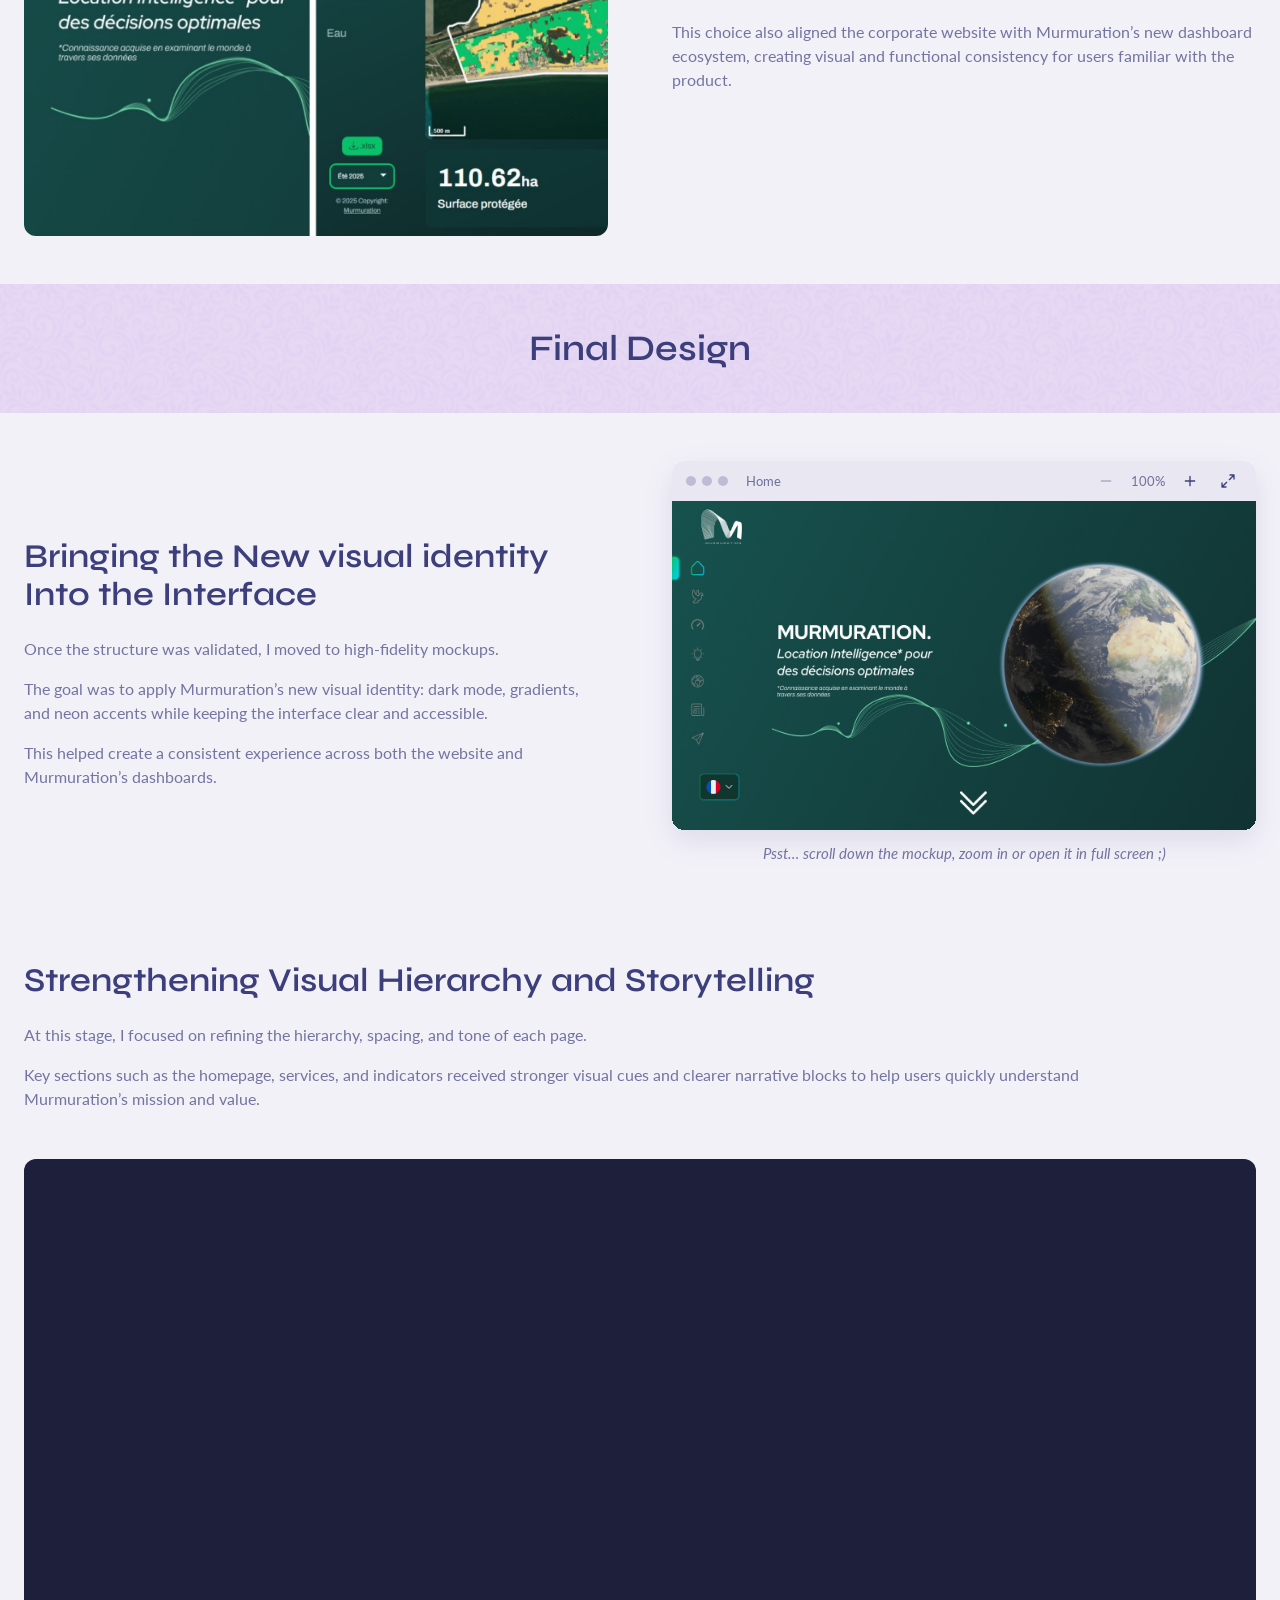
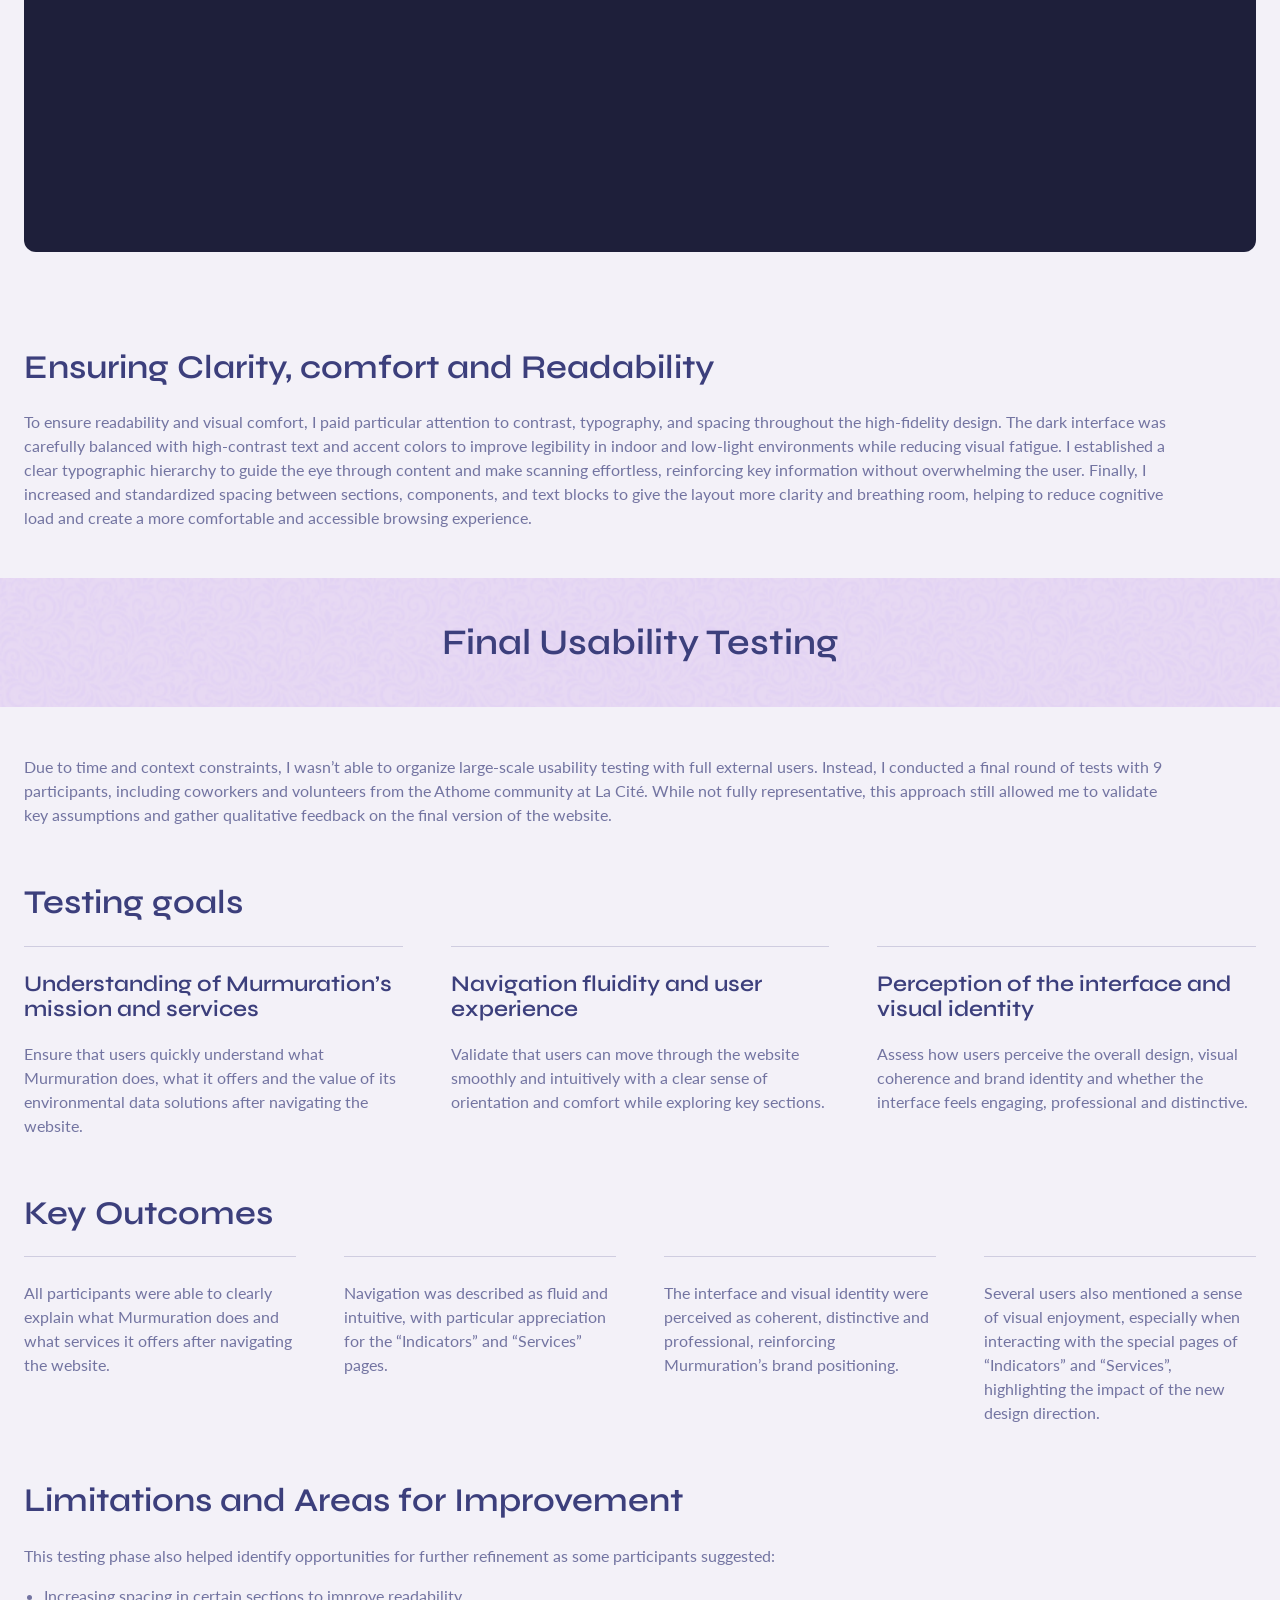
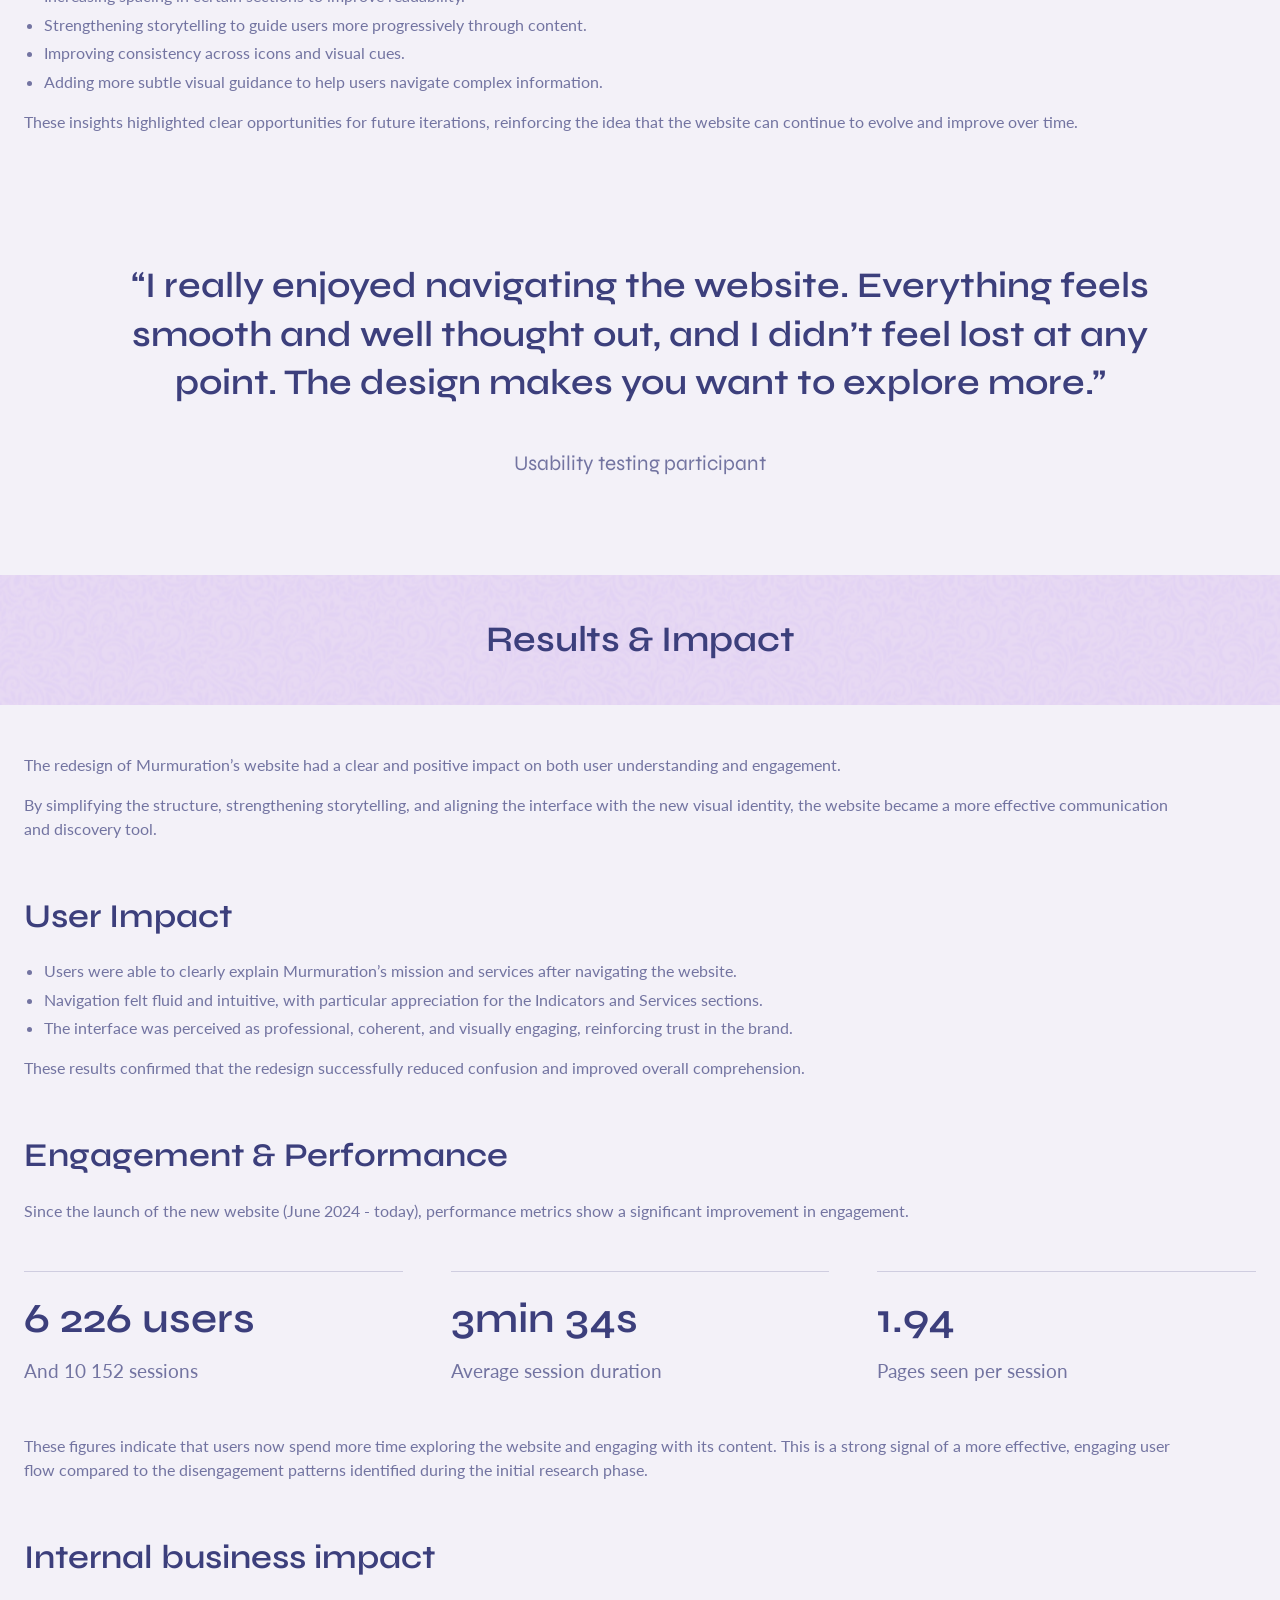
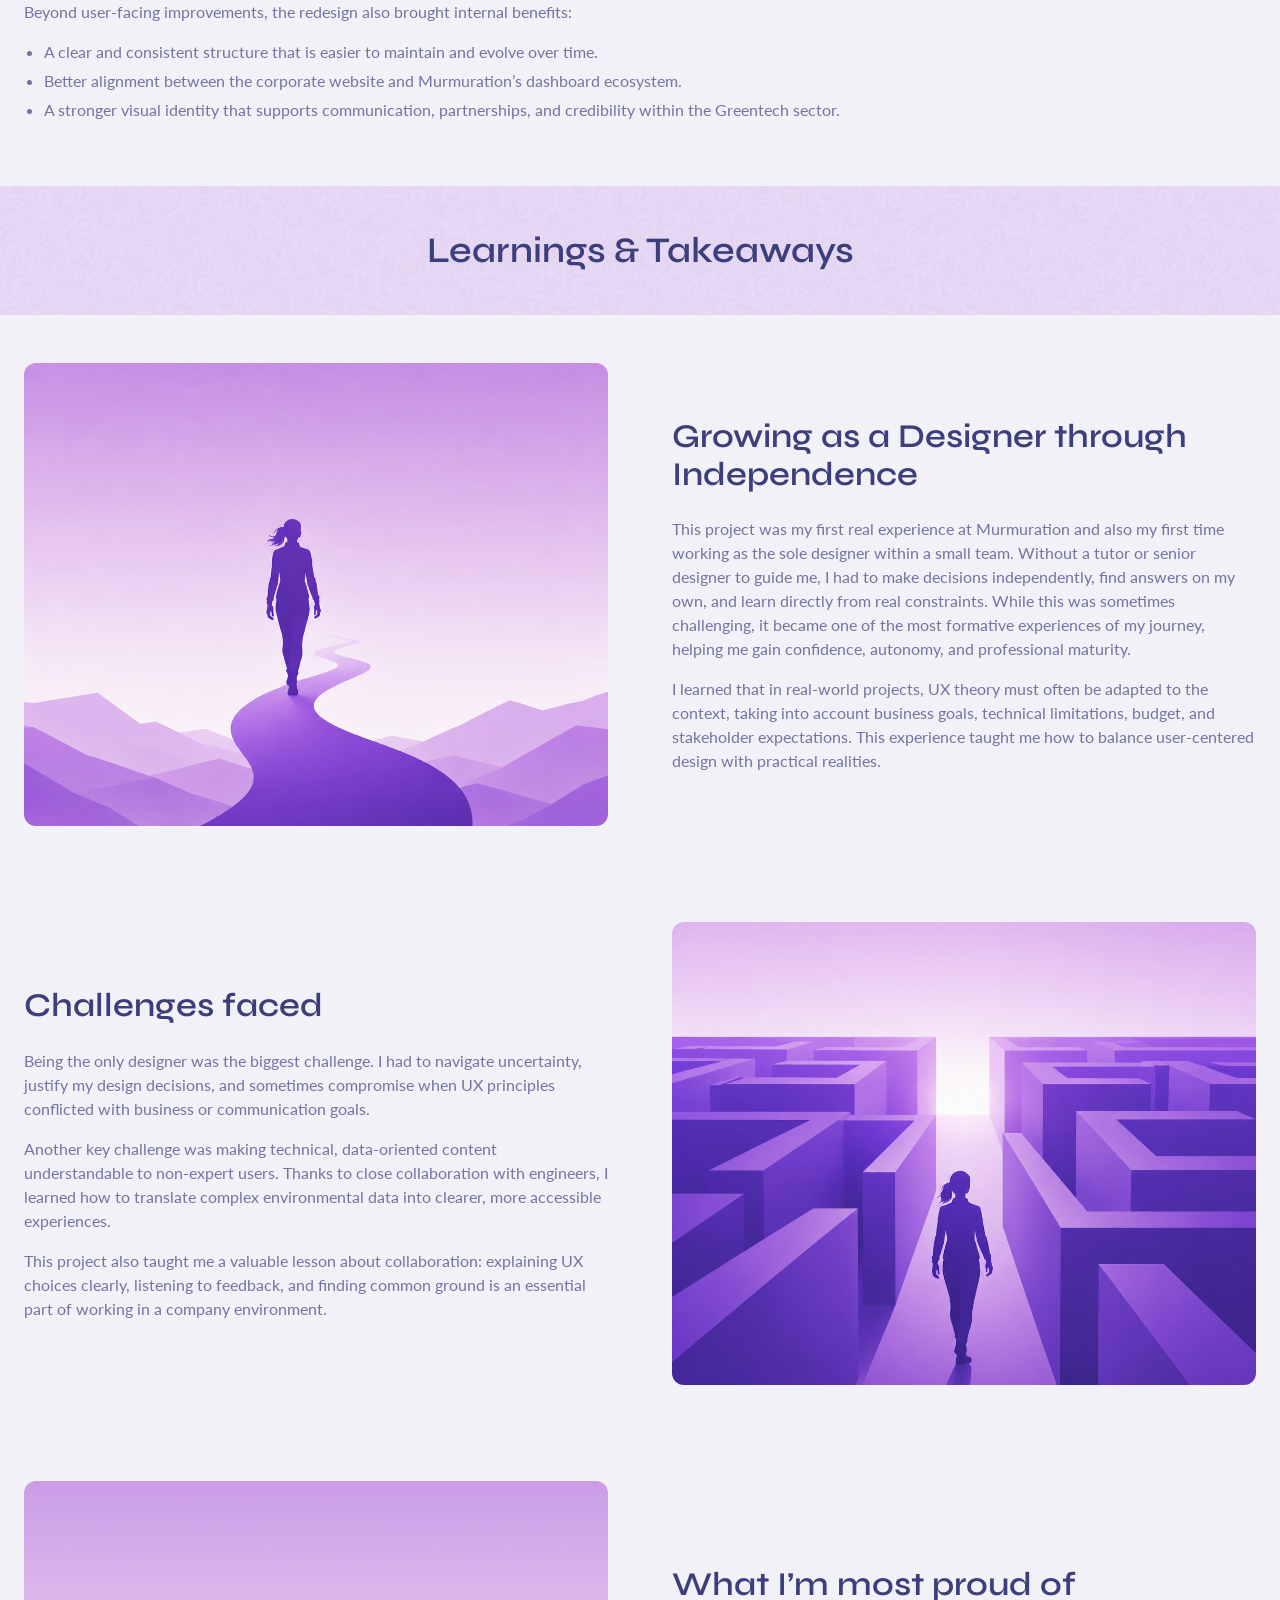
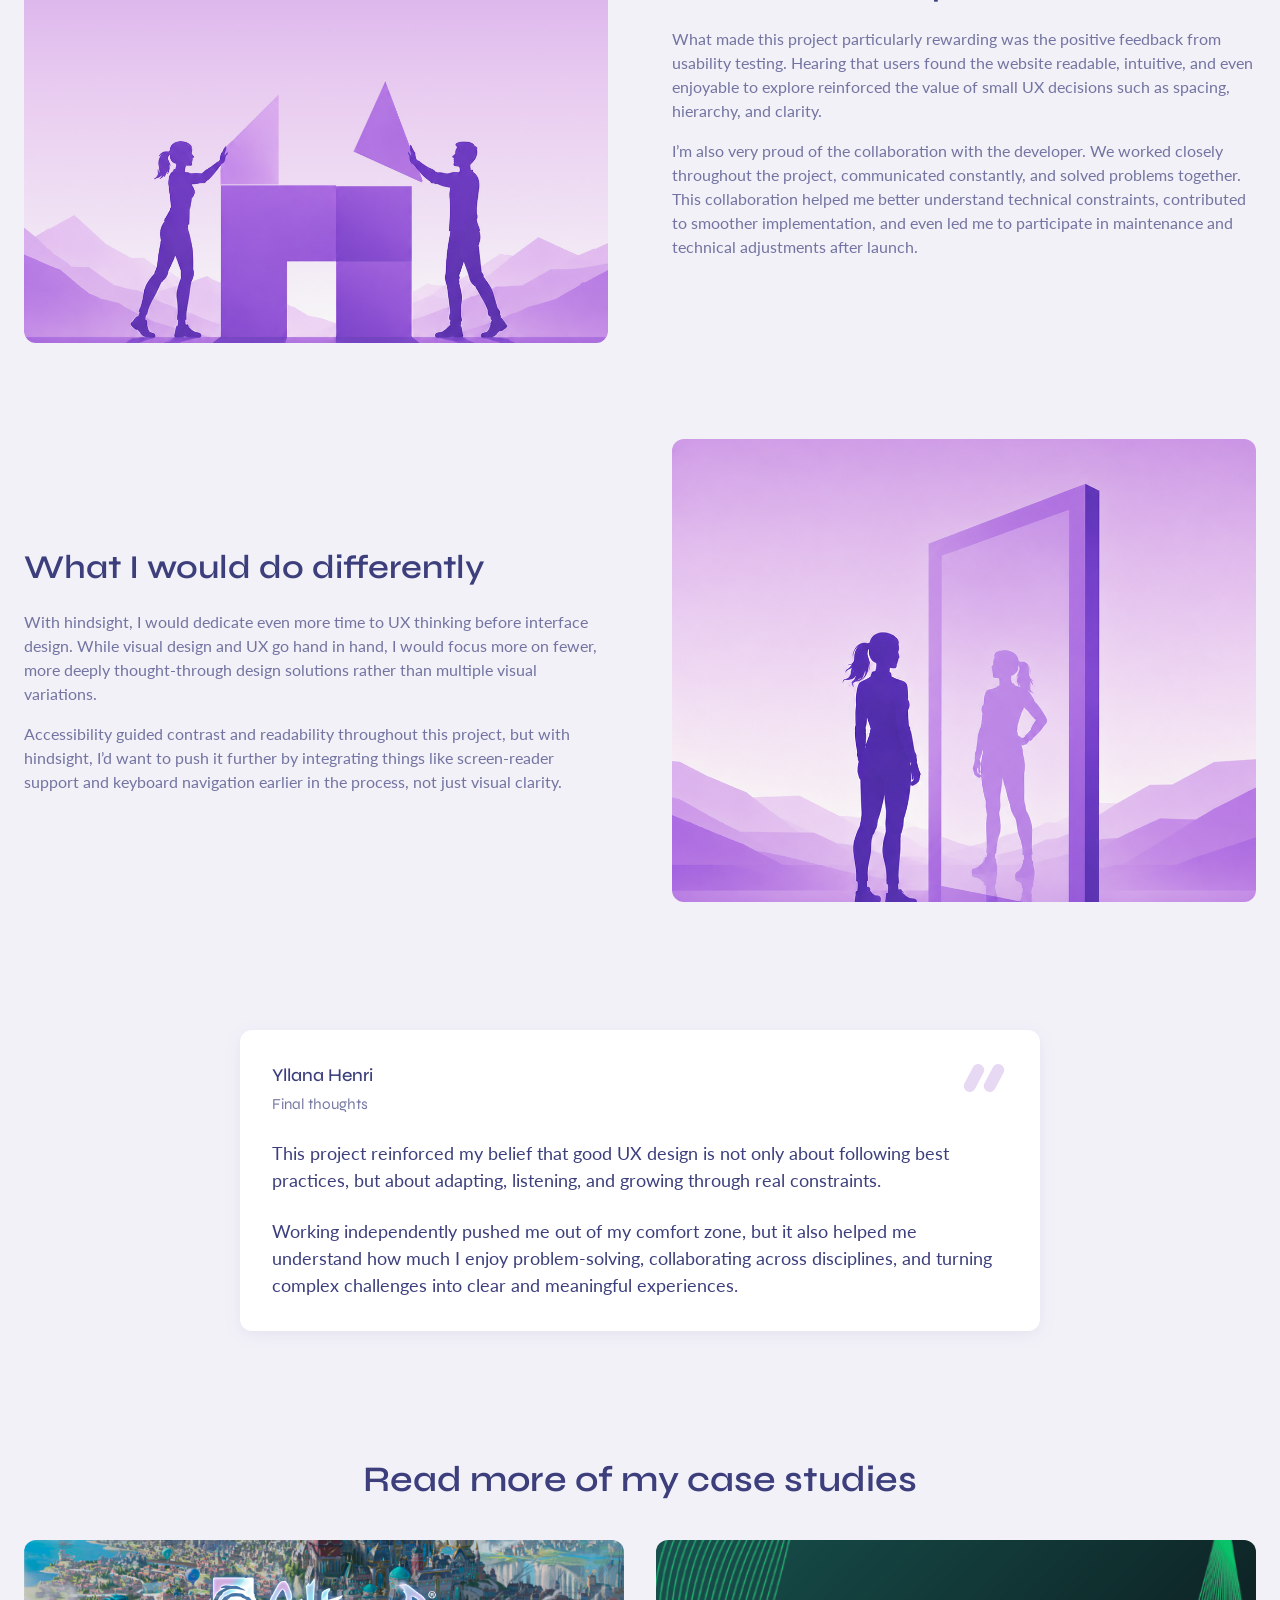
==== commit bad77155: "update website study case" ====
--- a/projects/murmuration-website.html
+++ b/projects/murmuration-website.html
@@ -175,7 +175,7 @@
           <figure class="cs-split__media">
             <!-- YouTube: replace VIDEO_ID with the ID of your video (the part after "watch?v=") -->
             <div class="cs-video">
-              <iframe src="https://www.youtube-nocookie.com/embed/VIDEO_ID" title="Overview of the old Murmuration website" loading="lazy" allow="accelerometer; autoplay; clipboard-write; encrypted-media; gyroscope; picture-in-picture" allowfullscreen></iframe>
+              <iframe src="https://www.youtube-nocookie.com/embed/AXvpU7RIHFI" title="Overview of the old Murmuration website" loading="lazy" allow="accelerometer; autoplay; clipboard-write; encrypted-media; gyroscope; picture-in-picture" allowfullscreen></iframe>
             </div>
             <figcaption class="cs-caption">Overview of the old Murmuration website home page captured on the Wayback Machine.</figcaption>
           </figure>
@@ -204,7 +204,7 @@
           </article>
         </div>
 
-        <!-- Ideation: the image opens in full screen on click -->
+        <!-- Ideation: embedded FigJam board with a full screen button -->
         <div class="container cs-block cs-split">
           <div class="cs-split__text">
             <h3 class="cs-subtitle">Ideation &amp; structure</h3>
@@ -212,13 +212,19 @@
             <p>I created several personas to represent the website’s core audiences, from institutional partners to environmental professionals and designed user flows that reflected their needs and goals.</p>
             <p>A new sitemap was then built, drastically simplifying navigation and ensuring that each section of the site had a clear purpose.</p>
           </div>
-          <div class="cs-split__media">
-            <button type="button" class="zoomable cs-media" data-lightbox>
-              <img src="../images/murmuration-website/ideation-sitemap.jpg" alt="New sitemap of the Murmuration website" loading="lazy">
-              <span class="zoomable__hint" aria-hidden="true"><svg viewBox="0 0 24 24"><path d="M15 3h6v6M9 21H3v-6M21 3l-7 7M3 21l7-7"/></svg></span>
-              <span class="sr-only">Open the image in full screen</span>
-            </button>
-          </div>
+          <figure class="cs-split__media">
+            <div class="prototype">
+              <!-- FigJam: Share > "Copy link" on your board, then paste it
+                   1. URL-encoded after "url=" in the iframe src (or paste the src from Share > "Get embed code")
+                   2. as is in the href of the full screen link below -->
+              <iframe src="https://embed.figma.com/board/VdkTGWHdgdrdvA6rtvp1dr/Arborescence-_-Sitemap?node-id=0-1&embed-host=share" title="FigJam board: new sitemap of the Murmuration website" loading="lazy" allowfullscreen></iframe>
+              <a href="https://www.figma.com/board/VdkTGWHdgdrdvA6rtvp1dr/Arborescence-_-Sitemap?node-id=0-1&embed-host=share" class="prototype__fullscreen" target="_blank" rel="noopener">
+                <svg viewBox="0 0 24 24" aria-hidden="true"><path d="M15 3h6v6M9 21H3v-6M21 3l-7 7M3 21l7-7"/></svg>
+                <span class="prototype__fullscreen-label">Full screen</span>
+              </a>
+            </div>
+            <figcaption class="cs-caption">Open the board in full screen to explore it :)</figcaption>
+          </figure>
         </div>
 
         <!-- Personas: slider of 2 images, each opens in full screen -->
@@ -237,14 +243,14 @@
               <div class="slider__track">
                 <div class="slider__slide" aria-roledescription="slide" aria-label="1 of 2">
                   <button type="button" class="zoomable cs-media cs-media--slide" data-lightbox>
-                    <img src="../images/murmuration-website/persona-claire.jpg" alt="Proto-persona of Claire, environmental project manager" loading="lazy">
+                    <img src="../images/MurmuWebsite/ClairDubois.jpg" alt="Proto-persona of Claire, environmental project manager" loading="lazy">
                     <span class="zoomable__hint" aria-hidden="true"><svg viewBox="0 0 24 24"><path d="M15 3h6v6M9 21H3v-6M21 3l-7 7M3 21l7-7"/></svg></span>
                     <span class="sr-only">Open the image in full screen</span>
                   </button>
                 </div>
                 <div class="slider__slide" aria-roledescription="slide" aria-label="2 of 2">
                   <button type="button" class="zoomable cs-media cs-media--slide" data-lightbox>
-                    <img src="../images/murmuration-website/persona-marc.jpg" alt="Proto-persona of Marc, operations director in the tourism sector" loading="lazy">
+                    <img src="../images/MurmuWebsite/MarcDelattre.jpg" alt="Proto-persona of Marc, operations director in the tourism sector" loading="lazy">
                     <span class="zoomable__hint" aria-hidden="true"><svg viewBox="0 0 24 24"><path d="M15 3h6v6M9 21H3v-6M21 3l-7 7M3 21l7-7"/></svg></span>
                     <span class="sr-only">Open the image in full screen</span>
                   </button>
@@ -279,7 +285,7 @@
                   <div class="browser">
                     <div class="browser__bar" aria-hidden="true"><span></span><span></span><span></span><p class="browser__url">Home</p></div>
                     <div class="browser__screen" tabindex="0" aria-label="Home page wireframe, scrollable">
-                      <img src="../images/murmuration-website/wireframe-home.jpg" alt="Low-fidelity wireframe of the Home page" loading="lazy">
+                      <img src="../images/MurmuWebsite/wireframe_home.jpg" alt="Low-fidelity wireframe of the Home page" loading="lazy">
                     </div>
                   </div>
                 </div>
@@ -287,7 +293,7 @@
                   <div class="browser">
                     <div class="browser__bar" aria-hidden="true"><span></span><span></span><span></span><p class="browser__url">Our Solutions</p></div>
                     <div class="browser__screen" tabindex="0" aria-label="Our Solutions page wireframe, scrollable">
-                      <img src="../images/murmuration-website/wireframe-solutions.jpg" alt="Low-fidelity wireframe of the Our Solutions page" loading="lazy">
+                      <img src="../images/MurmuWebsite/wireframe_solutions.jpg" alt="Low-fidelity wireframe of the Our Solutions page" loading="lazy">
                     </div>
                   </div>
                 </div>
@@ -295,7 +301,7 @@
                   <div class="browser">
                     <div class="browser__bar" aria-hidden="true"><span></span><span></span><span></span><p class="browser__url">Our Projects</p></div>
                     <div class="browser__screen" tabindex="0" aria-label="Our Projects page wireframe, scrollable">
-                      <img src="../images/murmuration-website/wireframe-projects.jpg" alt="Low-fidelity wireframe of the Our Projects page" loading="lazy">
+                      <img src="../images/MurmuWebsite/wireframe_projets.jpg" alt="Low-fidelity wireframe of the Our Projects page" loading="lazy">
                     </div>
                   </div>
                 </div>
@@ -358,8 +364,8 @@
               <!-- Figma: Share > "Copy link" on your prototype, then paste it
                    1. URL-encoded after "url=" in the iframe src (or paste the src from Share > "Get embed code")
                    2. as is in the href of the full screen link below -->
-              <iframe src="https://www.figma.com/embed?embed_host=share&amp;url=https%3A%2F%2Fwww.figma.com%2Fproto%2FYOUR_FILE_KEY" title="Figma prototype of the Indicators page iterations" loading="lazy" allowfullscreen></iframe>
-              <a href="https://www.figma.com/proto/YOUR_FILE_KEY" class="prototype__fullscreen" target="_blank" rel="noopener">
+              <iframe src="https://embed.figma.com/proto/XqmwJGbFlFNfRMp46IBVvp/Wireframe?node-id=19-549&viewport=1288%2C417%2C0.09&scaling=min-zoom&content-scaling=fixed&starting-point-node-id=19%3A549&page-id=0%3A1&embed-host=share" title="Figma prototype of the Indicators page iterations" loading="lazy" allowfullscreen></iframe>
+              <a href="https://embed.figma.com/proto/XqmwJGbFlFNfRMp46IBVvp/Wireframe?node-id=19-549&viewport=1288%2C417%2C0.09&scaling=min-zoom&content-scaling=fixed&starting-point-node-id=19%3A549&page-id=0%3A1&embed-host=share" class="prototype__fullscreen" target="_blank" rel="noopener">
                 <svg viewBox="0 0 24 24" aria-hidden="true"><path d="M15 3h6v6M9 21H3v-6M21 3l-7 7M3 21l7-7"/></svg>
                 <span class="prototype__fullscreen-label">Full screen</span>
               </a>
@@ -375,7 +381,7 @@
             <p>This choice also aligned the corporate website with Murmuration’s new dashboard ecosystem, creating visual and functional consistency for users familiar with the product.</p>
           </div>
           <div class="cs-split__media cs-media">
-            <img src="../images/murmuration-website/side-menu.jpg" alt="The new side menu of the Murmuration website" loading="lazy">
+            <img src="../images/MurmuWebsite/sidemenu.jpg" alt="The new side menu of the Murmuration website" loading="lazy">
           </div>
         </div>
       </section>
@@ -395,13 +401,23 @@
             <p>This helped create a consistent experience across both the website and Murmuration’s dashboards.</p>
           </div>
           <figure class="cs-split__media">
-            <div class="browser">
-              <div class="browser__bar" aria-hidden="true"><span></span><span></span><span></span><p class="browser__url">Home</p></div>
+            <!-- data-viewer: adds zoom + full screen (js/case-study.js) -->
+            <div class="browser" data-viewer>
+              <div class="browser__bar">
+                <span aria-hidden="true"></span><span aria-hidden="true"></span><span aria-hidden="true"></span>
+                <p class="browser__url" aria-hidden="true">Home</p>
+                <div class="browser__tools">
+                  <button type="button" class="browser__tool" data-zoom="out" aria-label="Zoom out"><svg viewBox="0 0 24 24" aria-hidden="true"><path d="M5 12h14"/></svg></button>
+                  <span class="browser__zoom" aria-live="polite">100%</span>
+                  <button type="button" class="browser__tool" data-zoom="in" aria-label="Zoom in"><svg viewBox="0 0 24 24" aria-hidden="true"><path d="M12 5v14M5 12h14"/></svg></button>
+                  <button type="button" class="browser__tool" data-fullscreen aria-label="Full screen"><svg viewBox="0 0 24 24" aria-hidden="true"><path d="M15 3h6v6M9 21H3v-6M21 3l-7 7M3 21l7-7"/></svg></button>
+                </div>
+              </div>
               <div class="browser__screen" tabindex="0" aria-label="High-fidelity home page, scrollable">
-                <img src="../images/murmuration-website/hifi-home.jpg" alt="High-fidelity mockup of the new Murmuration home page" loading="lazy">
+                <img src="../images/MurmuWebsite/hifi_home.jpg" alt="High-fidelity mockup of the new Murmuration home page" loading="lazy">
               </div>
             </div>
-            <figcaption class="cs-caption">Psst… scroll down the mockup to explore the whole page ;)</figcaption>
+            <figcaption class="cs-caption">Psst… scroll down the mockup, zoom in or open it in full screen ;)</figcaption>
           </figure>
         </div>
 
@@ -413,7 +429,7 @@
           </div>
           <!-- YouTube: replace VIDEO_ID with the ID of your video (the part after "watch?v=") -->
           <div class="cs-video">
-            <iframe src="https://www.youtube-nocookie.com/embed/VIDEO_ID" title="Walkthrough of the final Murmuration website" loading="lazy" allow="accelerometer; autoplay; clipboard-write; encrypted-media; gyroscope; picture-in-picture" allowfullscreen></iframe>
+            <iframe src="https://www.youtube-nocookie.com/embed/CiTn2CLYhAQ" title="Walkthrough of the final Murmuration website" loading="lazy" allow="accelerometer; autoplay; clipboard-write; encrypted-media; gyroscope; picture-in-picture" allowfullscreen></iframe>
           </div>
         </div>
 
@@ -544,7 +560,7 @@
             <p>I learned that in real-world projects, UX theory must often be adapted to the context, taking into account business goals, technical limitations, budget, and stakeholder expectations. This experience taught me how to balance user-centered design with practical realities.</p>
           </div>
           <div class="cs-split__media cs-media">
-            <img src="../images/murmuration-website/learning-independence.jpg" alt="" loading="lazy">
+            <img src="../images/MurmuWebsite/independence.jpg" alt="" loading="lazy">
           </div>
         </div>
 
@@ -556,7 +572,7 @@
             <p>This project also taught me a valuable lesson about collaboration: explaining UX choices clearly, listening to feedback, and finding common ground is an essential part of working in a company environment.</p>
           </div>
           <div class="cs-split__media cs-media">
-            <img src="../images/murmuration-website/learning-challenges.jpg" alt="" loading="lazy">
+            <img src="../images/MurmuWebsite/challenge.jpg" alt="" loading="lazy">
           </div>
         </div>
 
@@ -567,7 +583,7 @@
             <p>I’m also very proud of the collaboration with the developer. We worked closely throughout the project, communicated constantly, and solved problems together. This collaboration helped me better understand technical constraints, contributed to smoother implementation, and even led me to participate in maintenance and technical adjustments after launch.</p>
           </div>
           <div class="cs-split__media cs-media">
-            <img src="../images/murmuration-website/learning-proud.jpg" alt="" loading="lazy">
+            <img src="../images/MurmuWebsite/proud.jpg" alt="" loading="lazy">
           </div>
         </div>
 
@@ -578,7 +594,7 @@
             <p>Accessibility guided contrast and readability throughout this project, but with hindsight, I’d want to push it further by integrating things like screen-reader support and keyboard navigation earlier in the process, not just visual clarity.</p>
           </div>
           <div class="cs-split__media cs-media">
-            <img src="../images/murmuration-website/learning-differently.jpg" alt="" loading="lazy">
+            <img src="../images/MurmuWebsite/differently.jpg" alt="" loading="lazy">
           </div>
         </div>
 
--- a/css/style.css
+++ b/css/style.css
@@ -944,7 +944,7 @@
   background: #E9E7F1;
 }
 
-.browser__bar span {
+.browser__bar > span {
   width: 10px; height: 10px;
   border-radius: 50%;
   background: rgba(60, 63, 124, 0.25);
@@ -964,9 +964,82 @@
   background: var(--color-secondary);
 }
 
-.browser__screen img { width: 100%; height: auto; }
+.browser__screen img { width: 100%; height: auto; max-width: none; }
 
 .browser__screen:focus-visible { outline-offset: -3px; }
+
+/* ---------- Mockup with zoom + full screen ([data-viewer]) ---------- */
+.browser[data-viewer] .browser__bar { height: 40px; }
+
+.browser__tools {
+  display: flex;
+  align-items: center;
+  gap: 4px;
+}
+
+.browser__tool {
+  display: grid;
+  place-items: center;
+  width: 28px; height: 28px;
+  padding: 0;
+  border: 0;
+  border-radius: 6px;
+  background: transparent;
+  color: var(--color-primary);
+  cursor: pointer;
+  transition: background-color 0.2s var(--ease);
+}
+
+.browser__tool:hover:not(:disabled) { background: var(--color-secondary); }
+.browser__tool:disabled { opacity: 0.35; cursor: default; }
+
+.browser__tool svg {
+  width: 16px; height: 16px;
+  fill: none;
+  stroke: currentColor;
+  stroke-width: 2;
+  stroke-linecap: round;
+  stroke-linejoin: round;
+}
+
+/* The full screen button stands a bit apart from the zoom */
+.browser__tool[data-fullscreen] { margin-left: 6px; }
+
+.browser__zoom {
+  min-width: 3rem;
+  font-size: 0.8rem;
+  text-align: center;
+  color: var(--color-text);
+}
+
+/* Zoomed in: the page also scrolls sideways, and can be dragged with the mouse */
+.browser[data-viewer] .browser__screen { overflow: auto; }
+.browser.is-zoomed .browser__screen { cursor: grab; }
+.browser.is-zoomed .browser__screen.is-dragging { cursor: grabbing; user-select: none; }
+
+/* Full screen (real one, or the window-sized fallback for iPhone) */
+.browser[data-viewer]:fullscreen,
+.browser.is-expanded {
+  display: flex;
+  flex-direction: column;
+  border-radius: 0;
+}
+
+.browser.is-expanded {
+  position: fixed;
+  inset: 0;
+  z-index: 200;            /* above the nav and the stepper */
+}
+
+.browser[data-viewer]:fullscreen .browser__screen,
+.browser.is-expanded .browser__screen {
+  flex: 1;
+  min-height: 0;
+  aspect-ratio: auto;
+}
+
+/* No page scroll behind the window-sized mockup */
+body:has(.browser.is-expanded) { overflow: hidden; }
 
 /* ---------- Quote ---------- */
 .cs-quote {
@@ -1033,6 +1106,7 @@
 /* ---------- Sticky stepper ---------- */
 .stepper {
   --circle: 56px;
+  --circle-compact: 36px;   /* circle size once stuck under the nav */
   position: sticky;
   top: var(--header-height);
   z-index: 90;
@@ -1042,6 +1116,20 @@
 }
 
 .stepper.is-stuck { box-shadow: 0 4px 20px rgba(60, 63, 124, 0.08); }
+
+/* Compact version once stuck: smaller circles, labels on one small line */
+.stepper.is-stuck {
+  --circle: var(--circle-compact);
+  padding-block: 0.5rem;
+}
+
+.stepper.is-stuck .stepper__link { gap: 0.3rem; }
+
+.stepper.is-stuck .stepper__label {
+  max-width: none;
+  font-size: 0.8rem;
+  white-space: nowrap;
+}
 
 /* The nav drops its own shadow while the stepper is stuck under it */
 .site-header.is-merged { box-shadow: none; }
@@ -1406,6 +1494,7 @@
 
   .stepper { --circle: 48px; }
   .stepper__label { font-size: 0.85rem; max-width: 7rem; }
+  .stepper.is-stuck .stepper__label { max-width: 7rem; font-size: 0.75rem; white-space: normal; }
 
   .slider__stage { gap: 1rem; }
   .slider--cards { --per-view: 2; --gap: 1.5rem; }
@@ -1513,7 +1602,7 @@
   .cs-goals { margin-top: 2rem; }
 
   /* Stepper: icons only, the step titles are in the banners */
-  .stepper { --circle: 38px; padding-block: 0.75rem; }
+  .stepper { --circle: 38px; --circle-compact: 30px; padding-block: 0.75rem; }
   .stepper__item + .stepper__item::before {
     left: calc(-50% + var(--circle) / 2 + 4px);
     right: calc(50% + var(--circle) / 2 + 4px);
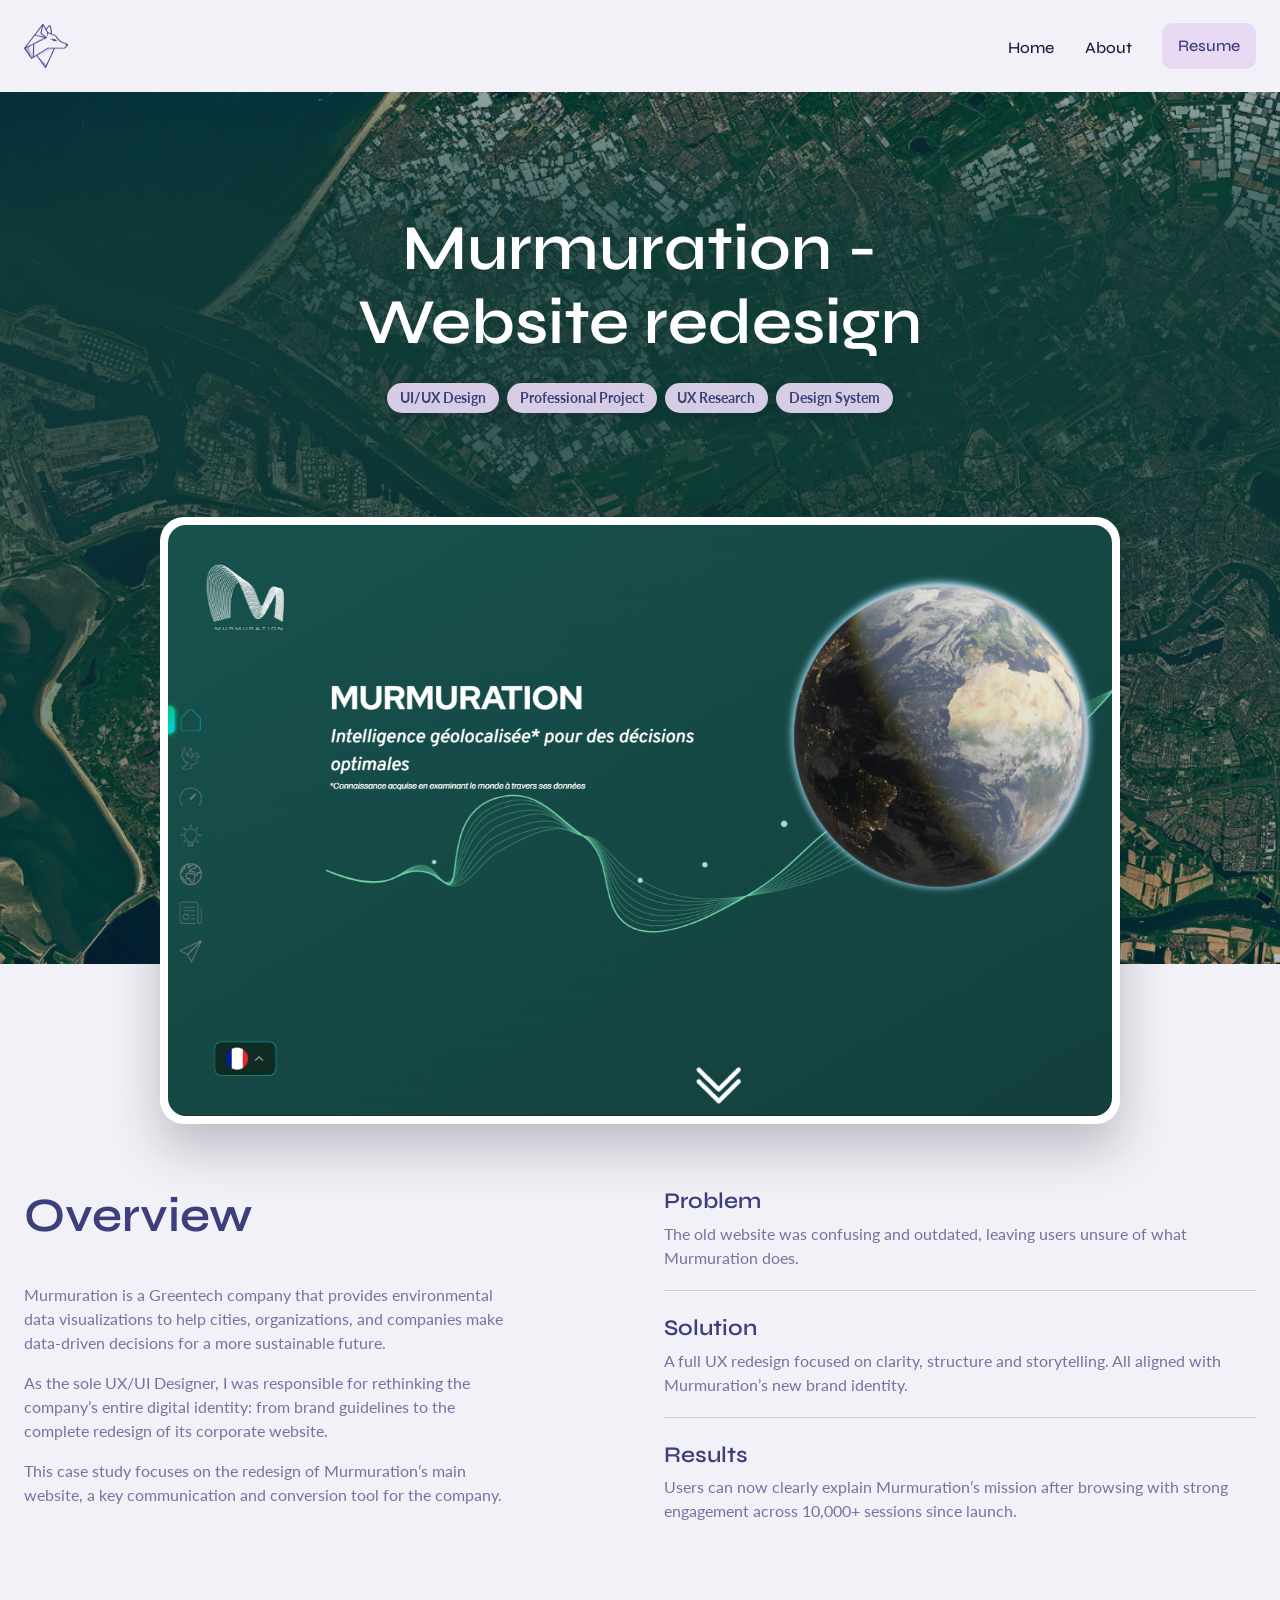
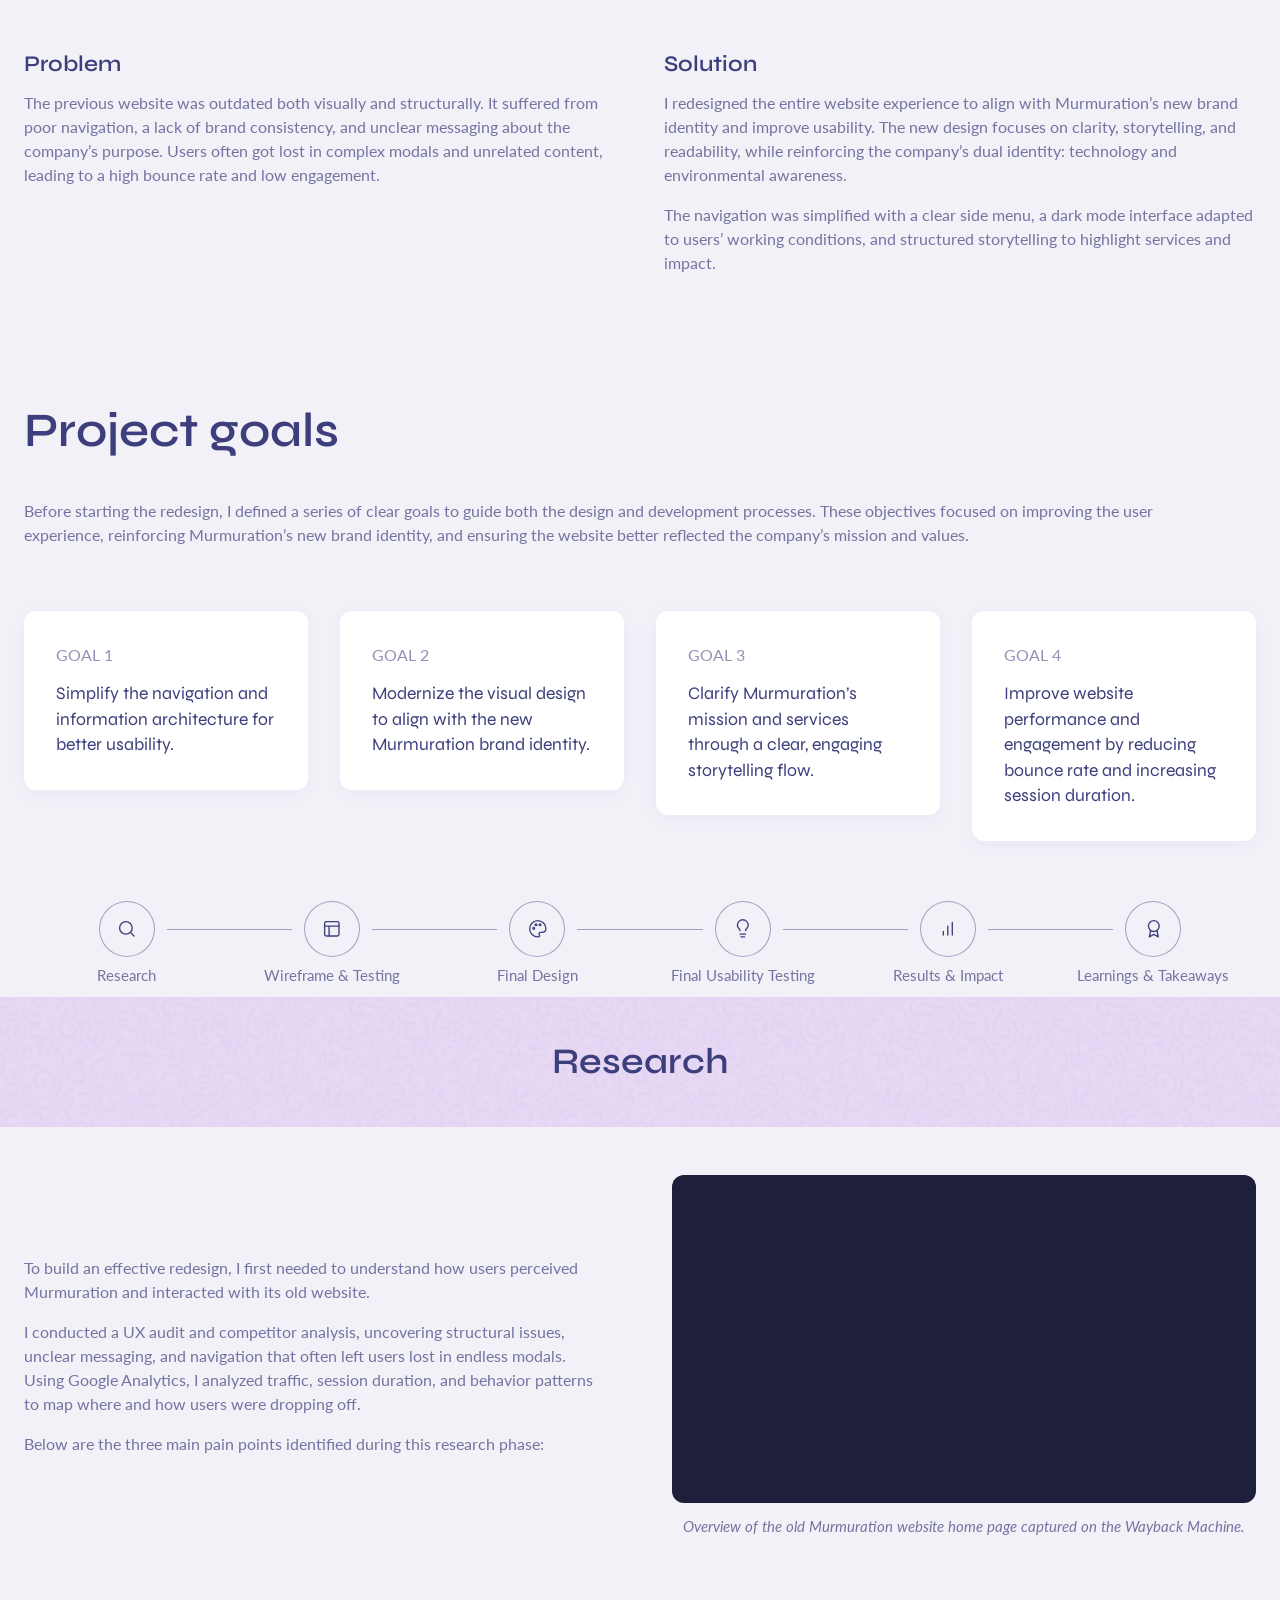
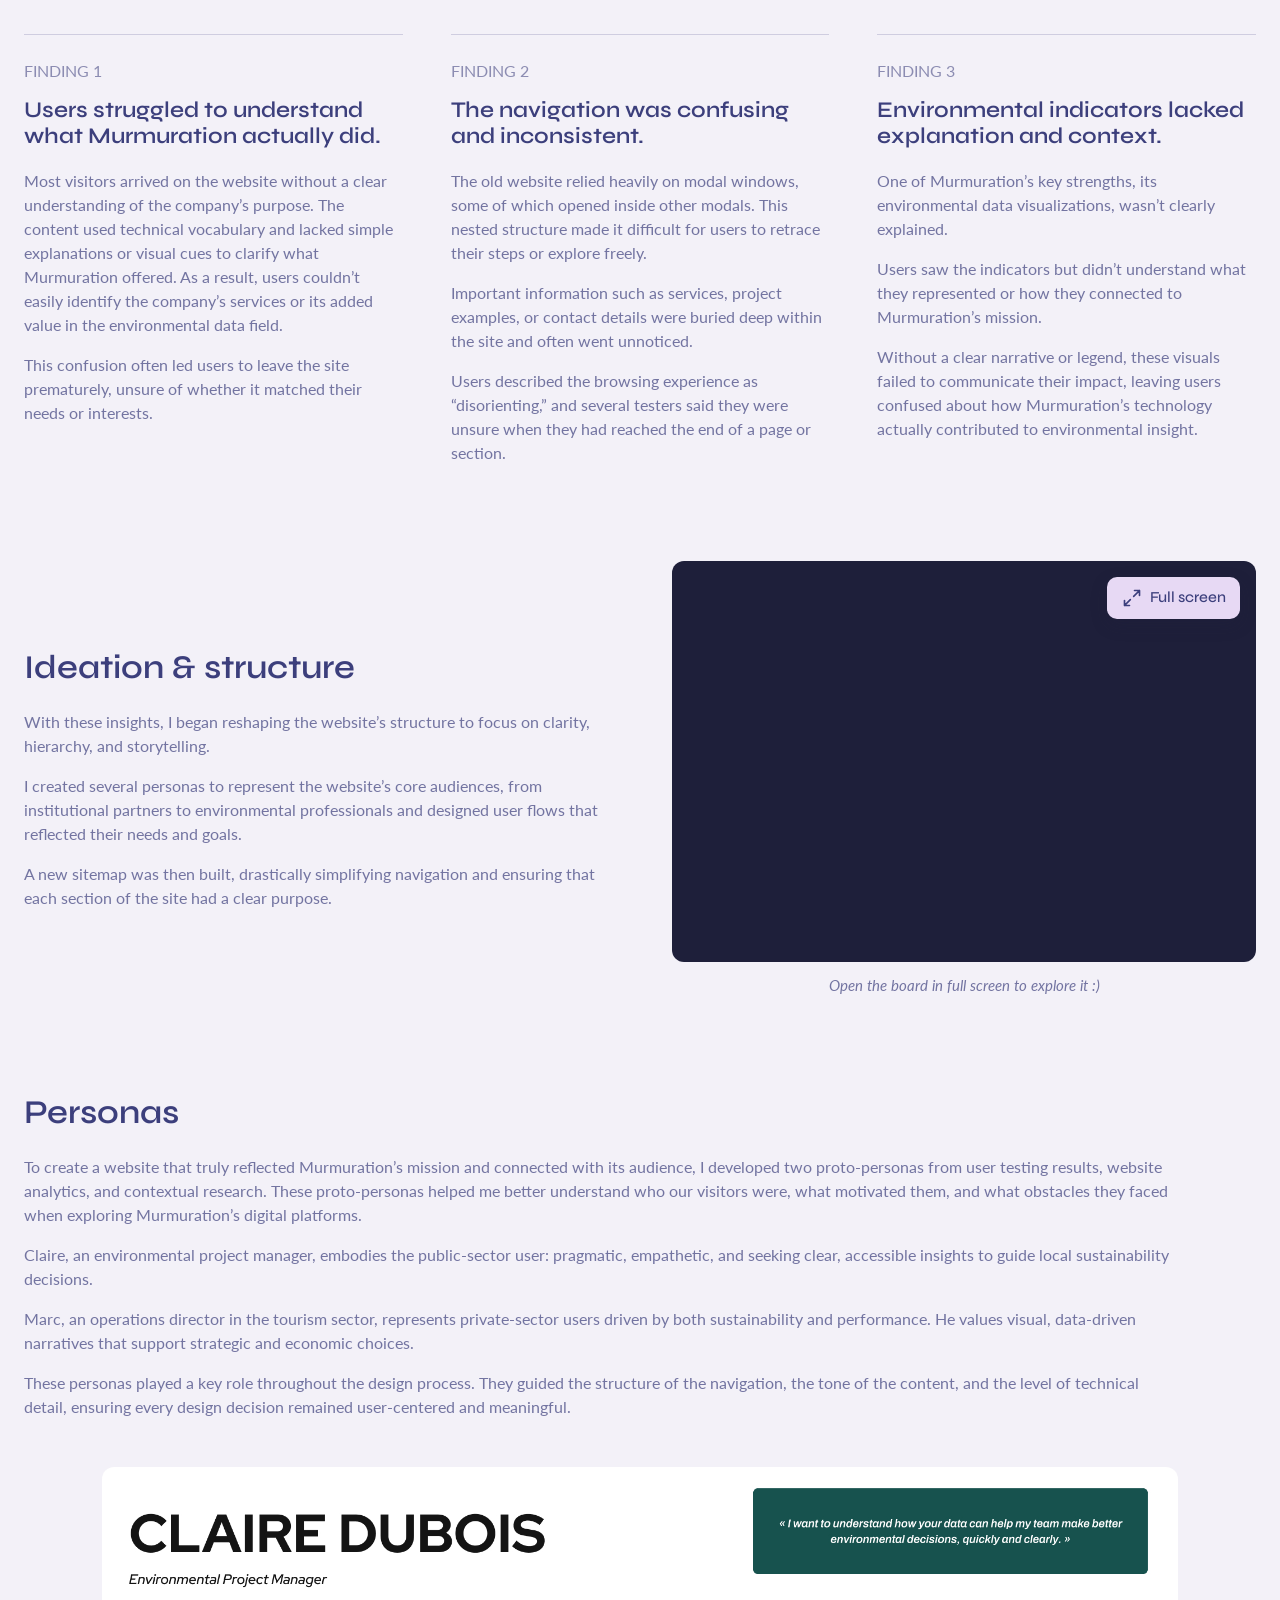
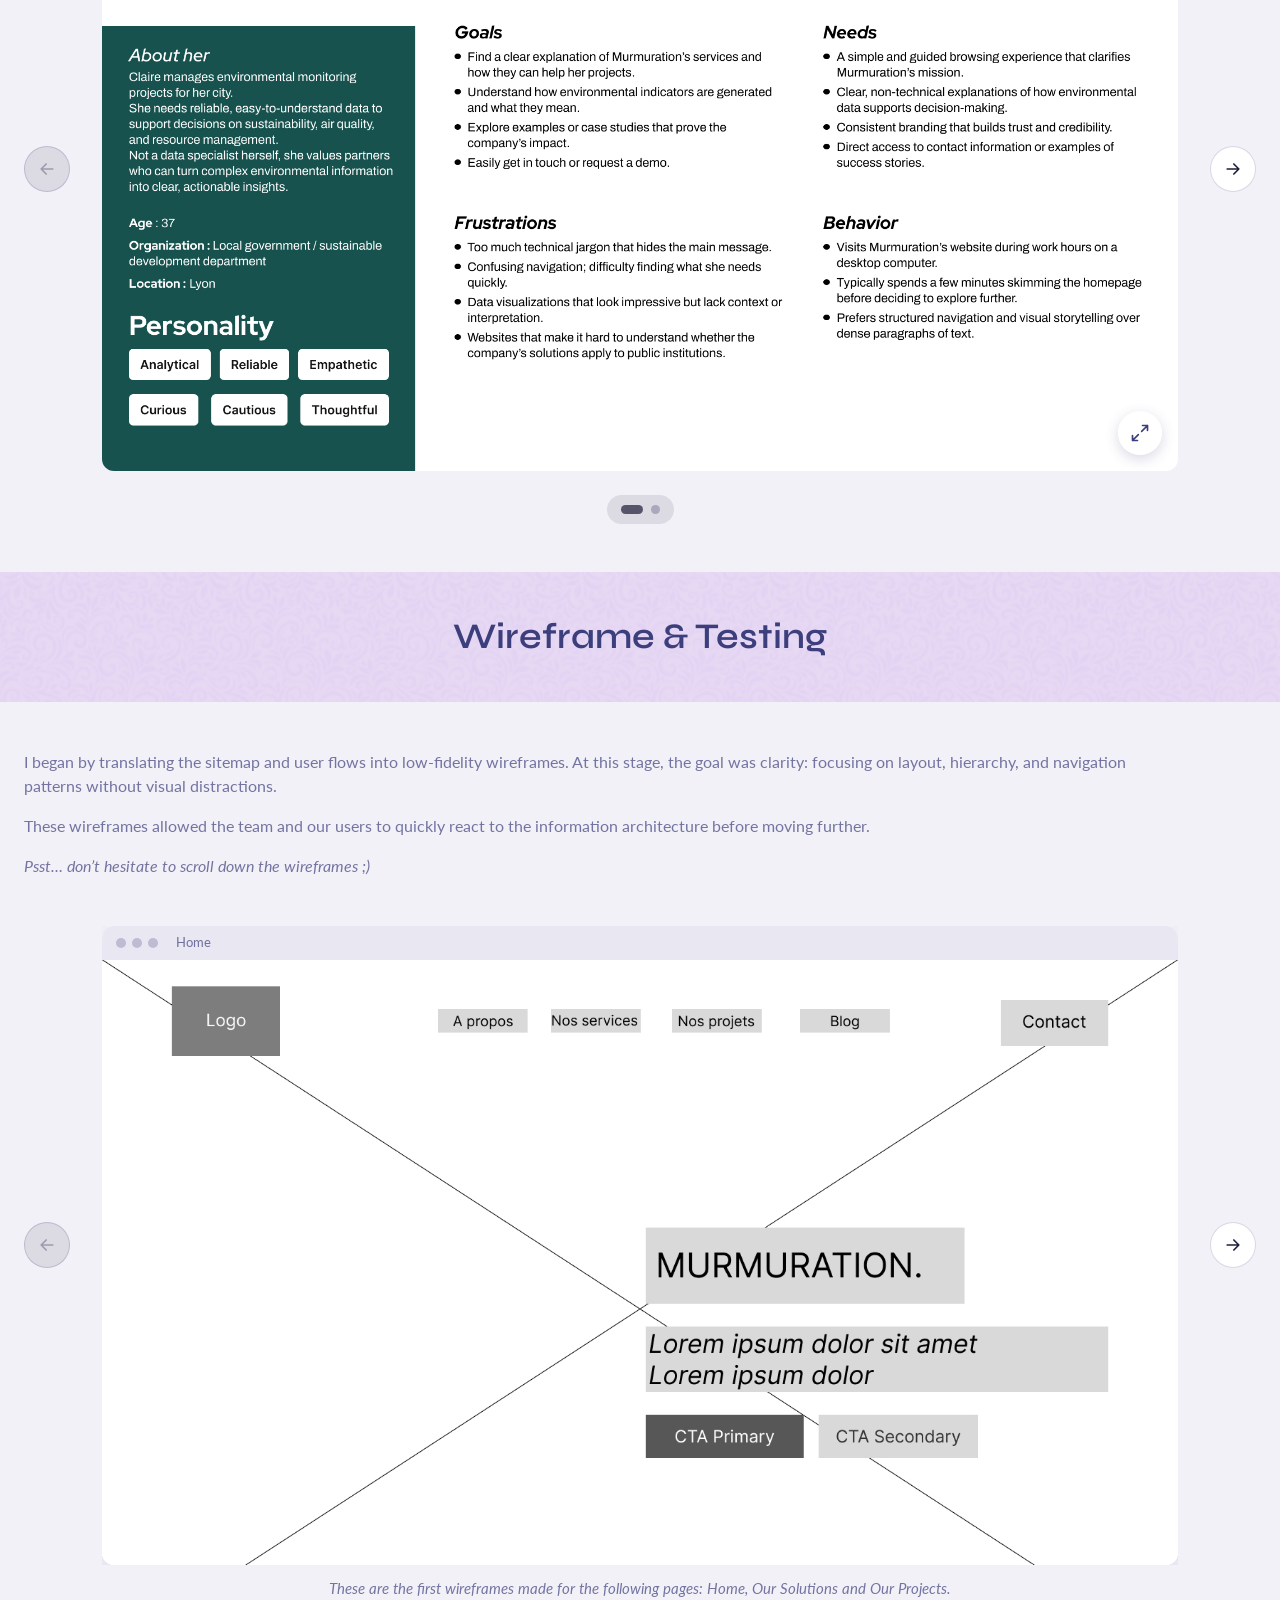
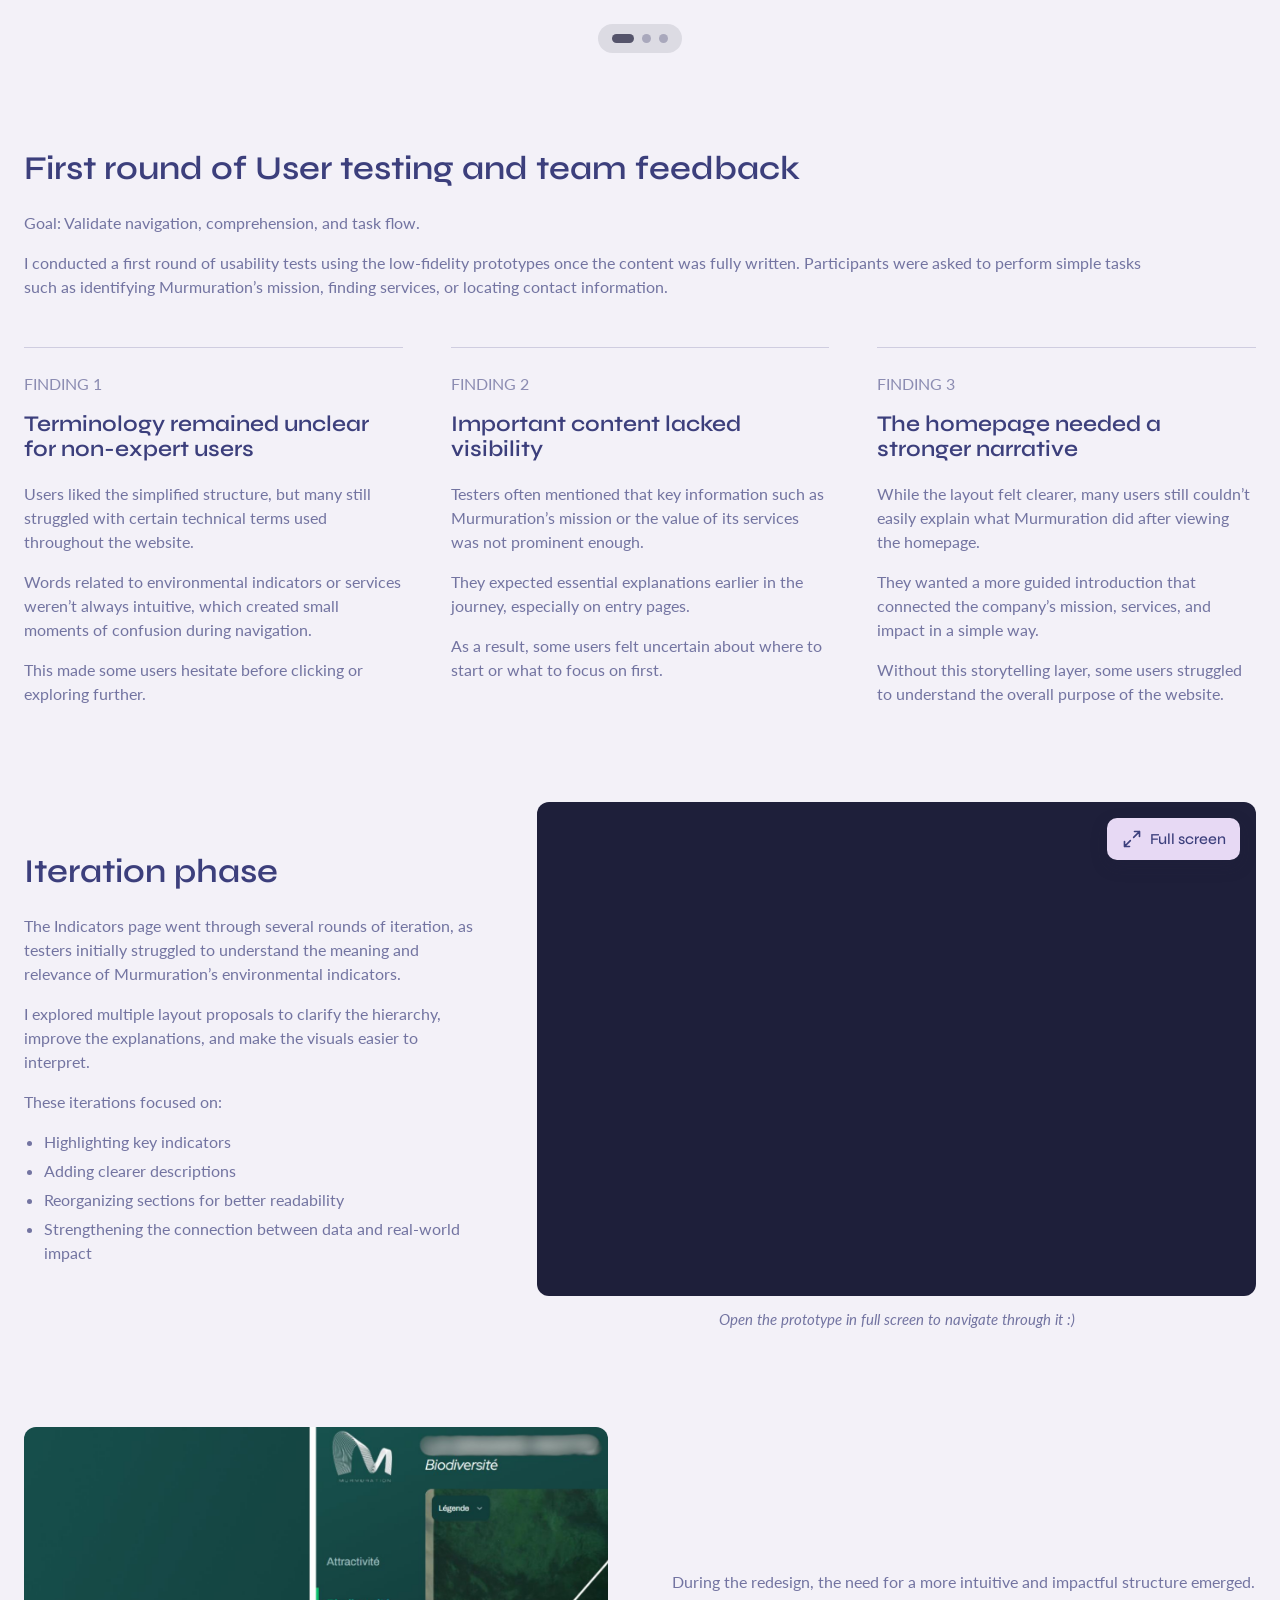
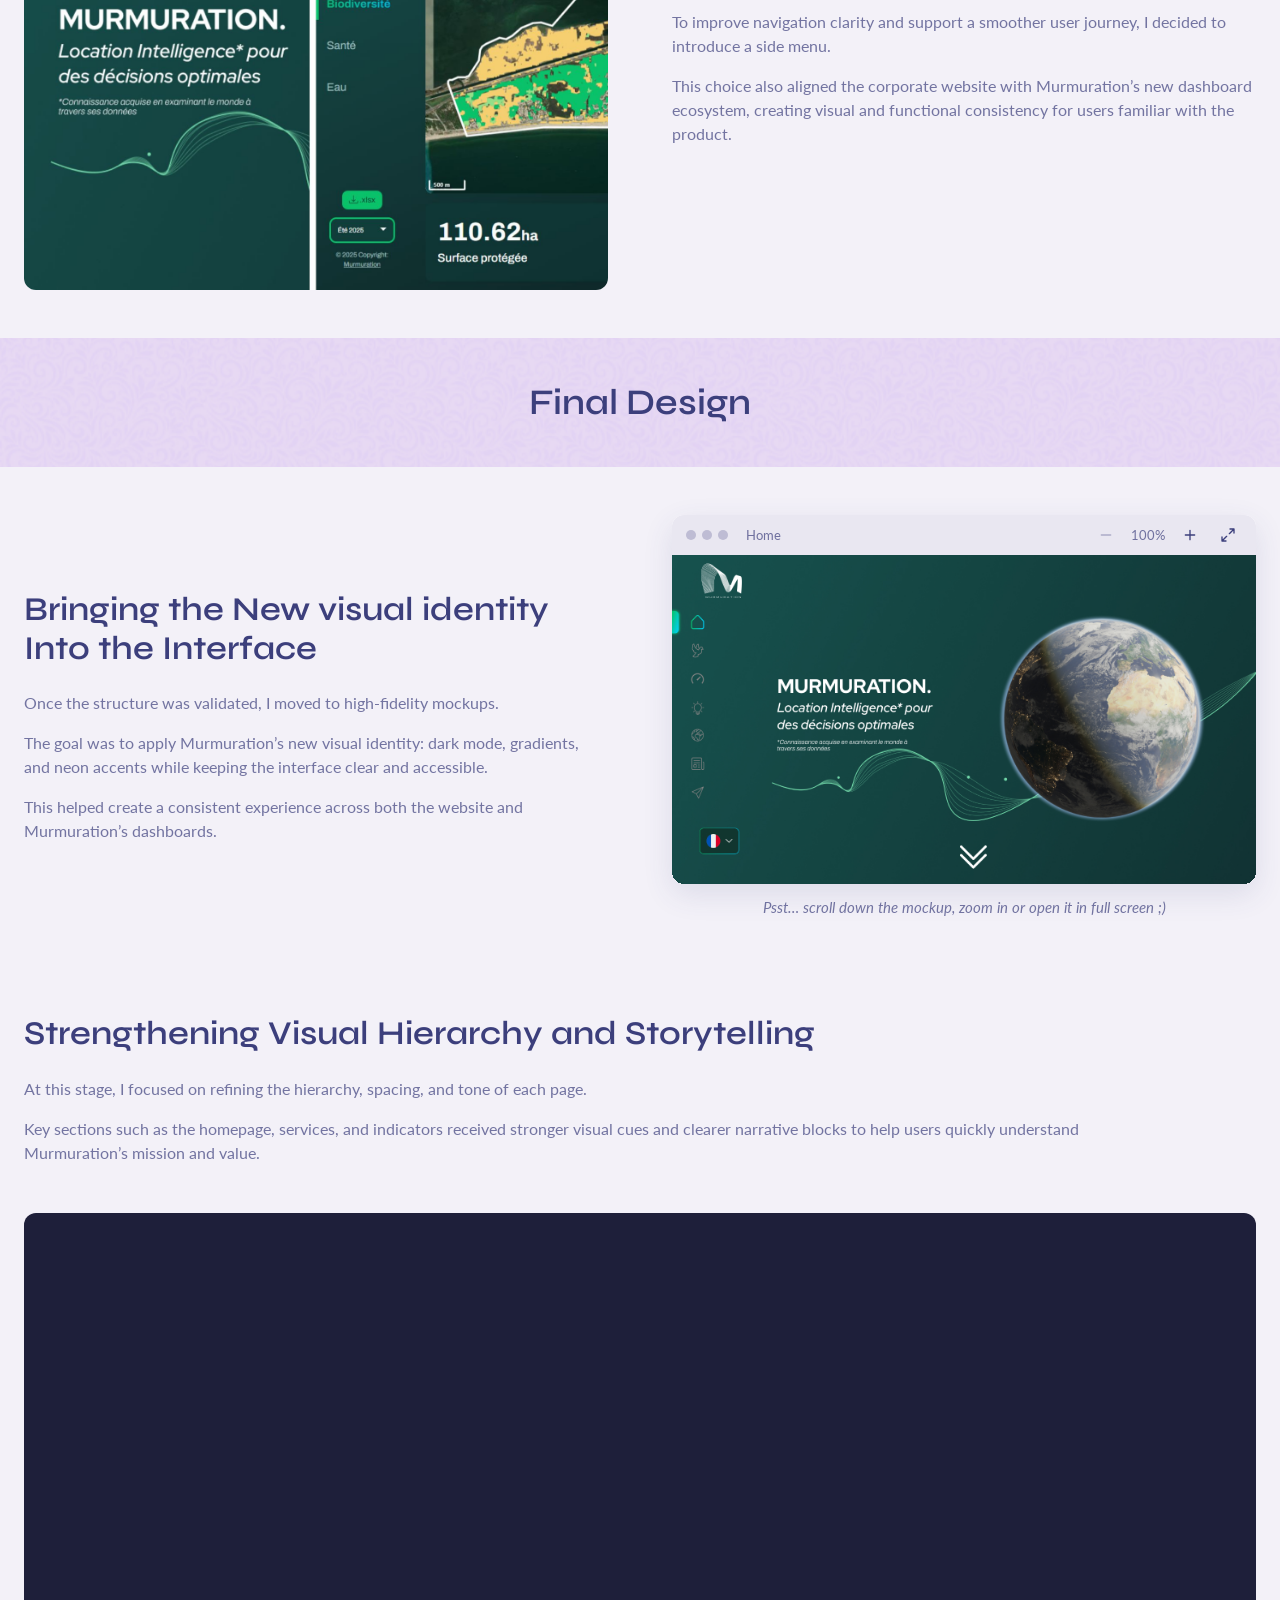
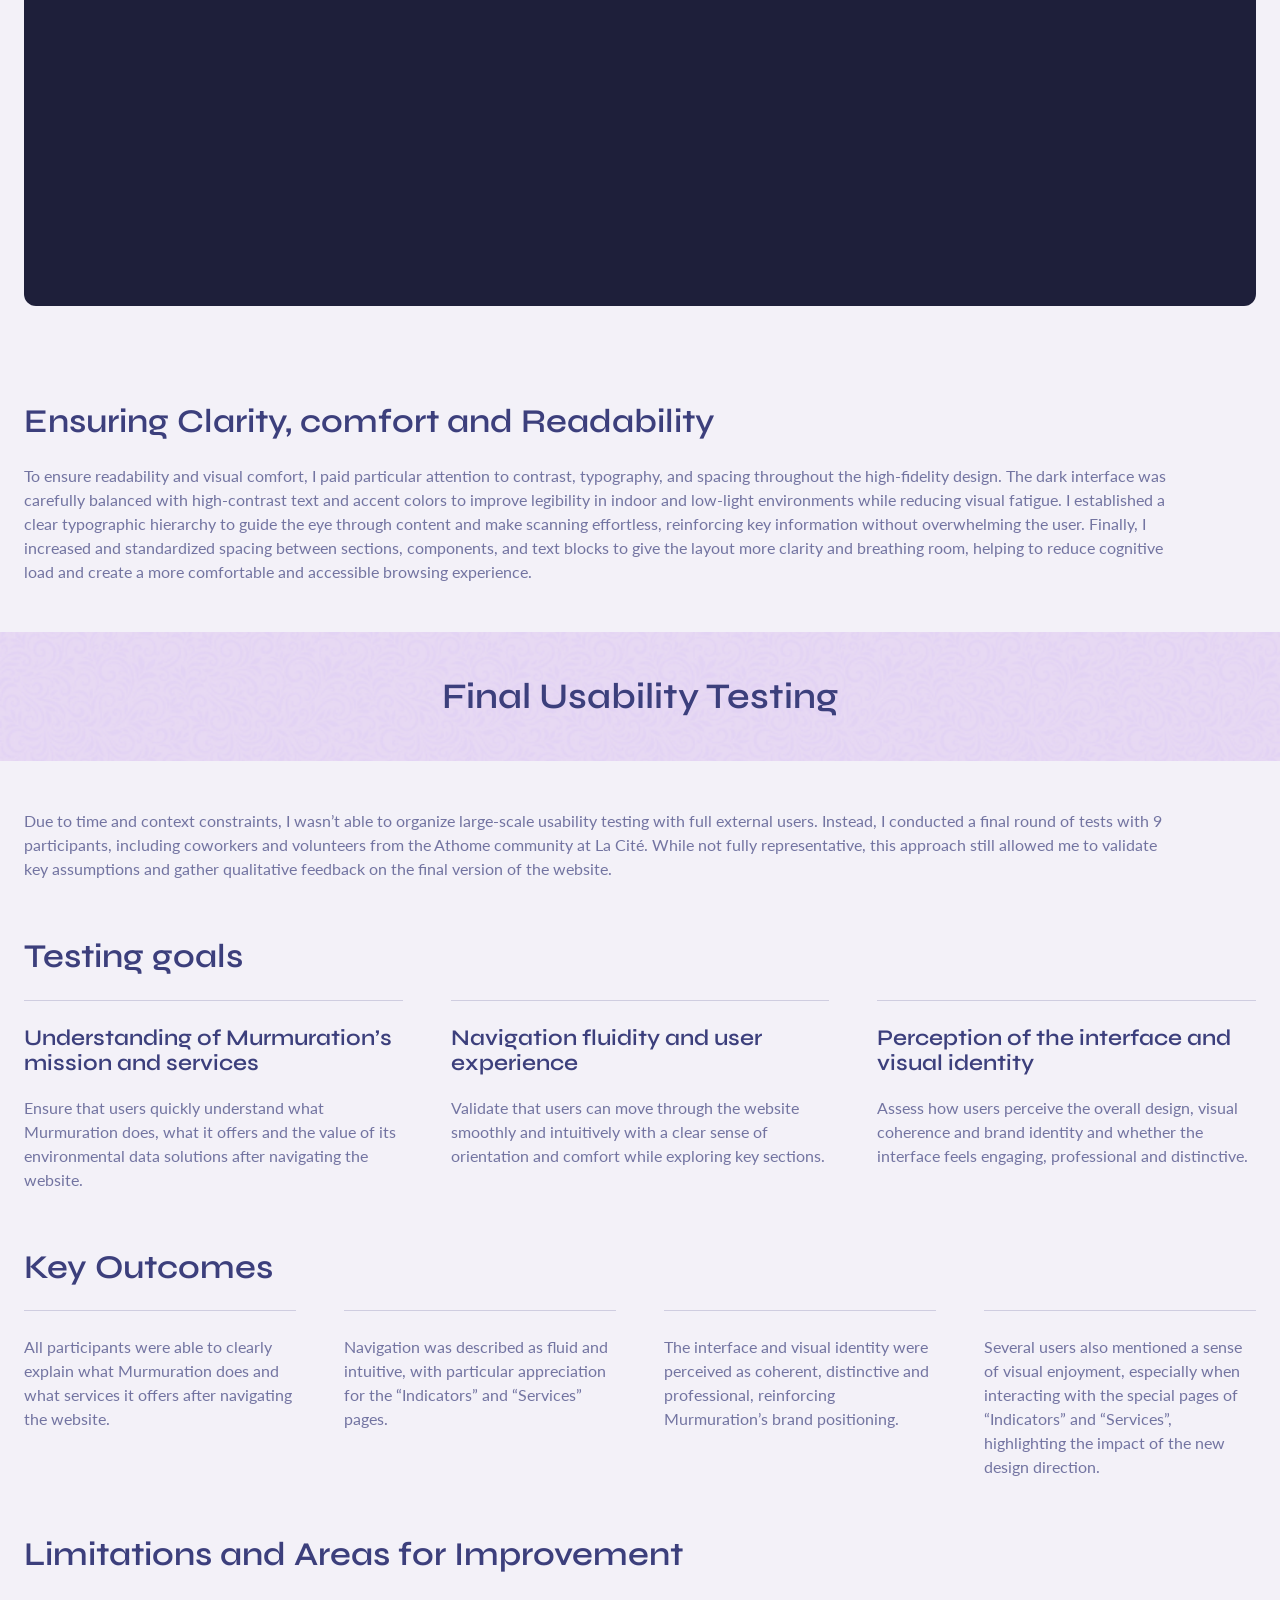
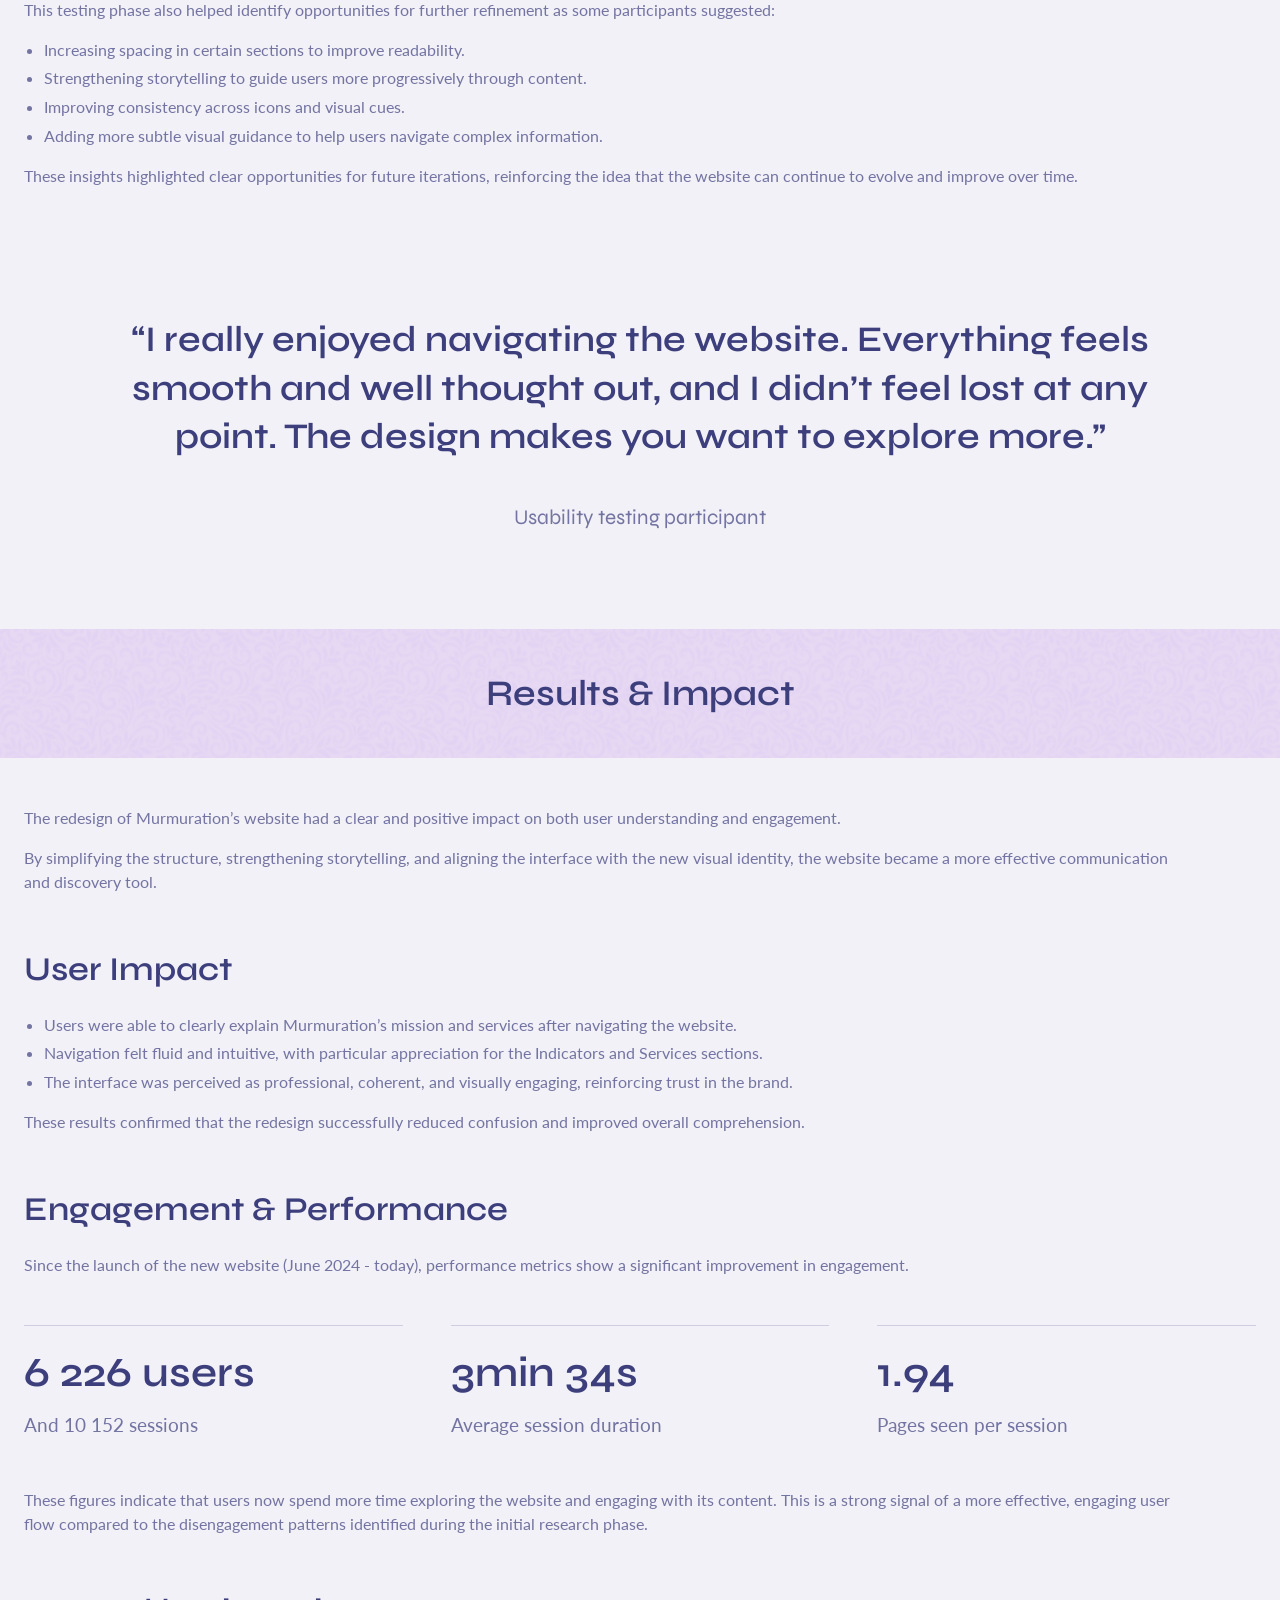
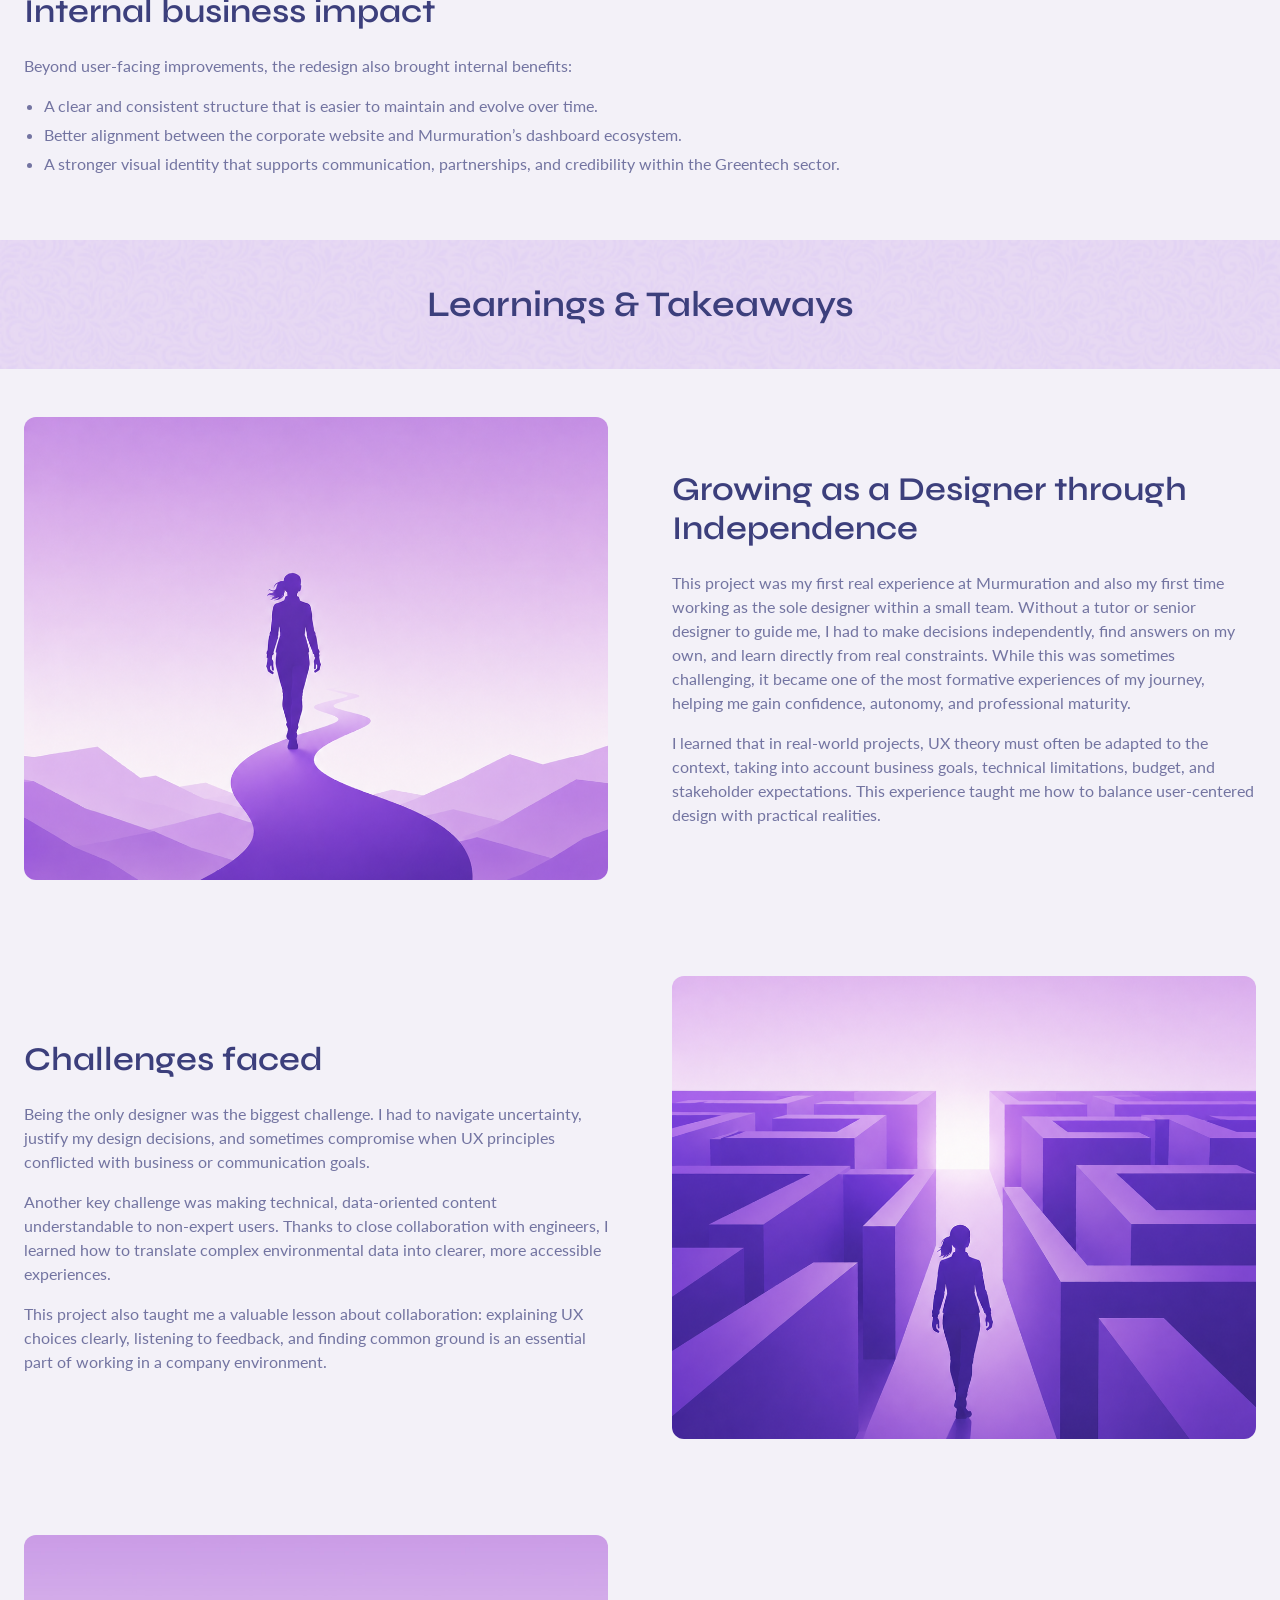
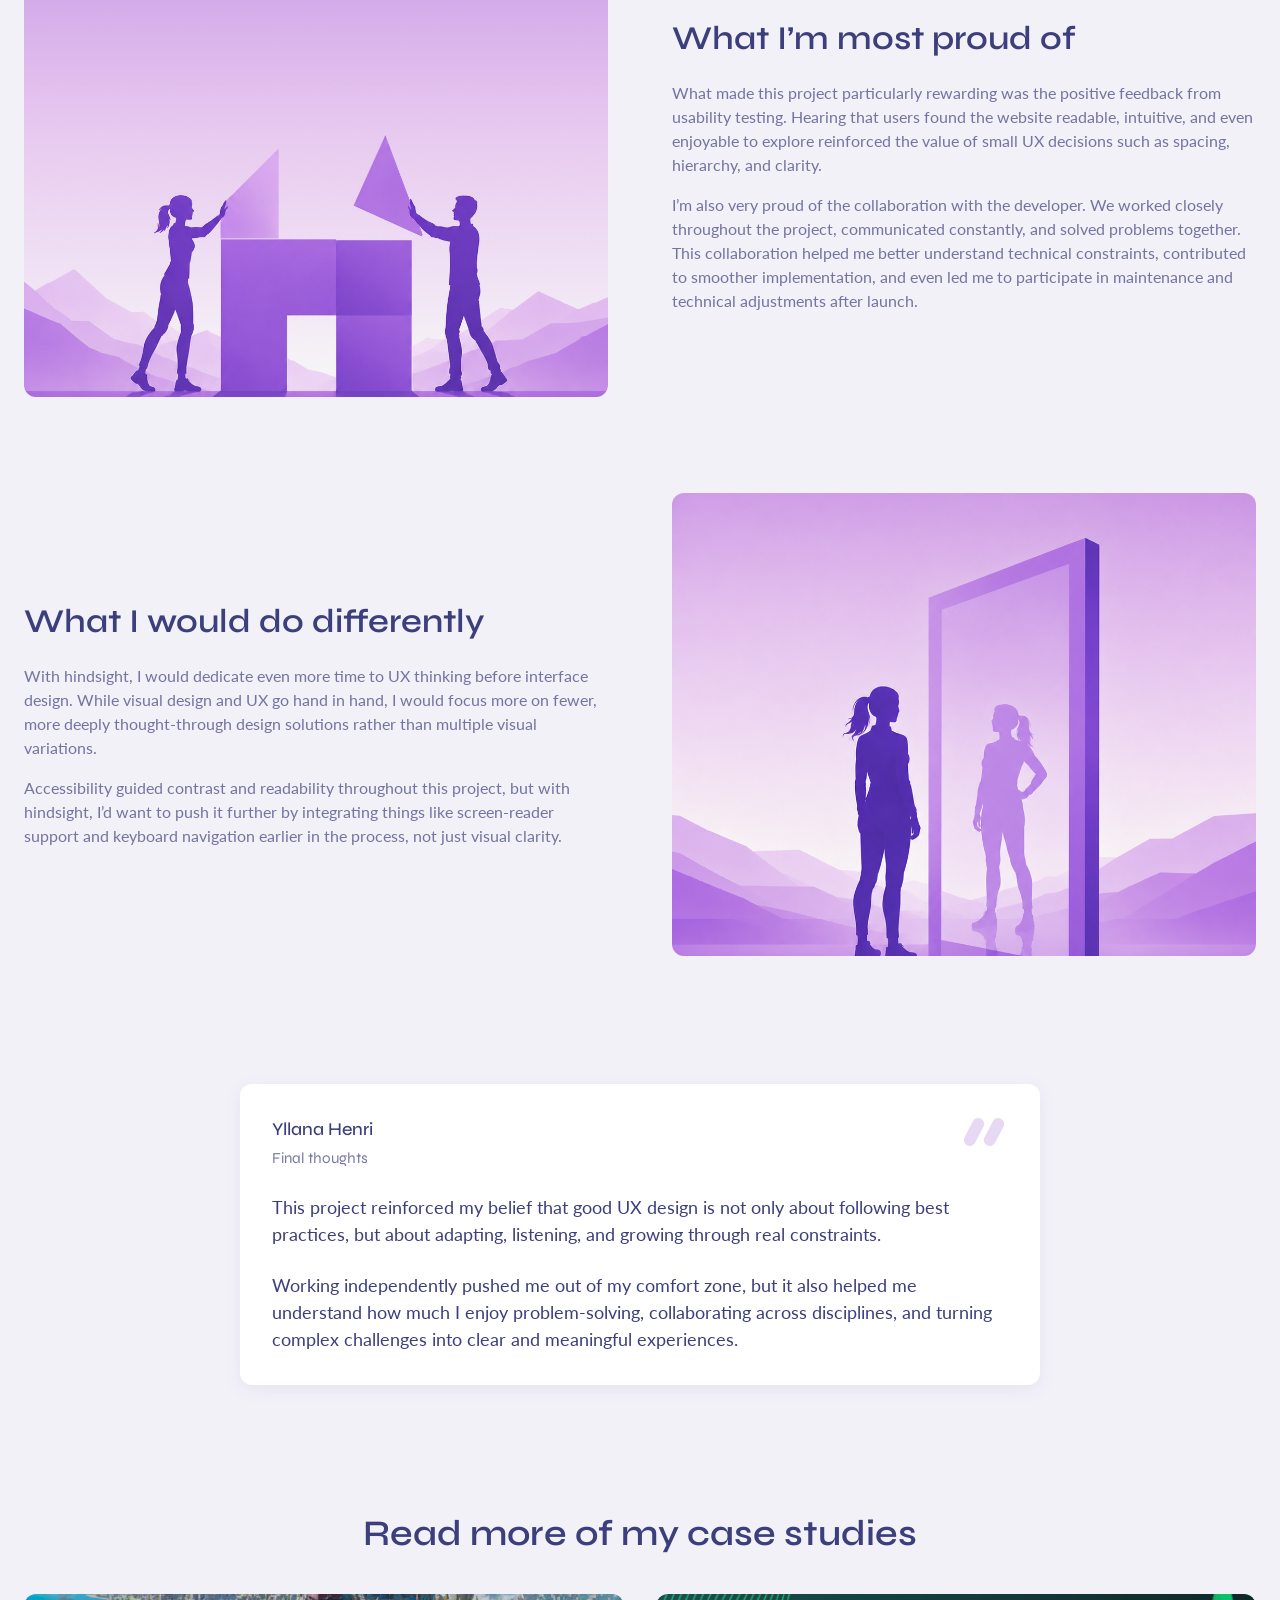
==== commit eab4fb9c: "Altered added Addition of the Altered case study" ====
--- a/projects/murmuration-website.html
+++ b/projects/murmuration-website.html
@@ -47,6 +47,12 @@
     <section class="cs-hero">
       <div class="container cs-hero__inner">
         <h1 class="cs-hero__title">Murmuration - Website redesign</h1>
+        <ul class="tags tags--hero" aria-label="Project tags">
+          <li class="tag">UI/UX Design</li>
+          <li class="tag">Professional Project</li>
+          <li class="tag">UX Research</li>
+          <li class="tag">Design System</li>
+        </ul>
         <div class="cs-hero__mockup">
           <img src="../images/MurmuWebsite/hero_homepage.png" alt="Home page of the redesigned Murmuration website">
         </div>
--- a/css/style.css
+++ b/css/style.css
@@ -1103,6 +1103,209 @@
 
 .cs .cs-thoughts p:last-child { margin-bottom: 0; }
 
+/* ---------- Hero with a full illustration (no mockup below) ---------- */
+.cs.cs--flat { --overlap: 0rem; }
+
+.cs-hero--cover .cs-hero__inner {
+  min-height: 550px;
+  justify-content: center;
+  padding-block: 4rem;
+}
+
+.cs-hero--cover .cs-hero__title { max-width: none; }
+
+.cs-hero--altered {
+  background:
+    linear-gradient(rgba(20, 30, 70, 0.25), rgba(20, 30, 70, 0.25)),   /* keeps the white title readable */
+    url("../images/Altered/hero.jpg") center / cover no-repeat,
+    linear-gradient(160deg, #4A8DC4 0%, #2C4F86 100%);
+}
+
+/* ---------- Full width illustration under a banner ---------- */
+.cs-wide-image {
+  overflow: hidden;
+  border-radius: var(--radius);
+  aspect-ratio: 32 / 9;
+  min-height: 200px;
+  background: var(--color-secondary);   /* shows while the image loads */
+}
+
+.cs-wide-image img { width: 100%; height: 100%; object-fit: cover; }
+
+/* ---------- Hypothesis cards: 3 on the first row, 2 on the second ---------- */
+.cs-hypotheses {
+  display: grid;
+  grid-template-columns: repeat(6, 1fr);
+  gap: 2rem;
+  margin-top: 3.5rem;
+}
+
+.cs-hypothesis {
+  grid-column: span 2;
+  padding: 2rem;
+  border-radius: var(--radius);
+  background: #fff;
+  box-shadow: 0 4px 18px rgba(60, 63, 124, 0.06);
+}
+
+.cs-hypothesis:nth-child(n + 4) { grid-column: span 3; }
+
+.cs-hypothesis__label {
+  display: block;
+  margin-bottom: 1.5rem;
+  font-family: var(--font-title);
+  font-size: 0.85rem;
+  text-transform: uppercase;
+  color: #6E6D80;
+}
+
+.cs .cs-hypothesis p {
+  font-size: 1.1rem;
+  color: var(--color-primary);
+}
+
+/* ---------- Logo next to a text (Discord recruitment) ---------- */
+.cs-logo-split {
+  display: grid;
+  grid-template-columns: 156px 1fr;
+  gap: 5rem;
+  align-items: center;
+  padding-inline-start: 2.5rem;
+}
+
+.cs-logo-split__logo {
+  overflow: hidden;
+  border-radius: 50%;
+  aspect-ratio: 1;
+  background: #5865F2;   /* Discord blue while the logo loads */
+}
+
+.cs-logo-split__logo img { width: 100%; height: 100%; object-fit: cover; }
+
+.cs-split--top { align-items: start; }
+
+.cs-label-title--spaced { margin-top: 3.5rem; }
+
+/* Text link inside the case study */
+.cs-link {
+  color: var(--color-primary);
+  font-weight: 700;
+  text-decoration: underline;
+  text-underline-offset: 3px;
+}
+
+/* PDF reader (uses the .prototype box and its full screen button) */
+.prototype--pdf {
+  aspect-ratio: 552 / 740;
+  background: var(--color-secondary);
+}
+
+/* ---------- Text on the left, dropdowns on the right ---------- */
+.cs-accordion-split {
+  display: grid;
+  grid-template-columns: 5fr 8fr;
+  gap: 3.5rem;
+  align-items: start;
+}
+
+.cs-accordion-split .cs-subtitle { margin-bottom: 2.5rem; }
+
+.accordions {
+  display: flex;
+  flex-direction: column;
+  gap: 1.9rem;
+}
+
+/* Dropdowns: <details> lets several be open at the same time */
+.accordion {
+  interpolate-size: allow-keywords;   /* lets the height animate to "auto" */
+  border-radius: var(--radius);
+  background: var(--color-secondary);
+  transition: background-color 0.25s var(--ease);
+}
+
+.accordion:hover { background: var(--color-secondary-hover); }
+
+.accordion__summary {
+  display: flex;
+  align-items: flex-start;
+  justify-content: space-between;
+  gap: 1rem;
+  padding: 1.5rem 1.5rem 0;
+  list-style: none;          /* hides the default triangle */
+  cursor: pointer;
+  border-radius: var(--radius);
+}
+
+.accordion__summary::-webkit-details-marker { display: none; }
+
+/* Closed: same space under the title as above it */
+.accordion:not([open]) .accordion__summary { padding-bottom: 1.5rem; }
+
+.accordion__summary:focus-visible { outline-offset: -2px; }
+
+.accordion__eyebrow {
+  display: block;
+  margin-bottom: 0.5rem;
+  font-size: 1.05rem;
+  text-transform: uppercase;
+  color: var(--color-primary);
+}
+
+.accordion__title {
+  font-size: clamp(1.25rem, 2vw, 1.5rem);
+  font-weight: 600;
+}
+
+.accordion__chevron {
+  flex-shrink: 0;
+  width: 20px; height: 20px;
+  margin-top: 0.15rem;
+  fill: none;
+  stroke: var(--color-primary);
+  stroke-width: 2;
+  stroke-linecap: round;
+  stroke-linejoin: round;
+  transition: transform 0.3s var(--ease);
+}
+
+.accordion[open] .accordion__chevron { transform: rotate(180deg); }
+
+.accordion__body { padding: 1rem 1.5rem 1.5rem; }
+
+.cs .accordion__body p { margin-bottom: 1rem; }
+.cs .accordion__body > :last-child { margin-bottom: 0; }
+
+.cs .accordion__quote,
+.cs .accordion__problem {
+  font-weight: 700;
+  font-style: italic;
+  color: var(--color-primary);
+}
+
+.cs .accordion__problem { margin-bottom: 1.25rem; }
+
+/* Smooth opening, in browsers that support it (others just open instantly) */
+.accordion::details-content {
+  block-size: 0;
+  overflow: hidden;
+  transition: block-size 0.35s var(--ease), content-visibility 0.35s allow-discrete;
+}
+
+.accordion[open]::details-content { block-size: auto; }
+
+/* ---------- Small title on the left, text on the right ---------- */
+.cs-side-title {
+  display: grid;
+  grid-template-columns: 1fr 2.3fr;
+  gap: 3rem;
+  align-items: start;
+}
+
+.cs-side-title .cs-subtitle { margin: 0; }
+
+.cs-cols--2 { grid-template-columns: repeat(2, 1fr); }
+
 /* ---------- Sticky stepper ---------- */
 .stepper {
   --circle: 56px;
@@ -1386,6 +1589,84 @@
 body:has(.lightbox[open]) { overflow: hidden; }
 
 /* =========================================================
+   10a. PROJECT TAGS (home cards + case study hero)
+   ========================================================= */
+.tags {
+  display: flex;
+  flex-wrap: wrap;
+  gap: 0.5rem;
+  margin-top: 1rem;
+}
+
+.tag {
+  padding: 0.35rem 0.8rem;
+  border-radius: 999px;
+  background: var(--color-secondary);
+  color: var(--color-primary);
+  font-size: 0.9rem;
+  line-height: 1.3;
+}
+
+/* On the hero image: centered, solid lilac chips so they stay readable on any picture */
+.tags--hero {
+  justify-content: center;
+  margin-top: 1.5rem;
+}
+
+.tags--hero .tag {
+  background: rgba(231, 217, 244, 0.92);   /* --color-secondary, almost opaque */
+  color: var(--color-primary);
+  font-weight: 700;
+  box-shadow: 0 4px 14px rgba(20, 21, 48, 0.25);
+}
+
+/* =========================================================
+   10b. BACK TO TOP BUTTON (created by js/main.js)
+   ========================================================= */
+.back-to-top {
+  position: fixed;
+  right: 1.5rem;
+  bottom: 1.5rem;
+  z-index: 80;              /* above the page, below the nav and full screen views */
+  display: grid;
+  place-items: center;
+  width: 52px; height: 52px;
+  padding: 0;
+  border: 0;
+  border-radius: 50%;
+  background: var(--color-primary);
+  color: #fff;
+  box-shadow: 0 8px 20px rgba(60, 63, 124, 0.25);
+  cursor: pointer;
+  /* Hidden until the user scrolls down */
+  opacity: 0;
+  visibility: hidden;
+  transform: translateY(12px);
+  transition: opacity 0.3s var(--ease), transform 0.3s var(--ease),
+              background-color 0.25s var(--ease), visibility 0.3s;
+}
+
+.back-to-top.is-visible {
+  opacity: 1;
+  visibility: visible;
+  transform: translateY(0);
+}
+
+.back-to-top:hover {
+  background: var(--color-primary-hover);
+  transform: translateY(-3px);
+}
+
+.back-to-top svg {
+  width: 22px; height: 22px;
+  fill: none;
+  stroke: currentColor;
+  stroke-width: 2;
+  stroke-linecap: round;
+  stroke-linejoin: round;
+}
+
+/* =========================================================
    11. RESPONSIVE
    Desktop: 1280px and up (default styles above)
    Tablet:  800px – 1279px
@@ -1417,10 +1698,8 @@
     gap: 2.2rem;
   }
   .project-card__image { aspect-ratio: 737 / 282; }   /* wide banner */
-  .project-card__title {
-    font-size: 1.5rem;
-    margin-bottom: 1.25rem;
-  }
+  .project-card__title { font-size: 1.5rem; }
+  .project-card .tag { font-size: 0.85rem; }
   .project-card__cta { display: none; }   /* not in the tablet/mobile design */
 
   /* About: still 2 columns, smaller text */
@@ -1491,6 +1770,15 @@
   .cs-cols { gap: 2rem; }
   .cs-cols--4 { grid-template-columns: repeat(2, 1fr); }
   .cs-col__title { font-size: 1.2rem; }
+
+  .cs-hero--cover .cs-hero__inner { min-height: 420px; }
+  .cs-hypotheses { grid-template-columns: repeat(2, 1fr); gap: 1.5rem; }
+  .cs-hypothesis,
+  .cs-hypothesis:nth-child(n + 4) { grid-column: auto; }
+  .cs-hypothesis:last-child { grid-column: 1 / -1; }
+  .cs-logo-split { grid-template-columns: 120px 1fr; gap: 3rem; padding-inline-start: 1.375rem; }
+  .cs-accordion-split { grid-template-columns: 1fr; gap: 2rem; }
+  .cs-side-title { grid-template-columns: 1fr 2fr; gap: 2rem; }
 
   .stepper { --circle: 48px; }
   .stepper__label { font-size: 0.85rem; max-width: 7rem; }
@@ -1620,9 +1908,24 @@
   .slider--cards { --per-view: 1; }
 
   .prototype { aspect-ratio: 4 / 3; }
+  .prototype--pdf { aspect-ratio: 3 / 4; }
+
+  .cs-hero--cover .cs-hero__inner { min-height: 340px; }
+  .cs-wide-image { aspect-ratio: 16 / 9; min-height: 0; }
+  .cs-hypotheses { grid-template-columns: 1fr; margin-top: 2rem; }
+  .cs-hypothesis { padding: 1.5rem; }
+  .cs-logo-split { grid-template-columns: 1fr; gap: 1.5rem; justify-items: center; padding-inline-start: 1.375rem; }
+  .cs-logo-split__logo { width: 96px; }
+  .cs-side-title { grid-template-columns: 1fr; gap: 1.25rem; }
+  .cs-cols--2 { grid-template-columns: 1fr; }
+  .accordion__summary { padding: 1.25rem 1.25rem 0; }
+  .accordion:not([open]) .accordion__summary { padding-bottom: 1.25rem; }
+  .accordion__body { padding: 0.75rem 1.25rem 1.25rem; }
   .cs-quote { padding-block: 3rem 4rem; }
   .cs-thoughts { padding: 1.5rem; }
   .cs-more { padding-block: 3rem; }
+
+  .back-to-top { right: 1rem; bottom: 1rem; width: 46px; height: 46px; }
 }
 
 /* Respect users who prefer less motion */
